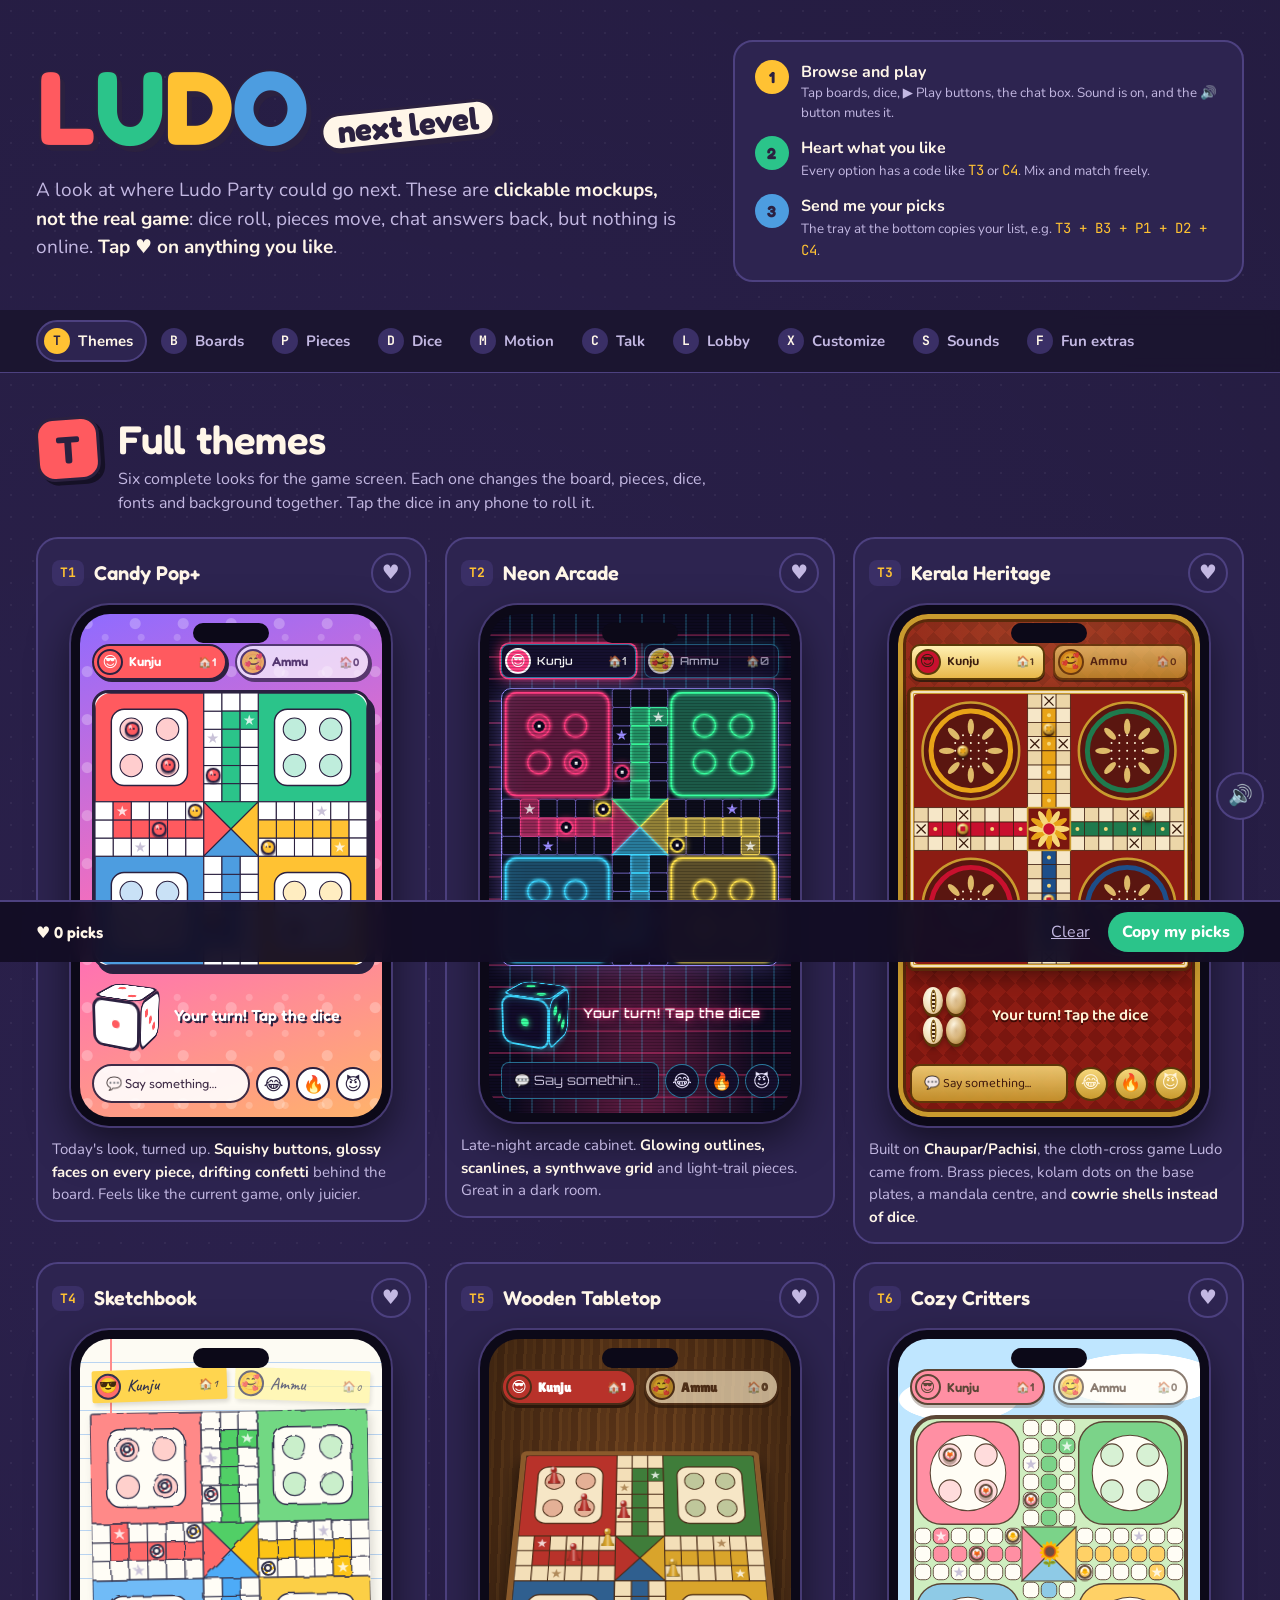
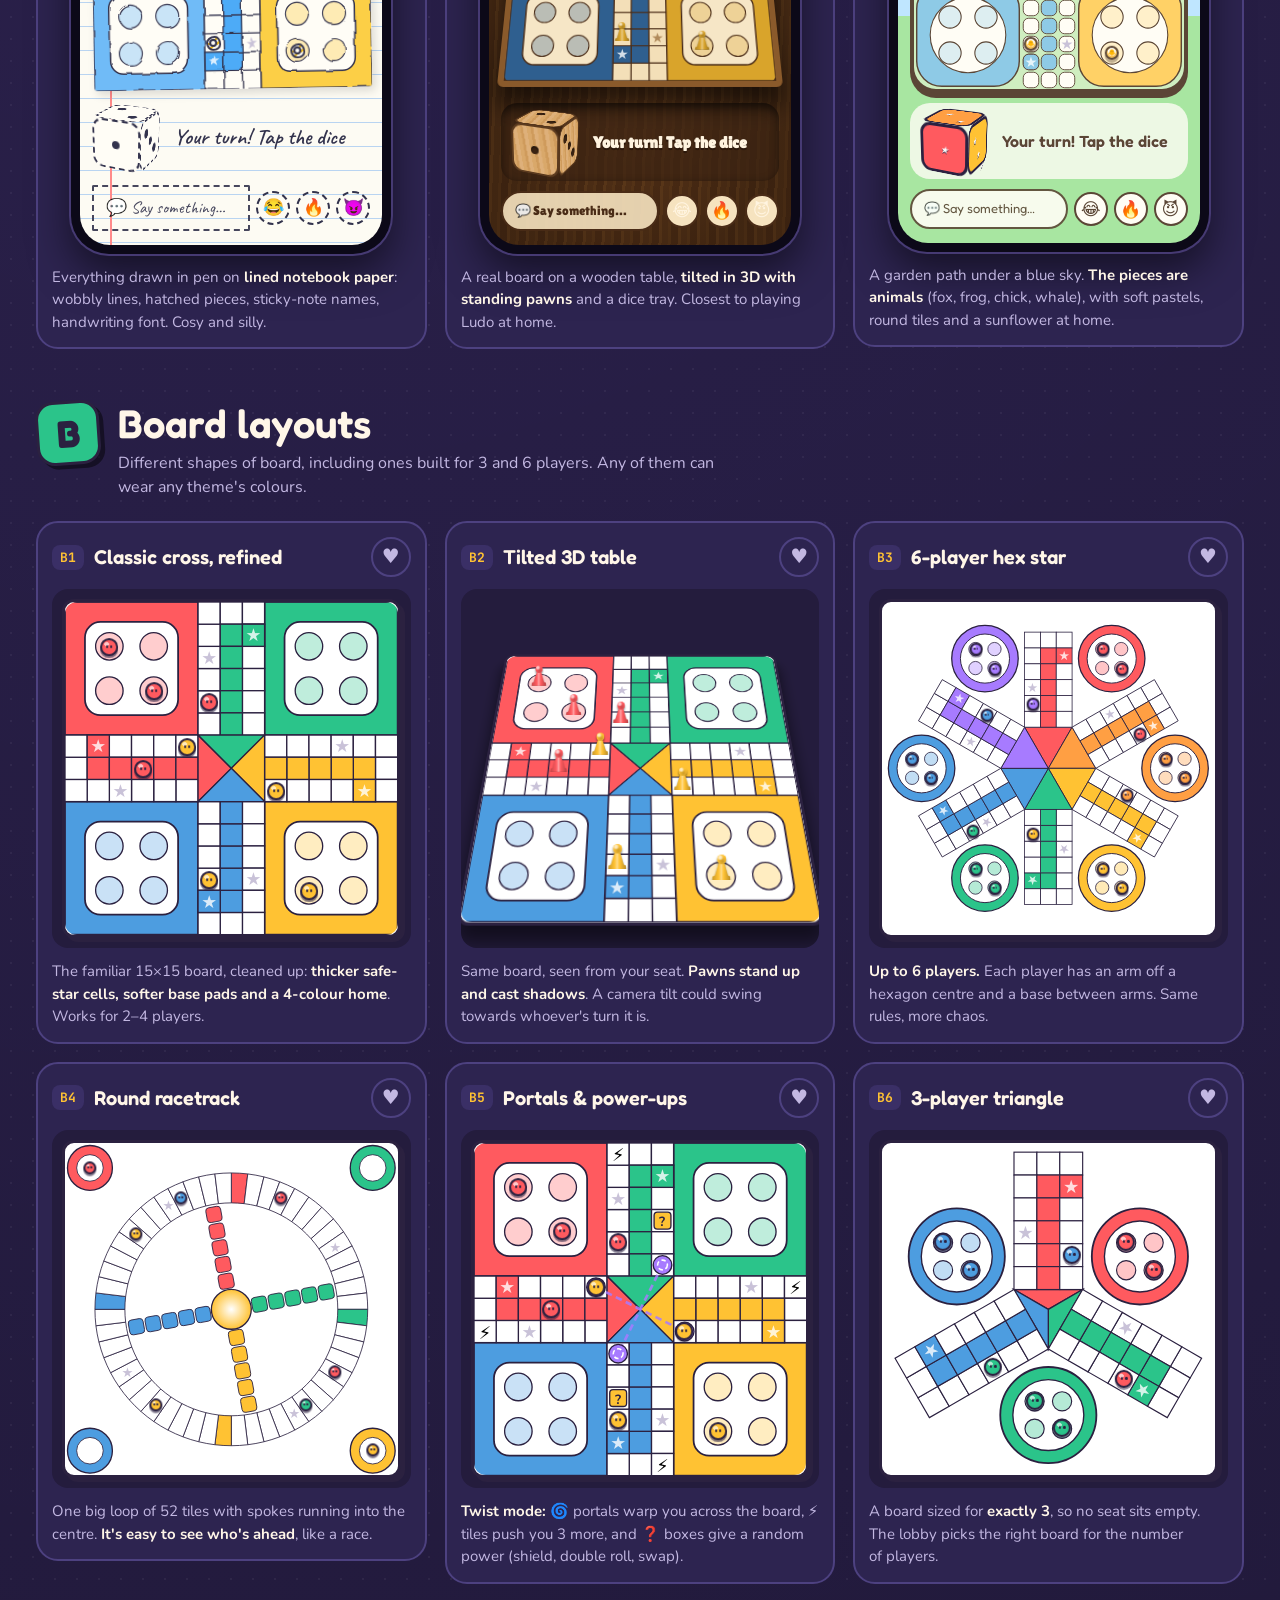
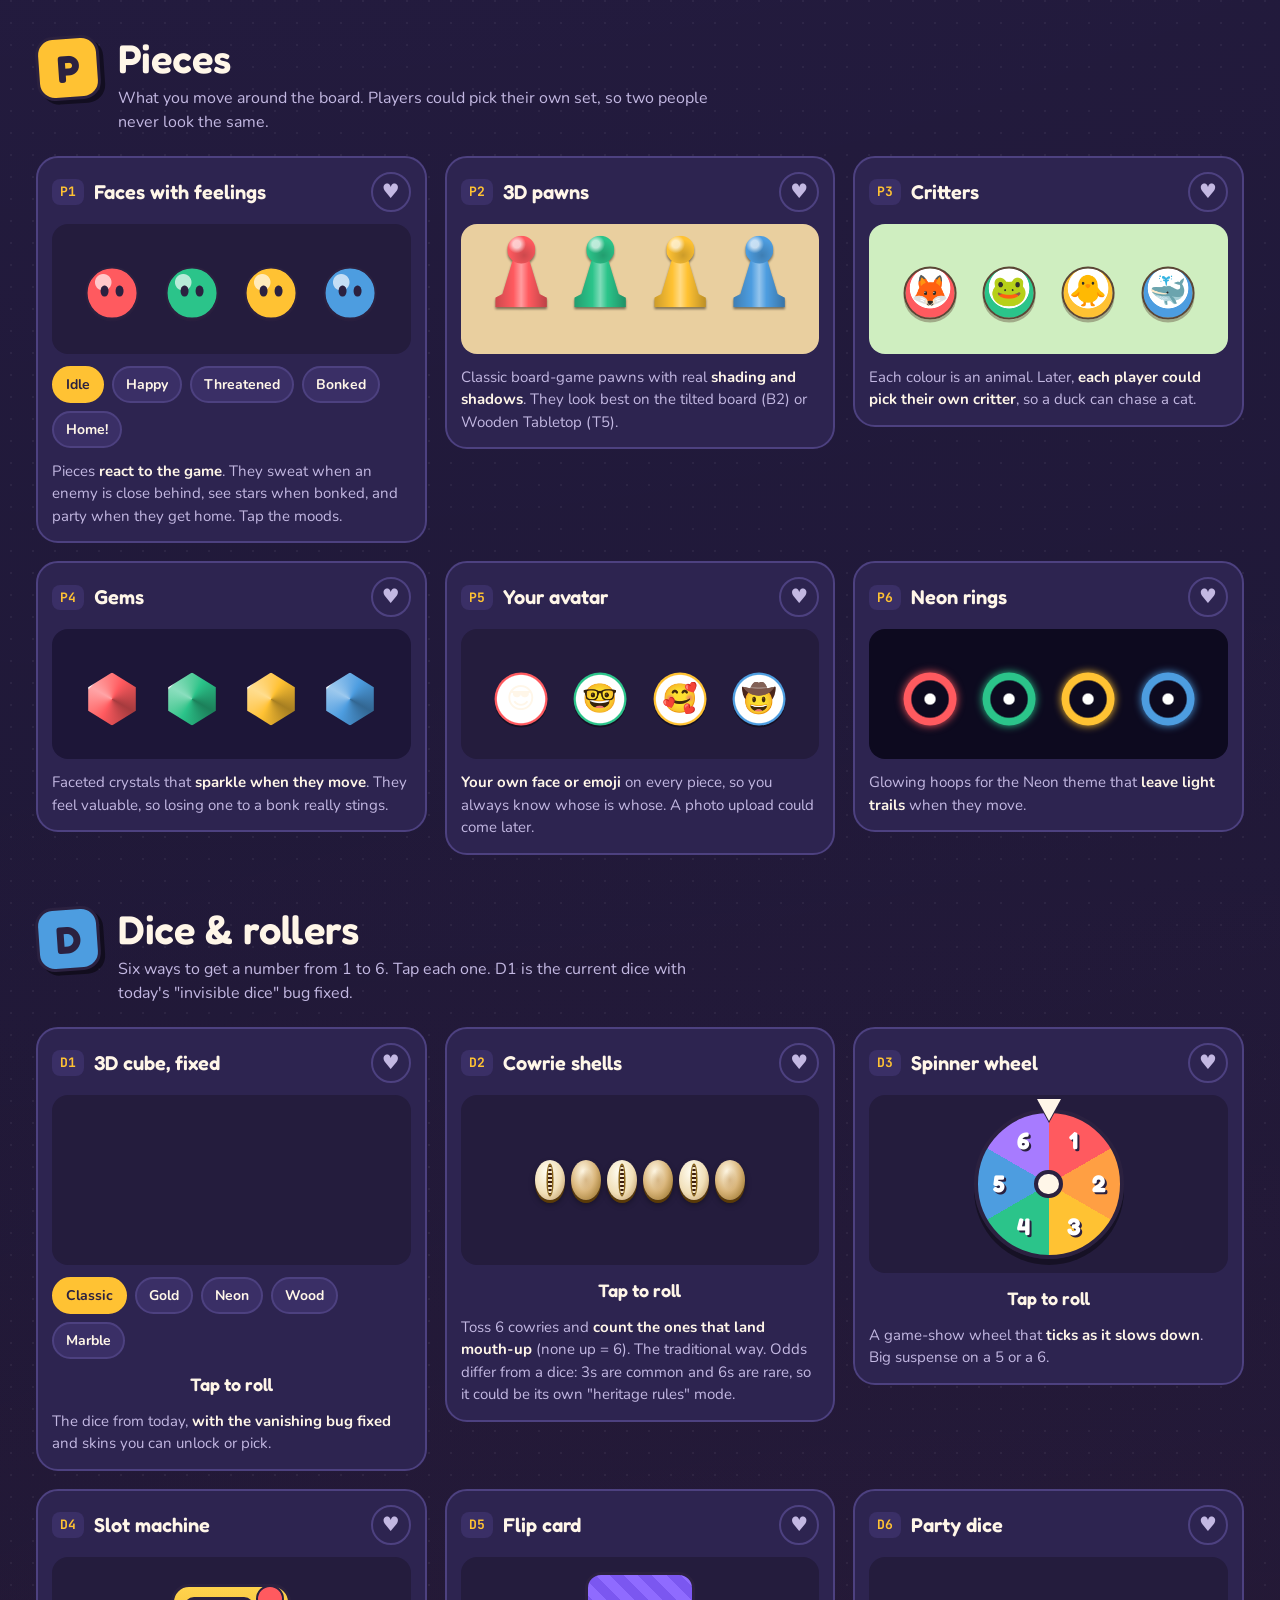
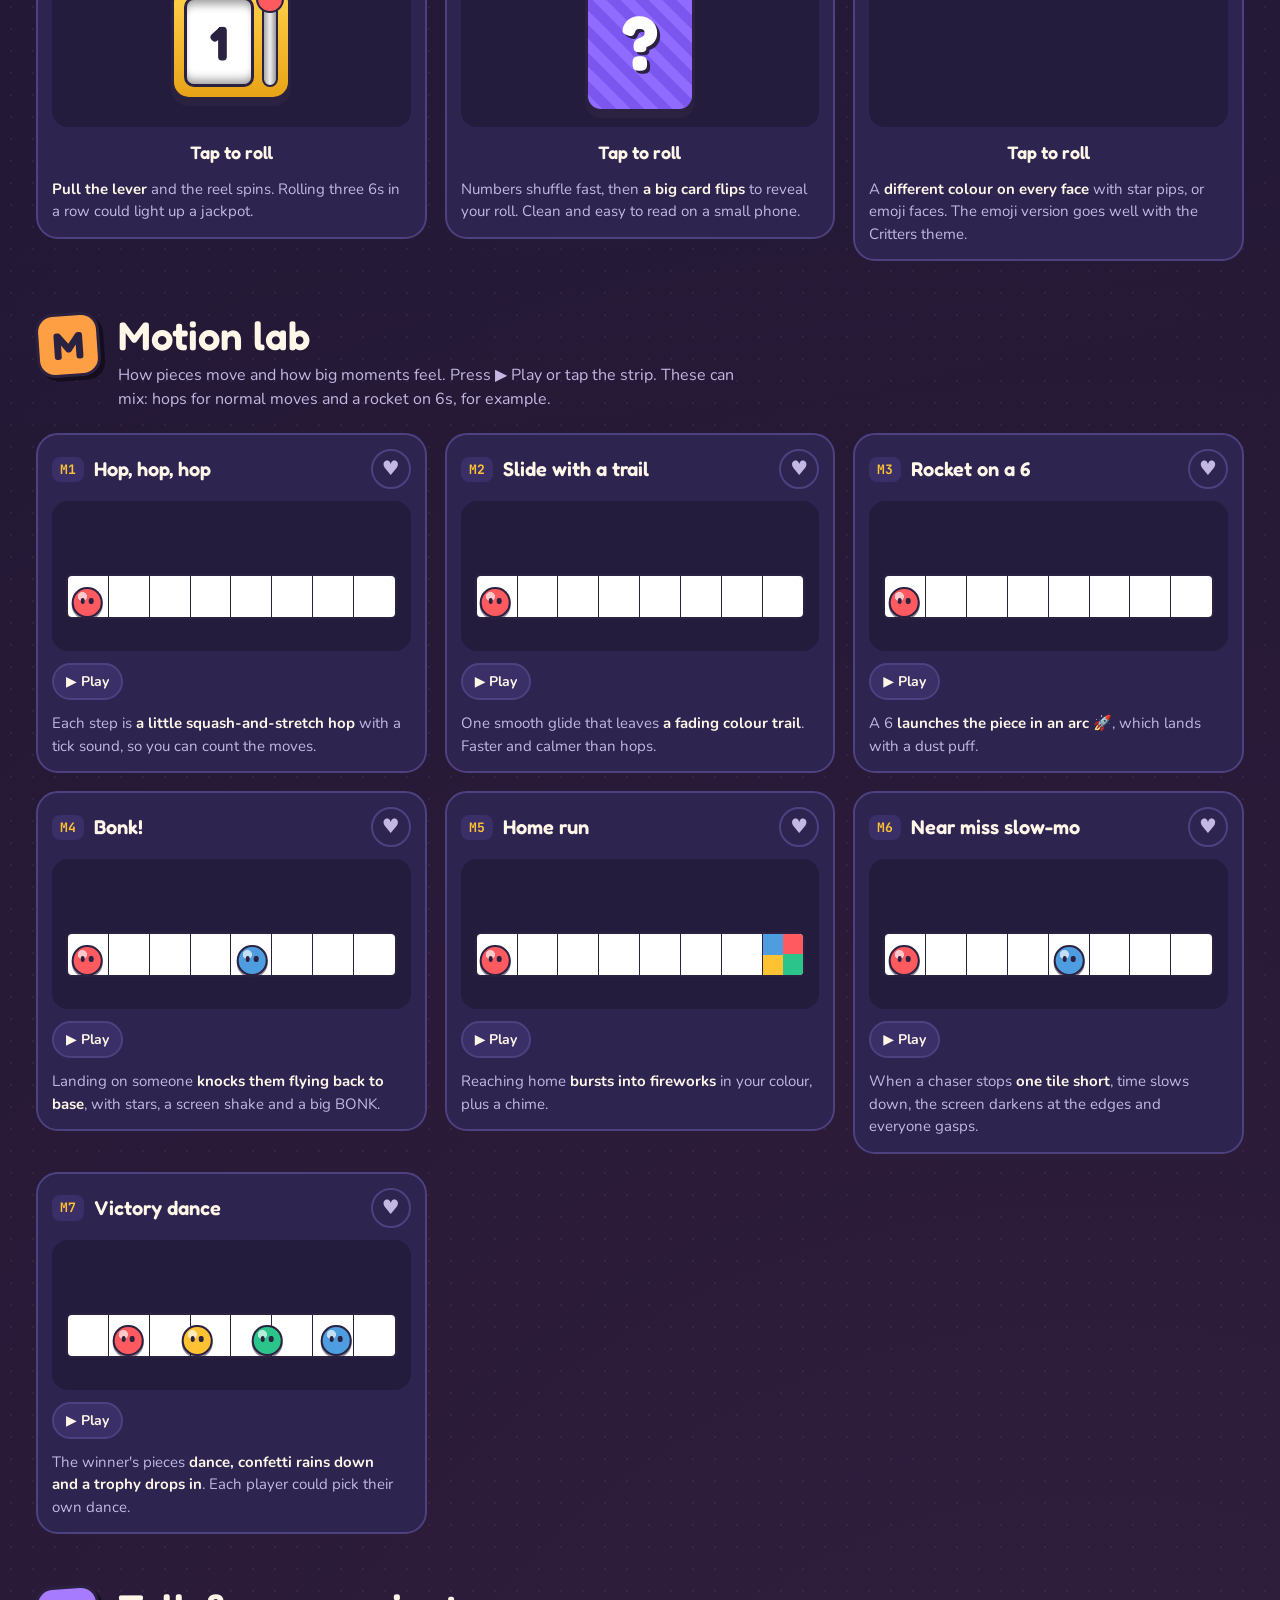
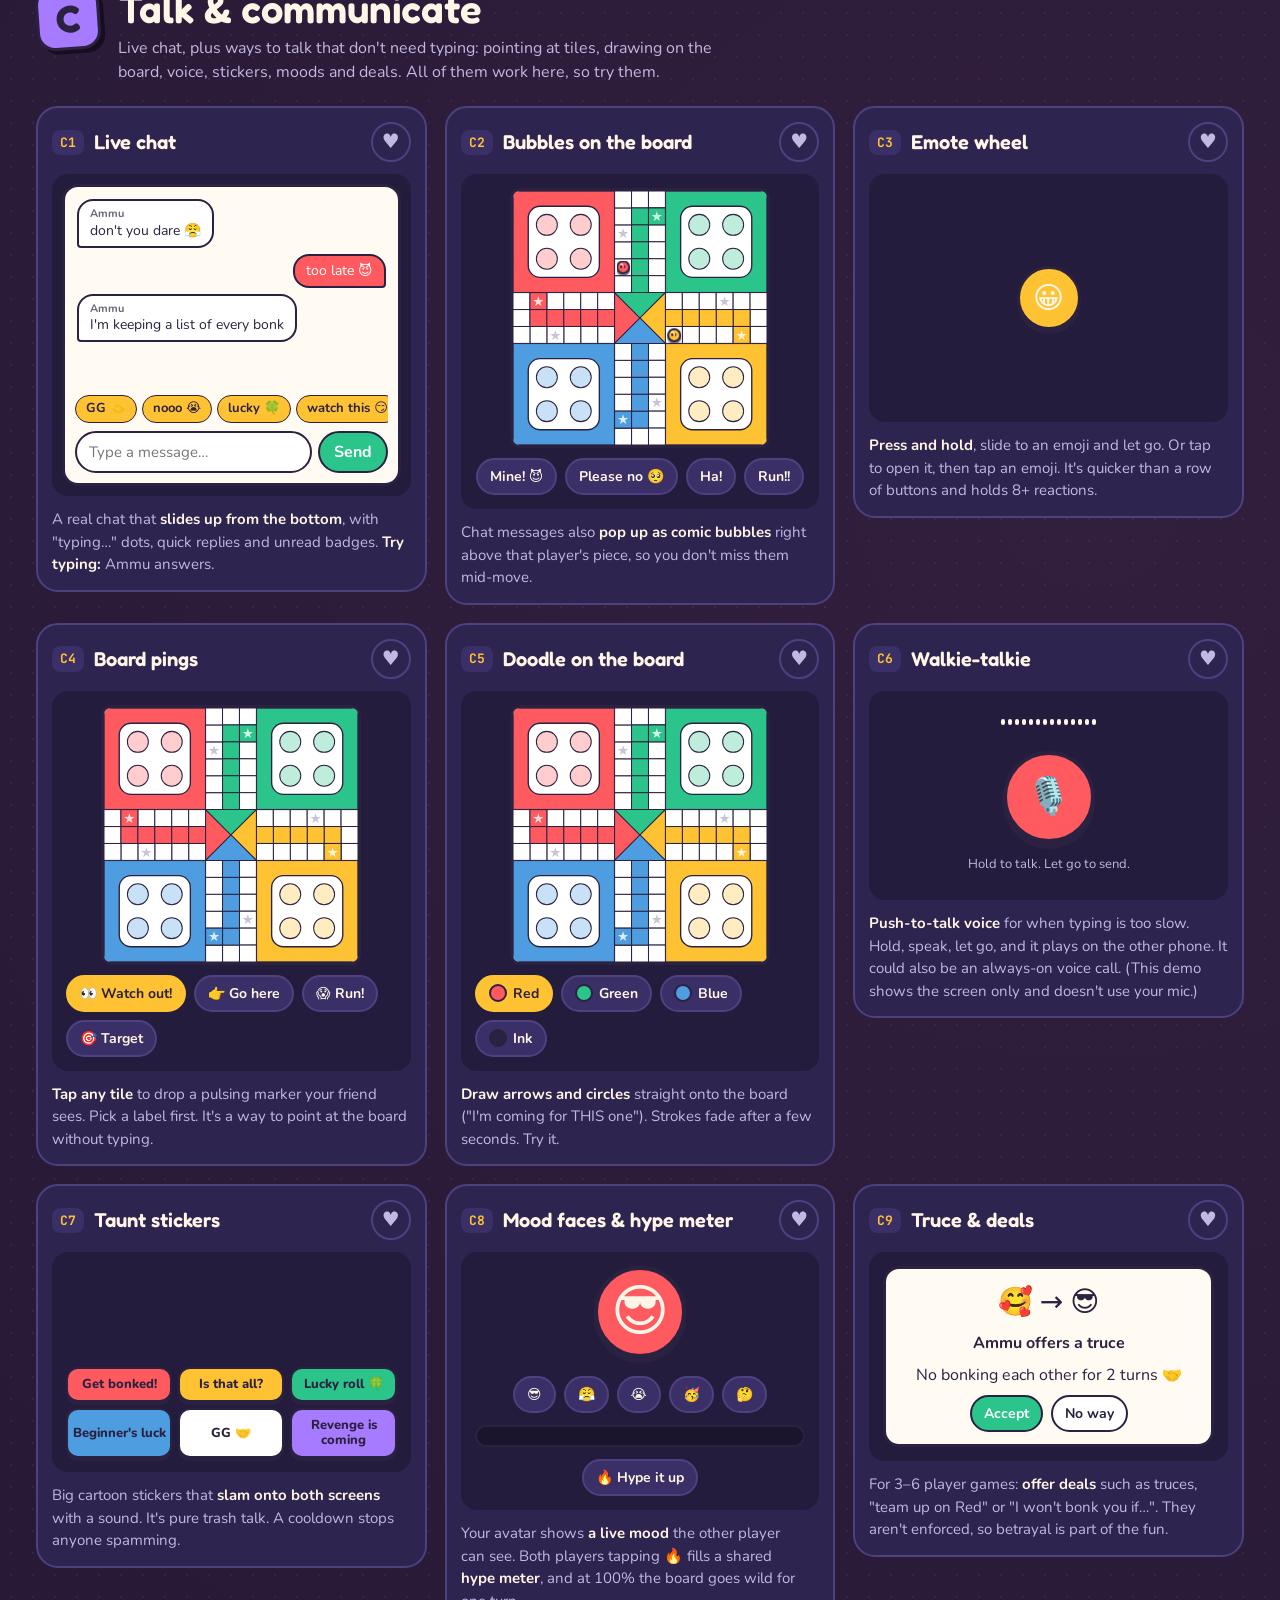
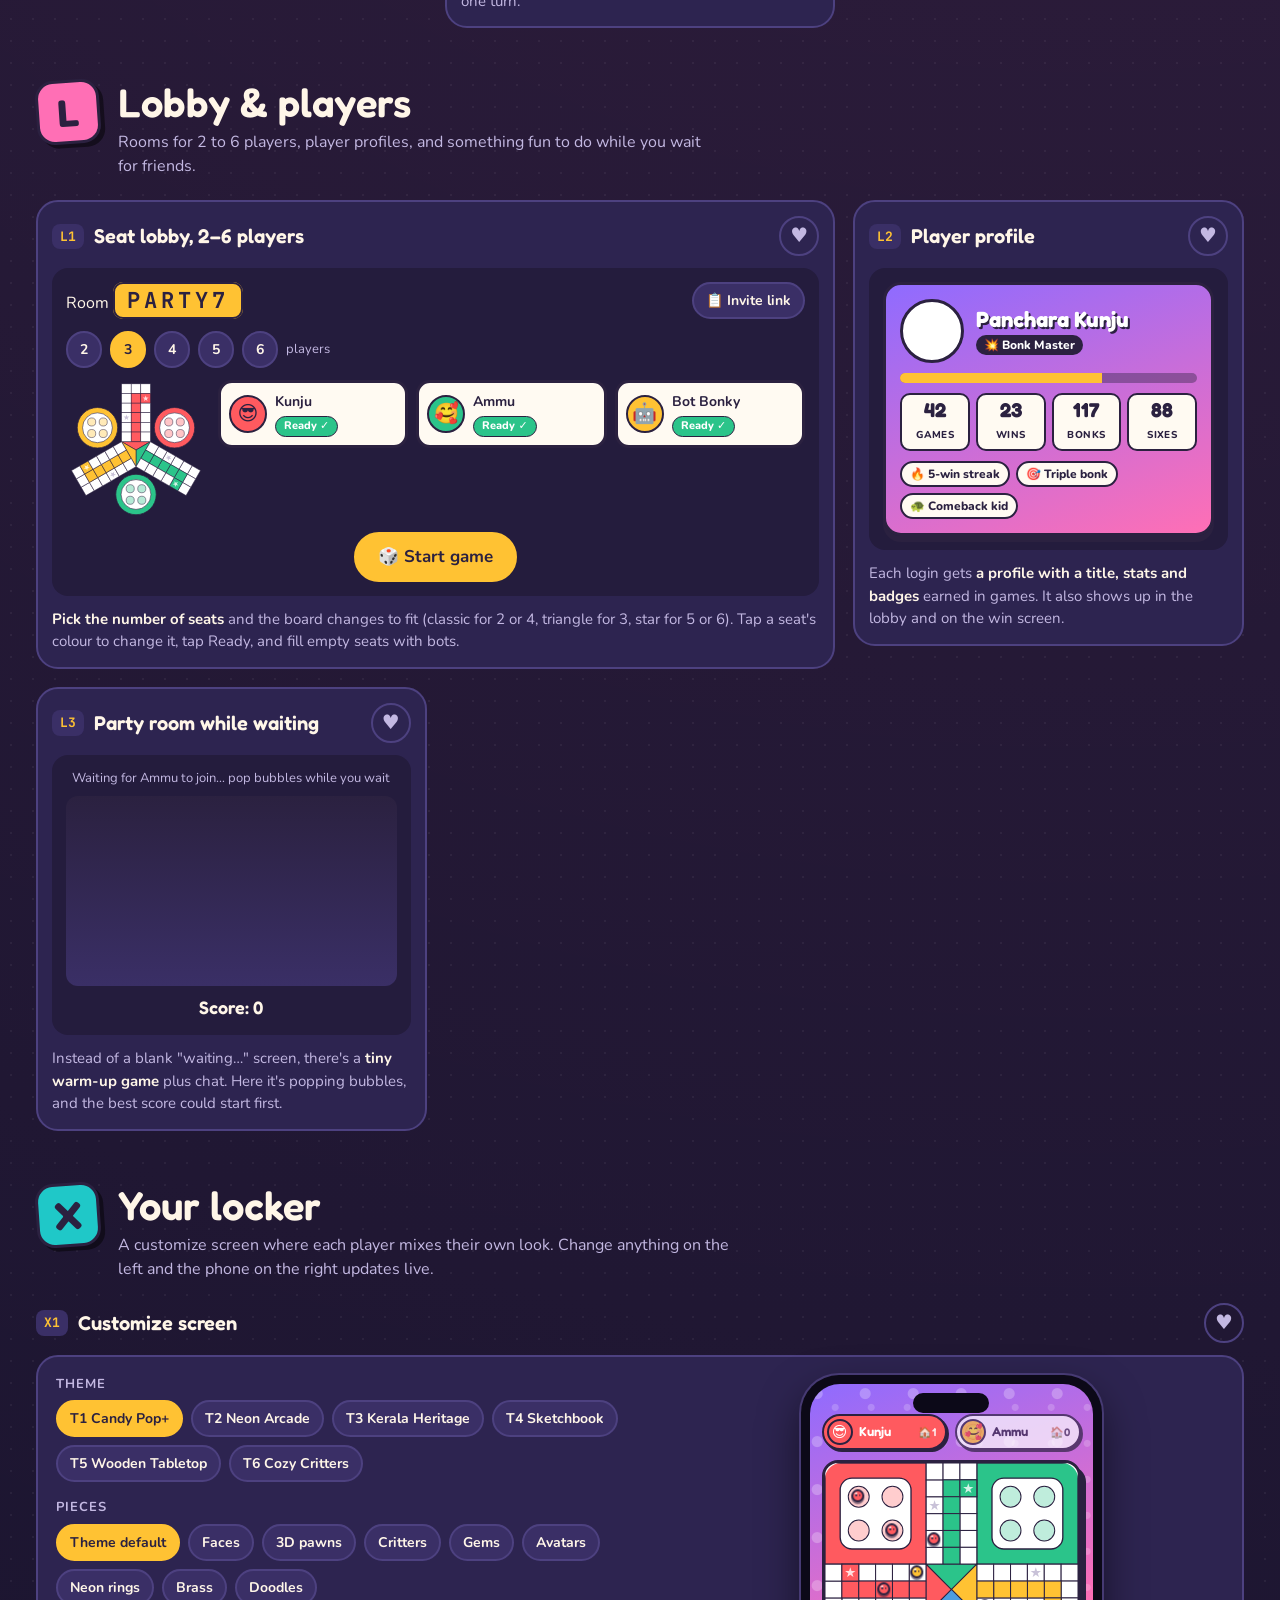
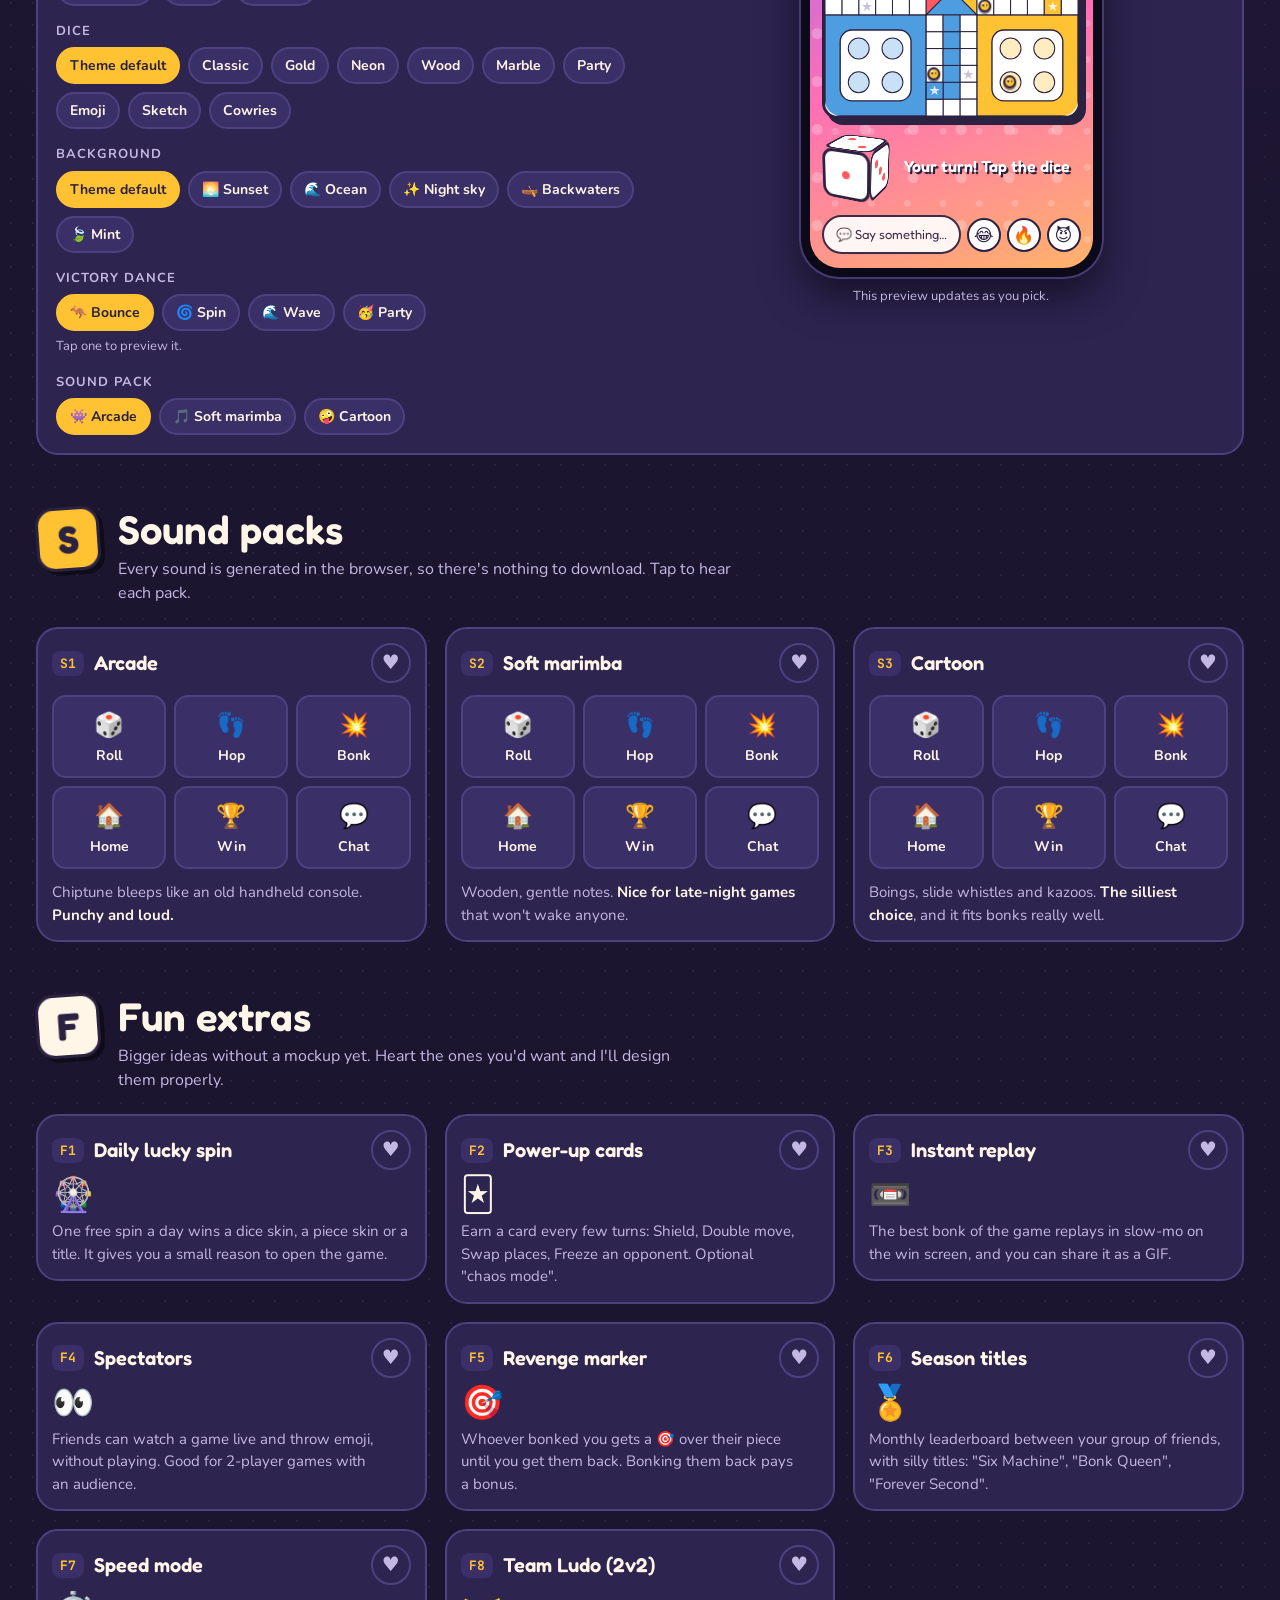
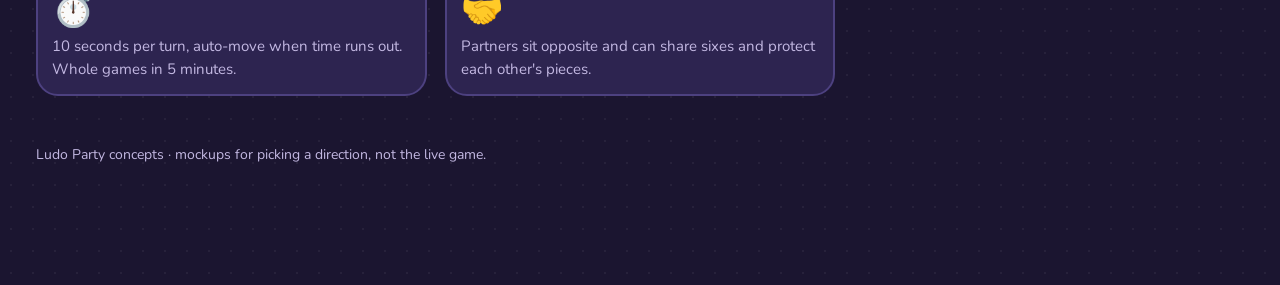
==== concepts/index.html @ 89607f27 "Add concepts gallery of UI options for Ludo v2 Static, clickable mockups (themes, boards, pieces, di" ====
<!doctype html>
<html lang="en">
<head>
  <meta charset="utf-8">
  <meta name="viewport" content="width=device-width, initial-scale=1, viewport-fit=cover">
  <title>Ludo Party Concepts</title>
  <meta name="claude:viewport-fit-sides" content="cover">
  <meta name="robots" content="noindex, nofollow">
  <link rel="icon" href="data:image/svg+xml,<svg xmlns='http://www.w3.org/2000/svg' viewBox='0 0 100 100'><text y='.9em' font-size='90'>🎨</text></svg>">
  <link rel="preconnect" href="https://fonts.googleapis.com">
  <link rel="preconnect" href="https://fonts.gstatic.com" crossorigin>
  <link href="https://fonts.googleapis.com/css2?family=Baloo+2:wght@500;700&family=Caveat:wght@600;700&family=Fredoka:wght@400;500;600;700&family=JetBrains+Mono:wght@500;700&family=Lilita+One&family=Nunito:wght@400;600;700;800&family=Orbitron:wght@600;800&display=swap" rel="stylesheet">
  <link rel="stylesheet" href="concepts.css">
</head>
<body>
  <header class="hero">
    <div class="wrap hero-inner">
      <div>
        <h1 class="logo"><span>L</span><span>U</span><span>D</span><span>O</span><em>next level</em></h1>
        <p>A look at where Ludo Party could go next. These are <b>clickable mockups, not the real game</b>: dice roll, pieces move, chat answers back, but nothing is online. <b>Tap ♥ on anything you like</b>.</p>
      </div>
      <ol class="how">
        <li><span class="n">1</span><div><b>Browse and play</b><small>Tap boards, dice, ▶ Play buttons, the chat box. Sound is on, and the 🔊 button mutes it.</small></div></li>
        <li><span class="n">2</span><div><b>Heart what you like</b><small>Every option has a code like <code>T3</code> or <code>C4</code>. Mix and match freely.</small></div></li>
        <li><span class="n">3</span><div><b>Send me your picks</b><small>The tray at the bottom copies your list, e.g. <code>T3 + B3 + P1 + D2 + C4</code>.</small></div></li>
      </ol>
    </div>
  </header>

  <nav class="tabs" aria-label="Sections">
    <div class="wrap">
      <a href="#themes"><b>T</b>Themes</a>
      <a href="#boards"><b>B</b>Boards</a>
      <a href="#pieces"><b>P</b>Pieces</a>
      <a href="#dice"><b>D</b>Dice</a>
      <a href="#motion"><b>M</b>Motion</a>
      <a href="#talk"><b>C</b>Talk</a>
      <a href="#lobby"><b>L</b>Lobby</a>
      <a href="#customize"><b>X</b>Customize</a>
      <a href="#sounds"><b>S</b>Sounds</a>
      <a href="#ideas"><b>F</b>Fun extras</a>
    </div>
  </nav>

  <main class="wrap">
    <section id="themes" class="sec">
      <div class="sec-head"><span class="sec-letter" style="--c:var(--red)">T</span><div>
        <h2>Full themes</h2>
        <p>Six complete looks for the game screen. Each one changes the board, pieces, dice, fonts and background together. Tap the dice in any phone to roll it.</p>
      </div></div>
      <div class="grid" id="grid-T"></div>
    </section>

    <section id="boards" class="sec">
      <div class="sec-head"><span class="sec-letter" style="--c:var(--green)">B</span><div>
        <h2>Board layouts</h2>
        <p>Different shapes of board, including ones built for 3 and 6 players. Any of them can wear any theme's colours.</p>
      </div></div>
      <div class="grid" id="grid-B"></div>
    </section>

    <section id="pieces" class="sec">
      <div class="sec-head"><span class="sec-letter" style="--c:var(--yellow)">P</span><div>
        <h2>Pieces</h2>
        <p>What you move around the board. Players could pick their own set, so two people never look the same.</p>
      </div></div>
      <div class="grid" id="grid-P"></div>
    </section>

    <section id="dice" class="sec">
      <div class="sec-head"><span class="sec-letter" style="--c:var(--blue)">D</span><div>
        <h2>Dice &amp; rollers</h2>
        <p>Six ways to get a number from 1 to 6. Tap each one. D1 is the current dice with today's "invisible dice" bug fixed.</p>
      </div></div>
      <div class="grid" id="grid-D"></div>
    </section>

    <section id="motion" class="sec">
      <div class="sec-head"><span class="sec-letter" style="--c:#ff9f43">M</span><div>
        <h2>Motion lab</h2>
        <p>How pieces move and how big moments feel. Press ▶ Play or tap the strip. These can mix: hops for normal moves and a rocket on 6s, for example.</p>
      </div></div>
      <div class="grid" id="grid-M"></div>
    </section>

    <section id="talk" class="sec">
      <div class="sec-head"><span class="sec-letter" style="--c:#a77bff">C</span><div>
        <h2>Talk &amp; communicate</h2>
        <p>Live chat, plus ways to talk that don't need typing: pointing at tiles, drawing on the board, voice, stickers, moods and deals. All of them work here, so try them.</p>
      </div></div>
      <div class="grid" id="grid-C"></div>
    </section>

    <section id="lobby" class="sec">
      <div class="sec-head"><span class="sec-letter" style="--c:#ff6fb5">L</span><div>
        <h2>Lobby &amp; players</h2>
        <p>Rooms for 2 to 6 players, player profiles, and something fun to do while you wait for friends.</p>
      </div></div>
      <div class="grid wide" id="grid-L"></div>
    </section>

    <section id="customize" class="sec">
      <div class="sec-head"><span class="sec-letter" style="--c:#1fc8c8">X</span><div>
        <h2>Your locker</h2>
        <p>A customize screen where each player mixes their own look. Change anything on the left and the phone on the right updates live.</p>
      </div></div>
      <article class="opt" data-code="X1" style="padding:0;border:0;background:none">
        <header><span class="code">X1</span><h3>Customize screen</h3><button class="heart" type="button" aria-pressed="false" aria-label="Pick X1">♥</button></header>
        <div class="locker" id="locker"></div>
      </article>
    </section>

    <section id="sounds" class="sec">
      <div class="sec-head"><span class="sec-letter" style="--c:var(--sun)">S</span><div>
        <h2>Sound packs</h2>
        <p>Every sound is generated in the browser, so there's nothing to download. Tap to hear each pack.</p>
      </div></div>
      <div class="grid" id="grid-S"></div>
    </section>

    <section id="ideas" class="sec ideas">
      <div class="sec-head"><span class="sec-letter" style="--c:var(--paper)">F</span><div>
        <h2>Fun extras</h2>
        <p>Bigger ideas without a mockup yet. Heart the ones you'd want and I'll design them properly.</p>
      </div></div>
      <div class="grid" id="grid-F"></div>
    </section>
  </main>

  <footer class="wrap">Ludo Party concepts · mockups for picking a direction, not the live game.</footer>

  <button id="mute" class="mute" type="button" aria-label="Sound on or off">🔊</button>
  <div id="tray" class="tray" aria-live="polite">
    <div class="wrap">
      <span class="lbl">♥ <span id="tray-count">0 picks</span></span>
      <div class="codes" id="tray-codes"></div>
      <button class="clear" id="tray-clear" type="button">Clear</button>
      <button class="copy" id="tray-copy" type="button">Copy my picks</button>
      <textarea id="tray-text" aria-hidden="true" tabindex="-1"></textarea>
    </div>
  </div>
  <div id="fx"></div>
  <script src="concepts.js"></script>
</body>
</html>
---- concepts/concepts.css ----
/* Layout: a game-night catalogue. Sticky section tabs, one section per letter code (T, B, P…),
   option cards in auto-fill grids, and a picks tray docked to the bottom edge. */
:root {
  --night: #1b1530;
  --felt: #241c3d;
  --card: #2d2450;
  --card-2: #3a2f66;
  --line: #4d4180;
  --paper: #fff6e8;
  --muted: #c3b8e2;
  --sun: #ffc233;
  --red: #ff5a5f;
  --green: #2bc48a;
  --yellow: #ffc233;
  --blue: #4d9de0;
  --ink: #2b2140;
  --display: 'Fredoka', 'Trebuchet MS', system-ui, sans-serif;
  --body: 'Nunito', system-ui, sans-serif;
  --mono: 'JetBrains Mono', ui-monospace, Consolas, monospace;
  color-scheme: dark;
}

* { box-sizing: border-box; }
html { scroll-behavior: smooth; scroll-padding-top: 76px; }
body {
  margin: 0; font-family: var(--body); font-size: 16px; line-height: 1.5; color: var(--paper);
  background:
    radial-gradient(circle at 20% 10%, #8f6bff22 0, transparent 40%),
    radial-gradient(circle at 85% 60%, #ff6fb51a 0, transparent 45%),
    radial-gradient(circle, #ffffff0d 1px, transparent 1.5px) 0 0 / 22px 22px,
    var(--night);
  -webkit-tap-highlight-color: transparent;
  overflow-x: hidden;
}
body::before { content: ''; position: fixed; inset: 0 0 auto; height: env(safe-area-inset-top, 0px); z-index: 10; background: var(--night); }
.wrap {
  width: 100%; max-width: 1240px; margin: 0 auto;
  padding-left: max(16px, env(safe-area-inset-left, 0px)); padding-right: max(16px, env(safe-area-inset-right, 0px));
}
button { font: inherit; color: inherit; }
:focus-visible { outline: 3px solid var(--sun); outline-offset: 2px; }

/* ---------- hero ---------- */
.hero { padding-block: 40px 28px; }
.hero-inner { display: grid; grid-template-columns: minmax(0, 1.3fr) minmax(0, 1fr); gap: 32px; align-items: center; }
.logo { margin: 0; font-family: var(--display); font-weight: 700; font-size: clamp(56px, 10vw, 104px); line-height: .9; display: flex; flex-wrap: wrap; align-items: flex-end; }
.logo span { display: inline-block; -webkit-text-stroke: 4px var(--ink); paint-order: stroke fill; text-shadow: 5px 6px 0 var(--ink); animation: wobble 2.4s ease-in-out infinite; }
.logo span:nth-child(1) { color: var(--red); }
.logo span:nth-child(2) { color: var(--green); animation-delay: .15s; }
.logo span:nth-child(3) { color: var(--yellow); animation-delay: .3s; }
.logo span:nth-child(4) { color: var(--blue); animation-delay: .45s; }
.logo em {
  font-style: normal; font-size: .3em; margin-left: 12px; margin-bottom: 10px; padding: 2px 14px; color: var(--ink);
  background: var(--paper); border: 3px solid var(--ink); border-radius: 999px; box-shadow: 3px 3px 0 var(--ink); transform: rotate(-6deg);
}
@keyframes wobble { 0%, 100% { transform: translateY(0) rotate(-3deg); } 50% { transform: translateY(-8px) rotate(3deg); } }
.hero h1 + p { font-size: 19px; max-width: 34em; color: var(--muted); margin: 22px 0 0; text-wrap: pretty; }
.hero p b { color: var(--paper); }
.how { list-style: none; margin: 0; padding: 18px 20px; display: grid; gap: 12px; background: var(--card); border: 2px solid var(--line); border-radius: 20px; }
.how li { display: grid; grid-template-columns: 34px minmax(0, 1fr); gap: 12px; align-items: start; }
.how .n { width: 34px; height: 34px; border-radius: 50%; display: grid; place-items: center; font-family: var(--display); font-weight: 700; color: var(--ink); background: var(--sun); }
.how li:nth-child(2) .n { background: var(--green); }
.how li:nth-child(3) .n { background: var(--blue); }
.how small { display: block; color: var(--muted); }
.how code { font-family: var(--mono); font-size: 14px; color: var(--sun); }

/* ---------- tabs ---------- */
.tabs { position: sticky; top: env(safe-area-inset-top, 0px); z-index: 20; background: #1b1530ee; backdrop-filter: blur(8px); border-bottom: 1px solid var(--line); }
.tabs .wrap { display: flex; gap: 6px; overflow-x: auto; padding-block: 10px; scrollbar-width: none; }
.tabs .wrap::-webkit-scrollbar { display: none; }
.tabs a {
  flex: none; display: flex; align-items: center; gap: 8px; padding: 6px 12px 6px 6px; border-radius: 999px;
  color: var(--muted); text-decoration: none; font-weight: 700; font-size: 15px; border: 2px solid transparent; white-space: nowrap;
}
.tabs a b { width: 26px; height: 26px; display: grid; place-items: center; border-radius: 50%; background: var(--card-2); color: var(--paper); font-family: var(--mono); font-size: 13px; }
.tabs a:hover { color: var(--paper); }
.tabs a.on { color: var(--paper); border-color: var(--line); background: var(--card); }
.tabs a.on b { background: var(--sun); color: var(--ink); }

/* ---------- sections ---------- */
.sec { padding-block: 44px 8px; }
.sec-head { display: grid; grid-template-columns: auto minmax(0, 1fr); gap: 18px; align-items: start; margin-bottom: 22px; }
.sec-letter {
  width: 64px; height: 64px; display: grid; place-items: center; font-family: var(--display); font-weight: 700; font-size: 38px;
  color: var(--ink); background: var(--c, var(--sun)); border: 3px solid var(--ink); border-radius: 18px; box-shadow: 4px 4px 0 #0007; transform: rotate(-4deg);
}
.sec-head h2 { margin: 0; font-family: var(--display); font-weight: 600; font-size: clamp(28px, 4vw, 40px); line-height: 1.1; text-wrap: balance; }
.sec-head p { margin: 6px 0 0; color: var(--muted); max-width: 62ch; text-wrap: pretty; }

.grid { display: grid; gap: 18px; grid-template-columns: repeat(auto-fill, minmax(min(100%, 300px), 1fr)); align-items: start; }
.grid.wide { grid-template-columns: repeat(auto-fill, minmax(min(100%, 380px), 1fr)); }

.opt {
  background: var(--card); border: 2px solid var(--line); border-radius: 22px; padding: 14px; display: flex; flex-direction: column; gap: 12px;
  min-width: 0; transition: border-color .2s, box-shadow .2s;
}
.opt.picked { border-color: var(--sun); box-shadow: 0 0 0 3px #ffc23333; }
.opt header { display: flex; align-items: center; gap: 10px; }
.opt .code { font-family: var(--mono); font-weight: 700; font-size: 13px; padding: 3px 8px; border-radius: 8px; background: var(--card-2); color: var(--sun); flex: none; }
.opt h3 { margin: 0; font-family: var(--display); font-weight: 600; font-size: 20px; line-height: 1.2; flex: 1; min-width: 0; }
.heart {
  flex: none; width: 40px; height: 40px; border-radius: 50%; border: 2px solid var(--line); background: transparent; cursor: pointer;
  font-size: 20px; line-height: 1; color: var(--muted); transition: transform .15s, background .15s, color .15s;
}
.heart:hover { transform: scale(1.1); color: var(--paper); }
.heart[aria-pressed="true"] { background: var(--red); border-color: var(--red); color: #fff; animation: heart-pop .35s; }
@keyframes heart-pop { 50% { transform: scale(1.3) rotate(-10deg); } }
.opt .desc { margin: 0; color: var(--muted); font-size: 15px; text-wrap: pretty; }
.opt .desc b { color: var(--paper); font-weight: 700; }
.opt ul.desc { padding-left: 18px; display: grid; gap: 2px; }
.stage {
  position: relative; border-radius: 16px; background: var(--felt); min-height: 170px; display: grid; place-items: center;
  overflow: hidden; padding: 14px;
}
.stage > * { max-width: 100%; min-width: 0; }
.row { display: flex; flex-wrap: wrap; gap: 8px; align-items: center; }
.chipbtn {
  border: 2px solid var(--line); background: var(--card-2); color: var(--paper); border-radius: 999px; padding: 6px 12px;
  font-weight: 700; font-size: 14px; cursor: pointer; transition: transform .1s, background .15s;
}
.chipbtn:hover { transform: translateY(-1px); }
.chipbtn:active { transform: scale(.95); }
.chipbtn.on { background: var(--sun); color: var(--ink); border-color: var(--sun); }
.hint { font-size: 13px; color: var(--muted); margin: 0; }
.result { font-family: var(--display); font-weight: 600; font-size: 18px; min-height: 1.5em; text-align: center; margin: 0; }

/* ---------- phone mockups ---------- */
.phone {
  width: 100%; max-width: 320px; margin: 0 auto; padding: 9px; border-radius: 38px; background: #0c0918;
  box-shadow: 0 0 0 2px #463a73, 0 18px 40px #0008;
}
.ph-screen {
  position: relative; border-radius: 30px; overflow: hidden; padding: 30px 12px 14px; display: flex; flex-direction: column; gap: 10px;
  font-family: var(--tf, var(--display)); color: var(--tfg, var(--ink)); background: var(--tbg); isolation: isolate;
}
.ph-screen::before { content: ''; position: absolute; top: 9px; left: 50%; width: 76px; height: 20px; translate: -50% 0; border-radius: 999px; background: #0c0918; z-index: 5; }
.ph-top { display: flex; gap: 8px; align-items: center; }
.pchip {
  flex: 1; min-width: 0; display: flex; align-items: center; gap: 6px; padding: 3px 9px 3px 3px; font-size: 13px; font-weight: 600;
  border-radius: var(--chip-r, 999px); background: var(--chip-bg, #fff); border: var(--chip-bd, 2px solid var(--ink)); color: var(--chip-fg, var(--ink));
  box-shadow: var(--chip-sh, 2px 2px 0 var(--ink)); opacity: .7;
}
.pchip.on { opacity: 1; background: var(--chip-on-bg, var(--c)); color: var(--chip-on-fg, #fff); }
.pchip .av { width: 26px; height: 26px; flex: none; border-radius: 50%; display: grid; place-items: center; font-size: 15px; background: var(--c); border: 2px solid var(--chip-av-bd, var(--ink)); }
.pchip .nm { flex: 1; min-width: 0; white-space: nowrap; overflow: hidden; text-overflow: ellipsis; }
.pchip .hm { font-size: 11px; opacity: .85; }
.ph-boardwrap { perspective: var(--persp, none); }
.ph-board { position: relative; width: 100%; aspect-ratio: 1; transform: var(--tilt, none); transform-style: preserve-3d; border-radius: var(--board-r, 12px); box-shadow: var(--board-sh, 4px 4px 0 var(--ink)); background: var(--board-bg, #fff); border: var(--board-bd, 3px solid var(--ink)); }
.ph-board > svg { position: absolute; inset: 0; width: 100%; height: 100%; display: block; border-radius: inherit; }
.ph-tokens { position: absolute; inset: 0; transform-style: preserve-3d; }
.ph-ctrl { display: flex; align-items: center; gap: 12px; min-height: 76px; }
.ph-dice { flex: none; width: 70px; height: 70px; display: grid; place-items: center; cursor: pointer; border: 0; background: none; padding: 0; perspective: 400px; }
.ph-status { flex: 1; font-weight: 600; font-size: 16px; line-height: 1.2; color: var(--status-fg, #fff); text-shadow: var(--status-sh, 2px 2px 0 var(--ink)); }
.ph-bar { display: flex; gap: 6px; align-items: center; }
.ph-chatpill {
  flex: 1; min-width: 0; padding: 8px 12px; border-radius: var(--chip-r, 999px); font-size: 13px; white-space: nowrap; overflow: hidden; text-overflow: ellipsis;
  background: var(--chip-bg, #fff); border: var(--chip-bd, 2px solid var(--ink)); color: var(--chip-fg, var(--ink)); opacity: .9;
}
.ph-emo { width: 34px; height: 34px; flex: none; display: grid; place-items: center; border-radius: 50%; font-size: 17px; background: var(--chip-bg, #fff); border: var(--chip-bd, 2px solid var(--ink)); }

/* T1 Candy Pop+ */
.th-candy {
  --tbg: radial-gradient(circle at 15% 20%, #ffffff40 0 5px, transparent 6px) 0 0 / 48px 48px, radial-gradient(circle at 70% 65%, #ffffff30 0 3px, transparent 4px) 0 0 / 36px 36px, linear-gradient(160deg, #8f6bff 0%, #ff6fb5 55%, #ffb36b 100%);
  --board-r: 16px; --board-sh: 5px 6px 0 var(--ink);
}
.th-candy .ph-screen { animation: drift 14s linear infinite; }
@keyframes drift { to { background-position: 48px 96px, -36px 72px, 0 0; } }
.th-candy .pchip.on { animation: bob 1s ease-in-out infinite; }
@keyframes bob { 50% { transform: translateY(-3px) rotate(-1deg); } }

/* T2 Neon Arcade */
.th-neon {
  --tf: 'Orbitron', var(--display); --tfg: #e9e4ff;
  --tbg: linear-gradient(transparent 92%, #ff3d8155 92%) 0 0 / 100% 22px, linear-gradient(90deg, transparent 92%, #3dd6ff33 92%) 0 0 / 22px 100%, radial-gradient(ellipse at 50% 120%, #ff3d8166, transparent 60%), #0d0a1f;
  --chip-bg: #15102e; --chip-bd: 1.5px solid #3dd6ff88; --chip-fg: #e9e4ff; --chip-sh: 0 0 10px #3dd6ff44; --chip-r: 8px; --chip-av-bd: #fff;
  --chip-on-bg: #15102e; --chip-on-fg: #fff;
  --board-bg: #0d0a1f; --board-bd: 1.5px solid #9b8cff; --board-sh: 0 0 24px #9b8cff66, inset 0 0 30px #3dd6ff22; --board-r: 10px;
  --status-fg: #fff; --status-sh: 0 0 8px #ff3d81, 0 0 2px #ff3d81;
}
.th-neon .ph-status { font-size: 13px; letter-spacing: .04em; }
.th-neon .pchip { font-size: 11px; }
.th-neon .pchip.on { box-shadow: 0 0 0 1.5px var(--c), 0 0 14px var(--c); }
.th-neon .ph-screen::after { content: ''; position: absolute; inset: 0; pointer-events: none; background: repeating-linear-gradient(#0000 0 2px, #0003 2px 3px); z-index: 4; }

/* T3 Kerala Heritage */
.th-heritage {
  --tf: 'Baloo 2', var(--display); --tfg: #fff3d6;
  --tbg: radial-gradient(circle at 50% 0, #ffd36e33, transparent 50%), repeating-conic-gradient(from 45deg at 50% 50%, #7a160f 0 25%, #8c1c13 0 50%) 0 0 / 18px 18px;
  --chip-bg: linear-gradient(#f6d77a, #c99a2e); --chip-bd: 2px solid #5a3a08; --chip-fg: #3b1d0e; --chip-sh: 0 2px 0 #3b1d0e; --chip-r: 10px; --chip-av-bd: #5a3a08;
  --chip-on-bg: linear-gradient(#fff0b3, #e8b84a); --chip-on-fg: #3b1d0e;
  --board-bg: #f3e2bd; --board-bd: 4px double #c99a2e; --board-sh: 0 0 0 3px #5a2a0a, 0 8px 18px #0007; --board-r: 4px;
  --status-fg: #fff3d6; --status-sh: 0 2px 0 #3b0a05;
}
.th-heritage .ph-screen { box-shadow: inset 0 0 0 5px #c99a2e, inset 0 0 0 8px #5a2a0a; }

/* T4 Sketchbook */
.th-sketch {
  --tf: 'Caveat', 'Comic Sans MS', cursive; --tfg: #33334d;
  --tbg: linear-gradient(90deg, transparent 30px, #ff8a8a 30px 32px, transparent 32px), repeating-linear-gradient(#fdfbf3 0 23px, #b9d4f1 23px 24px);
  --chip-bg: #fff59d; --chip-bd: 0; --chip-fg: #33334d; --chip-sh: 2px 3px 4px #0002; --chip-r: 2px; --chip-av-bd: #33334d;
  --chip-on-bg: #ffd54f; --chip-on-fg: #33334d;
  --board-bg: #fffdf6; --board-bd: 0; --board-sh: 3px 4px 10px #0002; --board-r: 4px;
  --status-fg: #33334d; --status-sh: none;
}
.th-sketch .pchip { font-size: 17px; transform: rotate(-2deg); }
.th-sketch .pchip + .pchip { transform: rotate(2deg); }
.th-sketch .ph-status { font-size: 22px; }
.th-sketch .ph-chatpill { font-size: 17px; border: 2px dashed #33334d; background: transparent; }
.th-sketch .ph-emo { border: 2px dashed #33334d; background: transparent; }
.th-sketch .ph-board { transform: rotate(-1deg); }

/* T5 Wooden Tabletop */
.th-wood {
  --tf: 'Lilita One', var(--display); --tfg: #fff4e0;
  --tbg: radial-gradient(ellipse at 50% 40%, #0000, #0006 80%), repeating-linear-gradient(92deg, #6b3f1d 0 6px, #74461f 6px 9px, #63391a 9px 16px, #7b4b22 16px 19px), #6b3f1d;
  --chip-bg: #f6e3bf; --chip-bd: 2px solid #4a2c17; --chip-fg: #4a2c17; --chip-sh: 0 3px 0 #2c180b; --chip-av-bd: #4a2c17;
  --chip-on-fg: #fff;
  --board-bg: #e9cf9f; --board-bd: 6px solid #8a5a2b; --board-sh: 0 18px 22px #0009, inset 0 0 0 2px #4a2c17; --board-r: 6px;
  --persp: 600px; --tilt: rotateX(26deg) scale(.95);
  --status-fg: #fff4e0; --status-sh: 0 2px 0 #2c180b;
}
.th-wood .ph-board { transform-origin: 50% 60%; }
.th-wood .ph-ctrl { background: #3b2312aa; border-radius: 16px; padding: 4px 10px; box-shadow: inset 0 3px 8px #0008; }

/* T6 Cozy Critters */
.th-garden {
  --tbg: radial-gradient(ellipse 60px 22px at 20% 12%, #fff 98%, transparent) , radial-gradient(ellipse 80px 26px at 80% 8%, #fff 98%, transparent), linear-gradient(#bfe6ff 0 55%, #a8e6a1 55%);
  --tfg: #5b4636;
  --chip-bg: #fffdf5; --chip-bd: 2px solid #5b4636; --chip-fg: #5b4636; --chip-sh: 0 3px 0 #5b463655; --chip-av-bd: #5b4636;
  --chip-on-fg: #5b4636;
  --board-bg: #cfeec0; --board-bd: 4px solid #5b4636; --board-sh: 0 5px 0 #5b4636; --board-r: 26px;
  --status-fg: #5b4636; --status-sh: 0 1px 0 #fff;
}
.th-garden .ph-board > svg { border-radius: 22px; }
.th-garden .ph-ctrl { background: #fffdf5cc; border-radius: 20px; padding: 2px 10px; }

/* background overrides from the customize panel */
.bg-sunset { --tbg: linear-gradient(170deg, #ff9a5a, #ff5e7e 50%, #6b3fa0); }
.bg-ocean { --tbg: radial-gradient(circle at 30% 20%, #ffffff30 0 3px, transparent 4px) 0 0 / 30px 30px, linear-gradient(180deg, #3dc9d6, #1f6fb2 70%, #183f7a); }
.bg-stars { --tbg: radial-gradient(circle, #fff 0 1px, transparent 1.5px) 0 0 / 34px 34px, radial-gradient(circle, #fffa 0 1px, transparent 1.5px) 17px 11px / 41px 41px, radial-gradient(ellipse at 50% 100%, #5b3aa8, #120c2a 70%); }
.bg-backwaters { --tbg: linear-gradient(180deg, #ffcf8a 0 18%, #ff9e6b 30%, #2f8f6d 30% 34%, #1d6f5a 34% 60%, #3a9bb8 60%); }
.bg-mint { --tbg: repeating-linear-gradient(45deg, #b8f2d9 0 14px, #a3ebcd 14px 28px); }

/* ---------- tokens ---------- */
.tk {
  --c: #ff5a5f; position: absolute; width: calc(100% / var(--n, 15) * .8); aspect-ratio: 1; transform: translate(-50%, -50%);
  display: grid; place-items: center; container-type: inline-size; transition: left .25s, top .25s;
}
.tk > * { pointer-events: none; }
/* P1 face */
.sk-face { border-radius: 50%; background: radial-gradient(circle at 32% 28%, #ffffffaa 0 16%, transparent 18%), var(--c); border: 2px solid var(--ink); box-shadow: 0 2px 0 #2b214088; }
.sk-face .e { position: absolute; top: 34%; width: 16%; height: 24%; background: var(--ink); border-radius: 50%; transition: all .2s; }
.sk-face .e.l { left: 26%; } .sk-face .e.r { right: 26%; }
.sk-face .m { position: absolute; left: 50%; bottom: 17%; width: 30%; height: 14%; translate: -50% 0; border: 0 solid var(--ink); border-bottom-width: max(1.5px, 6cqw); border-radius: 0 0 50% 50% / 0 0 100% 100%; opacity: 0; transition: all .2s; }
.sk-face .x { position: absolute; font-size: 42cqw; line-height: 1; opacity: 0; transition: opacity .2s, transform .3s; }
.sk-face[data-mood="happy"] .m { opacity: 1; }
.sk-face[data-mood="worried"] .e { height: 20%; top: 40%; }
.sk-face[data-mood="worried"] .e.l { rotate: 20deg; } .sk-face[data-mood="worried"] .e.r { rotate: -20deg; }
.sk-face[data-mood="worried"] .m { opacity: 1; bottom: 12%; border-bottom-width: 0; border-top-width: max(1.5px, 6cqw); border-radius: 50% 50% 0 0 / 100% 100% 0 0; }
.sk-face[data-mood="worried"] .x.sweat { opacity: 1; top: -12%; right: -14%; animation: drip 1s ease-in infinite; }
@keyframes drip { 60% { transform: translateY(20%); opacity: 1; } 100% { transform: translateY(40%); opacity: 0; } }
.sk-face[data-mood="dizzy"] { animation: dizzy 1.4s ease-in-out infinite; }
.sk-face[data-mood="dizzy"] .e { background: none; height: auto; width: auto; top: 22%; font-size: 30cqw; color: var(--ink); font-weight: 900; }
.sk-face[data-mood="dizzy"] .e::before { content: '×'; }
.sk-face[data-mood="dizzy"] .x.stars { opacity: 1; top: -40%; animation: orbit 1.2s linear infinite; }
@keyframes dizzy { 25% { rotate: -14deg; } 75% { rotate: 14deg; } }
@keyframes orbit { to { transform: rotate(360deg); } }
.sk-face[data-mood="party"] { animation: party-bounce .6s ease-in-out infinite; }
.sk-face[data-mood="party"] .e { background: none; height: auto; width: auto; top: 26%; font-size: 30cqw; color: var(--ink); font-weight: 900; }
.sk-face[data-mood="party"] .e::before { content: '^'; }
.sk-face[data-mood="party"] .m { opacity: 1; height: 22%; background: var(--ink); border-radius: 0 0 50% 50%; }
.sk-face[data-mood="party"] .x.hat { opacity: 1; top: -52%; transform: rotate(-12deg); }
@keyframes party-bounce { 50% { translate: 0 -18%; } }
/* P2 pawn */
.tk.sk-pawn { aspect-ratio: .72; width: calc(100% / var(--n, 15) * .78); transform: translate(-50%, -80%) var(--stand, ); transform-origin: 50% 100%; filter: drop-shadow(0 2px 1px #0007); }
.sk-pawn::before {
  content: ''; position: absolute; left: 50%; top: 0; width: 54%; aspect-ratio: 1; translate: -50% 0; border-radius: 50%; z-index: 2;
  background: radial-gradient(circle at 34% 30%, #ffffffb0 0 14%, transparent 34%), radial-gradient(circle at 60% 70%, #0003, transparent 60%), var(--c);
}
.sk-pawn::after {
  content: ''; position: absolute; left: 0; right: 0; bottom: 0; height: 66%;
  background: linear-gradient(90deg, #0003, transparent 35%, #fff6 50%, transparent 64%, #0004), var(--c);
  clip-path: polygon(34% 0, 66% 0, 86% 72%, 100% 80%, 100% 100%, 0 100%, 0 80%, 14% 72%);
}
/* P3 critter */
.sk-critter { border-radius: 50%; background: radial-gradient(circle at 50% 40%, #fff 0 52%, var(--c) 54%); border: 2px solid #5b4636; box-shadow: 0 3px 0 #5b463666; }
.sk-critter span { font-size: 62cqw; line-height: 1; translate: 0 -4%; }
/* P4 gem */
.sk-gem {
  clip-path: polygon(50% 0, 95% 28%, 95% 72%, 50% 100%, 5% 72%, 5% 28%);
  background: linear-gradient(135deg, #ffffffcc 0 18%, transparent 19%), conic-gradient(from 30deg, var(--c), color-mix(in srgb, var(--c), #000 35%), var(--c), color-mix(in srgb, var(--c), #fff 45%), var(--c));
  filter: drop-shadow(0 2px 0 #0006);
}
/* P5 avatar */
/* a token's own cqw units would resolve against the page, so rings are drawn with gradients */
.sk-photo { border-radius: 50%; background: radial-gradient(circle, #fff 0 63%, var(--c) 66%); box-shadow: 0 2px 0 #0006; }
.sk-photo span { font-size: 54cqw; line-height: 1; }
/* P6 neon ring */
.sk-ring { border-radius: 50%; background: radial-gradient(circle, #fff 0 13%, #0d0a1f 17% 48%, var(--c) 52% 96%, transparent 99%); filter: drop-shadow(0 0 4px var(--c)); }
/* heritage brass */
.sk-brass {
  border-radius: 50%; box-shadow: 0 2px 0 #3b1d0e, 0 3px 4px #0006;
  background: radial-gradient(circle, var(--c) 0 30%, #6b4a10 32% 36%, transparent 38%), radial-gradient(circle at 35% 28%, #fff6cf, #e6b850 42%, #8a6418 80%);
}
/* sketch doodle */
.sk-doodle {
  border: 2px solid #33334d; border-radius: 58% 42% 52% 48% / 46% 56% 44% 54%;
  background: repeating-linear-gradient(-35deg, var(--c) 0 2px, transparent 2px 4.5px), #fffdf6;
}
.sk-doodle::after { content: ''; width: 36%; aspect-ratio: 1; border: 2px solid #33334d; border-radius: 50%; background: #fffdf6; }
/* tilted board: pieces stand up */
.th-wood .tk, .tilted .tk { --stand: rotateX(-30deg); }

/* ---------- dice ---------- */
.cube {
  --sz: 56px; width: var(--sz); height: var(--sz); position: relative; transform-style: preserve-3d;
  transition: transform .9s cubic-bezier(.2, .9, .3, 1.05);
}
.cube .face {
  position: absolute; inset: 0; display: grid; grid-template: repeat(3, 1fr) / repeat(3, 1fr); padding: 14%;
  background: var(--fb, #fff); border: var(--fbd, 3px solid #2b2140); border-radius: 22%; backface-visibility: hidden; box-shadow: var(--fsh, none);
}
.cube .face i { border-radius: 50%; margin: 9%; }
.cube .face i.on { background: var(--pip, #2b2140); box-shadow: var(--pipsh, none); }
.cube .face.emo { place-items: center; display: grid; grid-template: 1fr / 1fr; font-size: calc(var(--sz) * .5); }
.cube .f1 { transform: translateZ(calc(var(--sz) / 2)); }
.cube .f6 { transform: rotateY(180deg) translateZ(calc(var(--sz) / 2)); }
.cube .f3 { transform: rotateY(90deg) translateZ(calc(var(--sz) / 2)); }
.cube .f4 { transform: rotateY(-90deg) translateZ(calc(var(--sz) / 2)); }
.cube .f2 { transform: rotateX(90deg) translateZ(calc(var(--sz) / 2)); }
.cube .f5 { transform: rotateX(-90deg) translateZ(calc(var(--sz) / 2)); }
.ds-classic { --fb: #fff; --pip: #ff5a5f; }
.ds-gold { --fb: linear-gradient(135deg, #fff4c2, #f0c75e 45%, #c8932a); --fbd: 2px solid #7a5310; --pip: #5a3d00; --pipsh: inset 0 1px 1px #0008; }
.ds-neon { --fb: #120c2a; --fbd: 2px solid #3dd6ff; --fsh: 0 0 10px #3dd6ff88, inset 0 0 8px #3dd6ff55; --pip: #39ff9f; --pipsh: 0 0 6px #39ff9f; }
.ds-wood { --fb: repeating-linear-gradient(80deg, #d9a86a 0 4px, #cf9b5c 4px 7px, #deb07a 7px 11px); --fbd: 2px solid #5b3a1e; --pip: #3b2312; --pipsh: inset 0 1px 2px #000a; }
.ds-marble { --fb: radial-gradient(circle at 20% 30%, #fff, #eef 30%, transparent 31%), linear-gradient(120deg, #f4f4f8 0 40%, #d9d9e6 41% 42%, #f4f4f8 43% 70%, #c9c9da 71% 72%, #f4f4f8 73%); --fbd: 2px solid #8a8aa3; --pip: #23233a; }
.ds-sketch { --fb: #fffdf6; --fbd: 2px dashed #33334d; --pip: #33334d; }
.ds-party .f1 { --fb: #ff5a5f; } .ds-party .f2 { --fb: #ff9f43; } .ds-party .f3 { --fb: #ffc233; }
.ds-party .f4 { --fb: #2bc48a; } .ds-party .f5 { --fb: #4d9de0; } .ds-party .f6 { --fb: #a77bff; }
.ds-party { --pip: #fff; --pipsh: 0 0 0 1px #2b2140; }
.ds-party .face i.on { background: none; box-shadow: none; display: grid; place-items: center; font-size: calc(var(--sz) * .2); color: #fff; text-shadow: 0 1px 0 #2b2140; }
.ds-party .face i.on::before { content: '★'; }
.ds-emoji { --fb: #fff; }

/* cowrie shells */
.cowries { display: flex; gap: 6px; flex-wrap: wrap; justify-content: center; max-width: 230px; }
.cowrie {
  width: 30px; height: 40px; border-radius: 50%; position: relative; transition: transform .1s;
  background: radial-gradient(ellipse at 40% 30%, #fffdf2, #f1dfb8 55%, #b98f55); box-shadow: 0 3px 0 #5a3a08, 0 4px 6px #0006;
}
.cowrie.up::after {
  content: ''; position: absolute; left: 42%; top: 12%; bottom: 12%; width: 16%; border-radius: 50%;
  background: repeating-linear-gradient(#3b1d0e 0 2px, #f6e7c8 2px 4px); box-shadow: 0 0 0 1.5px #8a6418;
}
.cowrie:not(.up) { background: radial-gradient(ellipse at 40% 30%, #fff8e6, #d9b57a 50%, #8a6418); }
.cowrie:not(.up)::after { content: ''; position: absolute; inset: 22% 26%; border-radius: 50%; background: radial-gradient(#c49a5e88, transparent 70%); }
.cowries.mini { max-width: 50px; gap: 3px; }
.cowries.mini .cowrie { width: 20px; height: 27px; }
.cowries.toss .cowrie { animation: toss .7s cubic-bezier(.3, .6, .4, 1) both; animation-delay: calc(var(--i) * 40ms); }
@keyframes toss { 0% { transform: translateY(0) rotate(0); } 40% { transform: translateY(-46px) rotate(540deg) scale(1.1); } 100% { transform: translateY(0) rotate(var(--r, 1080deg)); } }

/* spinner */
.spinner { position: relative; width: 150px; height: 150px; }
.spinner .wheel {
  width: 100%; height: 100%; border-radius: 50%; border: 4px solid #2b2140; position: relative; transition: transform 2.2s cubic-bezier(.15, .85, .25, 1);
  background: conic-gradient(#ff5a5f 0 60deg, #ff9f43 0 120deg, #ffc233 0 180deg, #2bc48a 0 240deg, #4d9de0 0 300deg, #a77bff 0 360deg);
  box-shadow: 0 6px 0 #0006;
}
.spinner .wheel span { position: absolute; left: 50%; top: 50%; font-family: var(--display); font-weight: 700; font-size: 24px; color: #fff; text-shadow: 2px 2px 0 #2b2140; }
.spinner .pin { position: absolute; left: 50%; top: -10px; translate: -50% 0; width: 0; height: 0; border: 12px solid transparent; border-top: 22px solid var(--paper); filter: drop-shadow(0 2px 0 #2b2140); z-index: 2; }
.spinner .hub { position: absolute; inset: 40%; border-radius: 50%; background: var(--paper); border: 4px solid #2b2140; }

/* slot reel */
.slot { display: flex; gap: 8px; padding: 10px; border-radius: 18px; background: linear-gradient(#ffd34d, #e8a317); border: 3px solid #2b2140; box-shadow: 0 6px 0 #2b2140; }
.reel { width: 70px; height: 90px; overflow: hidden; border-radius: 10px; background: #fff; border: 3px solid #2b2140; box-shadow: inset 0 10px 10px -6px #0006, inset 0 -10px 10px -6px #0006; }
.reel .strip { display: flex; flex-direction: column; }
.reel .strip b { height: 84px; flex: none; display: grid; place-items: center; font-family: var(--display); font-size: 48px; color: #2b2140; }
.slot .lever { width: 14px; align-self: stretch; border-radius: 8px; background: linear-gradient(90deg, #aaa, #eee, #999); border: 2px solid #2b2140; position: relative; cursor: pointer; }
.slot .lever::before { content: ''; position: absolute; top: -14px; left: 50%; translate: -50% 0; width: 24px; height: 24px; border-radius: 50%; background: #ff5a5f; border: 2px solid #2b2140; }

/* flip card */
.flip { width: 110px; height: 140px; perspective: 600px; }
.flip .inner { width: 100%; height: 100%; position: relative; transform-style: preserve-3d; transition: transform .6s cubic-bezier(.3, 1.4, .5, 1); }
.flip .side {
  position: absolute; inset: 0; border-radius: 16px; display: grid; place-items: center; backface-visibility: hidden;
  font-family: var(--display); font-weight: 700; font-size: 76px; border: 3px solid #2b2140; box-shadow: 0 6px 0 #2b2140;
}
.flip .front { background: repeating-linear-gradient(45deg, #8f6bff 0 10px, #7b57f0 10px 20px); color: #fff; text-shadow: 3px 3px 0 #2b2140; }
.flip .back { background: var(--paper); color: #2b2140; transform: rotateY(180deg); }

/* ---------- motion lab ---------- */
.mstrip { position: relative; width: 100%; height: 120px; display: flex; align-items: flex-end; padding-bottom: 18px; }
.mstrip .cells { display: grid; grid-template-columns: repeat(8, 1fr); width: 100%; border: 2px solid #2b2140; border-radius: 6px; overflow: hidden; background: #fff; }
.mstrip .cells i { aspect-ratio: 1; border-right: 1.5px solid #2b2140; }
.mstrip .cells i:last-child { border-right: 0; }
.mstrip .cells i.home { background: conic-gradient(#ff5a5f 0 25%, #2bc48a 0 50%, #ffc233 0 75%, #4d9de0 0); }
.mstrip .cells i.safe { background: #ffc23355; }
.mstrip .mt { position: absolute; width: calc(100% / 8 * .74); aspect-ratio: 1; bottom: calc(18px + (100% / 8 - 100% / 8 * .74) / 2); translate: -50% 0; z-index: 3; container-type: inline-size; display: grid; place-items: center; }
.mstrip .mt.p2 { --c: #4d9de0; }
.mlabel { position: absolute; left: 50%; top: 10px; translate: -50% 0; font-family: var(--display); font-weight: 700; font-size: 28px; color: var(--paper); text-shadow: 3px 3px 0 #2b2140; opacity: 0; pointer-events: none; white-space: nowrap; z-index: 6; }
.ghost { position: absolute; width: calc(100% / 8 * .74); aspect-ratio: 1; border-radius: 50%; background: var(--c); translate: -50% 0; z-index: 2; pointer-events: none; }
.particle { position: absolute; width: 8px; height: 8px; border-radius: 50%; pointer-events: none; z-index: 5; }
.stage.vignette::after { content: ''; position: absolute; inset: 0; background: radial-gradient(circle, transparent 35%, #000c 100%); pointer-events: none; z-index: 4; animation: fade-in .3s; }
@keyframes fade-in { from { opacity: 0; } }
.play { align-self: flex-start; }
.shake { animation: shake .45s; }
@keyframes shake { 20% { transform: translate(-8px, 3px) rotate(-1deg); } 40% { transform: translate(7px, -4px) rotate(1deg); } 60% { transform: translate(-5px, 2px); } 80% { transform: translate(4px, -1px); } }

/* ---------- talk ---------- */
.chat { width: 100%; display: flex; flex-direction: column; gap: 8px; background: #fffaf2; color: #2b2140; border-radius: 16px; padding: 10px; border: 3px solid #2b2140; }
.chat .msgs { height: 190px; overflow-y: auto; display: flex; flex-direction: column; gap: 6px; padding: 2px; }
.msg { max-width: 80%; padding: 6px 11px; border-radius: 16px; font-size: 14px; line-height: 1.3; animation: msg-in .25s cubic-bezier(.3, 1.6, .5, 1); border: 2px solid #2b2140; }
.msg.them { align-self: flex-start; background: #fff; border-bottom-left-radius: 4px; }
.msg.me { align-self: flex-end; background: #ff5a5f; color: #fff; border-bottom-right-radius: 4px; }
.msg small { display: block; font-size: 11px; opacity: .7; font-weight: 700; }
@keyframes msg-in { from { transform: scale(.6) translateY(10px); opacity: 0; } }
.typing { align-self: flex-start; display: flex; gap: 4px; padding: 10px 12px; background: #fff; border-radius: 16px; border: 2px solid #2b2140; }
.typing i { width: 7px; height: 7px; border-radius: 50%; background: #2b2140; animation: blink 1s infinite; }
.typing i:nth-child(2) { animation-delay: .15s; } .typing i:nth-child(3) { animation-delay: .3s; }
@keyframes blink { 50% { opacity: .2; transform: translateY(-3px); } }
.chat form { display: flex; gap: 6px; }
.chat input { flex: 1; min-width: 0; font: inherit; font-size: 15px; padding: 8px 12px; border-radius: 999px; border: 2px solid #2b2140; background: #fff; color: #2b2140; }
.chat button[type="submit"] { border: 2px solid #2b2140; background: #2bc48a; color: #fff; border-radius: 999px; padding: 0 14px; font-weight: 700; cursor: pointer; }
.chat .quick { display: flex; gap: 5px; overflow-x: auto; scrollbar-width: none; }
.chat .quick button { flex: none; border: 1.5px solid #2b2140; background: #ffc233; color: #2b2140; border-radius: 999px; padding: 3px 10px; font-size: 13px; font-weight: 700; cursor: pointer; }

.miniboard { position: relative; width: min(100%, 260px); aspect-ratio: 1; border-radius: 10px; overflow: hidden; border: 3px solid #2b2140; background: #fff; touch-action: none; }
.miniboard > svg { position: absolute; inset: 0; width: 100%; height: 100%; }
.miniboard canvas { position: absolute; inset: 0; width: 100%; height: 100%; cursor: crosshair; touch-action: none; }
.bubble {
  position: absolute; translate: -50% -100%; background: #fff; color: #2b2140; border: 2px solid #2b2140; border-radius: 14px; padding: 4px 10px;
  font-weight: 700; font-size: 13px; white-space: nowrap; z-index: 6; animation: bubble 2.6s forwards; pointer-events: none;
}
.bubble::after { content: ''; position: absolute; left: 50%; bottom: -8px; translate: -50% 0; border: 6px solid transparent; border-top-color: #2b2140; }
@keyframes bubble { 0% { transform: scale(.3); opacity: 0; } 10% { transform: scale(1.1); opacity: 1; } 18%, 85% { transform: scale(1); opacity: 1; } 100% { transform: translateY(-10px); opacity: 0; } }
.ping { position: absolute; width: 0; height: 0; z-index: 5; pointer-events: none; }
.ping::before, .ping::after { content: ''; position: absolute; left: -16px; top: -16px; width: 32px; height: 32px; border-radius: 50%; border: 3px solid var(--c); animation: ripple 1.2s ease-out 3; }
.ping::after { animation-delay: .4s; }
.ping b { position: absolute; left: 0; top: -36px; translate: -50% 0; white-space: nowrap; font-size: 12px; background: var(--c); color: #fff; padding: 2px 8px; border-radius: 999px; border: 2px solid #2b2140; animation: bubble 3.4s forwards; }
.ping i { position: absolute; left: -6px; top: -6px; width: 12px; height: 12px; border-radius: 50%; background: var(--c); border: 2px solid #2b2140; animation: fade-out 3.4s forwards; }
@keyframes ripple { from { transform: scale(.3); opacity: 1; } to { transform: scale(2.2); opacity: 0; } }
@keyframes fade-out { 85% { opacity: 1; } to { opacity: 0; } }

.wheelwrap { position: relative; width: 220px; height: 220px; display: grid; place-items: center; touch-action: none; user-select: none; }
.emote-btn { width: 64px; height: 64px; border-radius: 50%; border: 3px solid #2b2140; background: #ffc233; font-size: 30px; cursor: pointer; box-shadow: 0 4px 0 #2b2140; z-index: 2; touch-action: none; }
.emote-wheel { position: absolute; inset: 0; border-radius: 50%; background: #fffaf2ee; border: 3px solid #2b2140; transform: scale(0); transition: transform .2s cubic-bezier(.3, 1.6, .5, 1); }
.emote-wheel.open { transform: scale(1); }
.emote-wheel span { position: absolute; left: 50%; top: 50%; width: 46px; height: 46px; margin: -23px; display: grid; place-items: center; font-size: 26px; border-radius: 50%; transition: transform .1s, background .1s; cursor: pointer; }
.emote-wheel span.hot { background: #ffc233; transform: scale(1.25); }
.float-emoji { position: absolute; font-size: 48px; pointer-events: none; animation: float-up 1.6s ease-out forwards; z-index: 8; }
@keyframes float-up { 0% { transform: translate(-50%, 0) scale(.4); opacity: 0; } 15% { transform: translate(-50%, -20px) scale(1.4); opacity: 1; } 100% { transform: translate(-50%, -150px) scale(1); opacity: 0; } }

.walkie { display: flex; flex-direction: column; align-items: center; gap: 12px; width: 100%; }
.ptt {
  width: 92px; height: 92px; border-radius: 50%; border: 4px solid #2b2140; background: #ff5a5f; color: #fff; font-size: 36px; cursor: pointer;
  box-shadow: 0 6px 0 #2b2140; touch-action: none; user-select: none; -webkit-user-select: none; transition: transform .1s, box-shadow .1s;
}
.ptt.live { transform: translateY(4px) scale(.96); box-shadow: 0 2px 0 #2b2140, 0 0 0 10px #ff5a5f44, 0 0 0 20px #ff5a5f22; }
.wave { display: flex; gap: 3px; align-items: center; height: 34px; }
.wave i { width: 4px; height: 6px; border-radius: 2px; background: var(--paper); }
.wave.live i { animation: wave .5s ease-in-out infinite alternate; animation-delay: calc(var(--i) * -70ms); }
@keyframes wave { to { height: var(--h, 30px); } }
.vnotes { width: 100%; display: flex; flex-direction: column; gap: 6px; }
.vnote { display: flex; align-items: center; gap: 8px; background: #fffaf2; color: #2b2140; border: 2px solid #2b2140; border-radius: 999px; padding: 4px 12px 4px 4px; animation: msg-in .25s; }
.vnote button { width: 30px; height: 30px; border-radius: 50%; border: 0; background: #2bc48a; color: #fff; cursor: pointer; flex: none; }
.vnote .bars { flex: 1; display: flex; gap: 2px; align-items: center; height: 22px; }
.vnote .bars i { flex: 1; border-radius: 2px; background: #c9c2d8; }
.vnote .bars i.lit { background: #2b2140; }
.vnote small { font-size: 12px; font-weight: 700; font-family: var(--mono); }

.taunts { display: grid; grid-template-columns: repeat(3, minmax(0, 1fr)); gap: 6px; width: 100%; }
.taunt { border: 2px solid #2b2140; border-radius: 12px; padding: 8px 4px; font-weight: 800; font-size: 13px; cursor: pointer; color: #2b2140; background: var(--bgc, #fff); box-shadow: 0 3px 0 #2b2140; line-height: 1.15; }
.taunt:active { transform: translateY(2px); box-shadow: 0 1px 0 #2b2140; }
.sticker {
  position: absolute; left: 50%; top: 50%; z-index: 9; pointer-events: none; padding: 10px 18px; border-radius: 16px; font-family: var(--display); font-weight: 700;
  font-size: 26px; color: #2b2140; background: var(--bgc, #fff); border: 4px solid #2b2140; box-shadow: 0 0 0 5px #fff, 0 8px 0 5px #2b2140; white-space: nowrap;
  animation: slam 1.8s cubic-bezier(.3, 1.6, .5, 1) forwards;
}
@keyframes slam { 0% { transform: translate(-50%, -50%) scale(3) rotate(var(--r)); opacity: 0; } 14% { transform: translate(-50%, -50%) scale(1) rotate(var(--r)); opacity: 1; } 80% { transform: translate(-50%, -50%) scale(1) rotate(var(--r)); opacity: 1; } 100% { transform: translate(-50%, -50%) scale(.8) rotate(var(--r)); opacity: 0; } }

.mood { display: flex; gap: 18px; align-items: center; justify-content: center; flex-wrap: wrap; }
.bigface { width: 92px; height: 92px; border-radius: 50%; display: grid; place-items: center; font-size: 56px; background: var(--c); border: 4px solid #2b2140; box-shadow: 0 5px 0 #2b2140; transition: transform .2s; }
.bigface.pop { animation: heart-pop .35s; }
.hype { width: 100%; height: 22px; border-radius: 999px; background: #0004; border: 2px solid #2b2140; overflow: hidden; }
.hype i { display: block; height: 100%; width: 0; background: linear-gradient(90deg, #ffc233, #ff5a5f, #a77bff); transition: width .2s; }
.stage.hyped { animation: hype-bg .5s steps(2) 6; }
@keyframes hype-bg { 50% { background: #ff5a5f55; } }

.truce { width: 100%; background: #fffaf2; color: #2b2140; border: 3px solid #2b2140; border-radius: 16px; padding: 12px; display: grid; gap: 8px; text-align: center; }
.truce .who { font-size: 28px; }
.truce .row { justify-content: center; }
.truce .yes { background: #2bc48a; color: #fff; border-color: #2b2140; }
.truce .no { background: #fff; color: #2b2140; border-color: #2b2140; }
.truce.sealed { animation: heart-pop .4s; background: #d4f7e7; }

/* ---------- lobby / profile / customize ---------- */
.seats { flex: 1 1 220px; min-width: 0; display: grid; grid-template-columns: repeat(auto-fill, minmax(min(100%, 150px), 1fr)); gap: 8px; width: 100%; }
.seat { background: #fffaf2; color: #2b2140; border: 3px solid #2b2140; border-radius: 14px; padding: 8px; display: grid; grid-template-columns: auto minmax(0, 1fr); gap: 4px 8px; align-items: center; animation: msg-in .25s; }
.seat.empty { background: transparent; color: var(--muted); border-style: dashed; border-color: var(--line); }
.seat .sw { grid-row: span 2; width: 38px; height: 38px; border-radius: 50%; background: var(--c); border: 2px solid #2b2140; display: grid; place-items: center; font-size: 20px; cursor: pointer; }
.seat.empty .sw { background: var(--card-2); border-color: var(--line); cursor: default; }
.seat b { font-size: 14px; white-space: nowrap; overflow: hidden; text-overflow: ellipsis; }
.seat .rd { justify-self: start; font-size: 11px; font-weight: 800; padding: 1px 8px; border-radius: 999px; border: 1.5px solid #2b2140; background: #eee; cursor: pointer; color: #2b2140; }
.seat .rd.ok { background: #2bc48a; color: #fff; }
.seat.empty .rd { border-color: var(--line); background: var(--card-2); color: var(--paper); }
.lobby-board { width: 140px; flex: none; aspect-ratio: 1; }
.lobby-board svg { width: 100%; height: 100%; display: block; }
.roomcode { font-family: var(--mono); font-weight: 700; font-size: 22px; letter-spacing: 4px; color: #2b2140; background: #ffc233; padding: 2px 12px; border-radius: 10px; border: 2px solid #2b2140; transform: rotate(-2deg); }

.profile { width: 100%; background: linear-gradient(160deg, #8f6bff, #ff6fb5); border: 3px solid #2b2140; border-radius: 18px; padding: 14px; color: #fff; display: grid; gap: 10px; box-shadow: 0 6px 0 #2b2140; }
.profile .top { display: flex; gap: 12px; align-items: center; }
.profile .ava { width: 64px; height: 64px; border-radius: 50%; background: #fff; border: 3px solid #2b2140; display: grid; place-items: center; font-size: 36px; flex: none; }
.profile h4 { margin: 0; font-family: var(--display); font-size: 22px; line-height: 1.1; text-shadow: 2px 2px 0 #2b2140; }
.profile .title { display: inline-block; font-size: 12px; font-weight: 800; background: #2b2140; padding: 1px 8px; border-radius: 999px; margin-top: 4px; }
.profile .xp { height: 10px; border-radius: 999px; background: #2b214066; overflow: hidden; }
.profile .xp i { display: block; height: 100%; width: 68%; background: #ffc233; }
.stats { display: grid; grid-template-columns: repeat(4, minmax(0, 1fr)); gap: 6px; }
.stats div { background: #fffaf2; color: #2b2140; border: 2px solid #2b2140; border-radius: 10px; text-align: center; padding: 4px 2px; }
.stats b { display: block; font-family: var(--display); font-size: 20px; line-height: 1.1; font-variant-numeric: tabular-nums; }
.stats small { font-size: 10px; font-weight: 800; text-transform: uppercase; letter-spacing: .04em; }
.badges { display: flex; gap: 6px; flex-wrap: wrap; }
.badges span { font-size: 12px; font-weight: 800; background: #fffaf2; color: #2b2140; border-radius: 999px; padding: 2px 8px; border: 2px solid #2b2140; }

.bubbles { position: relative; width: 100%; height: 190px; overflow: hidden; border-radius: 12px; background: linear-gradient(#2b2140, #3a2f66); }
.bub { position: absolute; bottom: -50px; width: 42px; height: 42px; border-radius: 50%; display: grid; place-items: center; font-size: 22px; cursor: pointer; border: 2px solid #fff8; background: #ffffff22; animation: rise linear forwards; }
@keyframes rise { to { transform: translateY(-260px); } }
.bub.popped { animation: popb .25s forwards; }
@keyframes popb { to { transform: scale(1.8); opacity: 0; } }

.locker { display: grid; grid-template-columns: minmax(0, 1.1fr) minmax(0, 1fr); gap: 22px; align-items: start; background: var(--card); border: 2px solid var(--line); border-radius: 22px; padding: 18px; }
.locker .ctl { display: grid; gap: 16px; min-width: 0; }
.locker h4 { margin: 0 0 6px; font-size: 13px; text-transform: uppercase; letter-spacing: .08em; color: var(--muted); }
.locker .preview { position: sticky; top: 90px; display: grid; gap: 10px; justify-items: center; }
.swatch { width: 18px; height: 18px; border-radius: 50%; display: inline-block; vertical-align: -4px; margin-right: 6px; border: 2px solid #2b2140; }
.dance-spin .tk { animation: d-spin .8s ease-in-out 3; }
.dance-bounce .tk { animation: d-bounce .4s ease-in-out 6; }
.dance-wave .tk { animation: d-bounce .5s ease-in-out 4; animation-delay: calc(var(--k) * 80ms); }
.dance-party .tk { animation: d-party .6s ease-in-out 4; }
@keyframes d-spin { to { rotate: 360deg; } }
@keyframes d-bounce { 50% { translate: 0 -40%; } }
@keyframes d-party { 25% { rotate: -20deg; scale: 1.3; } 75% { rotate: 20deg; scale: 1.3; } }

/* sound board */
.sb { display: grid; grid-template-columns: repeat(3, minmax(0, 1fr)); gap: 8px; width: 100%; }
.sb button { border: 2px solid var(--line); background: var(--card-2); border-radius: 14px; padding: 10px 4px; cursor: pointer; font-weight: 700; font-size: 14px; display: grid; gap: 2px; justify-items: center; transition: transform .1s; }
.sb button span { font-size: 24px; }
.sb button:active, .sb button.hit { transform: scale(.92); background: var(--sun); color: var(--ink); }

.ideas .opt { gap: 8px; }
.ideas .big { font-size: 34px; line-height: 1; }

/* ---------- picks tray & fx ---------- */
.tray {
  position: fixed; left: 0; right: 0; bottom: 0; z-index: 30; background: #120d24f2; backdrop-filter: blur(8px); border-top: 2px solid var(--line);
  padding-bottom: env(safe-area-inset-bottom, 0px); transform: translateY(100%); transition: transform .3s cubic-bezier(.3, 1.4, .5, 1);
}
.tray.show { transform: none; }
.tray .wrap { display: flex; align-items: center; gap: 12px; padding-block: 10px; }
.tray .lbl { font-family: var(--display); font-weight: 600; flex: none; }
.tray .codes { flex: 1; min-width: 0; display: flex; gap: 6px; overflow-x: auto; scrollbar-width: none; }
.tray .codes span { flex: none; font-family: var(--mono); font-weight: 700; font-size: 13px; padding: 3px 8px; border-radius: 8px; background: var(--sun); color: var(--ink); }
.tray .copy { flex: none; border: 0; background: var(--green); color: #fff; font-weight: 800; padding: 8px 14px; border-radius: 999px; cursor: pointer; }
.tray .clear { flex: none; border: 0; background: none; color: var(--muted); text-decoration: underline; cursor: pointer; }
.tray textarea { position: absolute; opacity: 0; pointer-events: none; }
footer { padding-block: 40px 120px; color: var(--muted); font-size: 14px; }
.mute { position: fixed; right: max(16px, env(safe-area-inset-right, 0px)); bottom: calc(80px + env(safe-area-inset-bottom, 0px)); z-index: 31; width: 48px; height: 48px; border-radius: 50%; border: 2px solid var(--line); background: var(--card); font-size: 20px; cursor: pointer; }

#fx { position: fixed; inset: 0; pointer-events: none; z-index: 40; overflow: hidden; }
.confetti { position: absolute; width: 9px; height: 13px; border-radius: 3px; animation: confetti 1.4s cubic-bezier(.2, .7, .4, 1) forwards; }
@keyframes confetti { to { transform: translate(var(--dx), var(--dy)) rotate(var(--rot)); opacity: 0; } }

@media (max-width: 760px) {
  .hero-inner, .locker { grid-template-columns: minmax(0, 1fr); }
  .locker .preview { position: static; }
  .sec-letter { width: 50px; height: 50px; font-size: 30px; }
}
@media (prefers-reduced-motion: reduce) {
  html { scroll-behavior: auto; }
  .logo span, .th-candy .ph-screen, .th-candy .pchip.on { animation: none; }
}
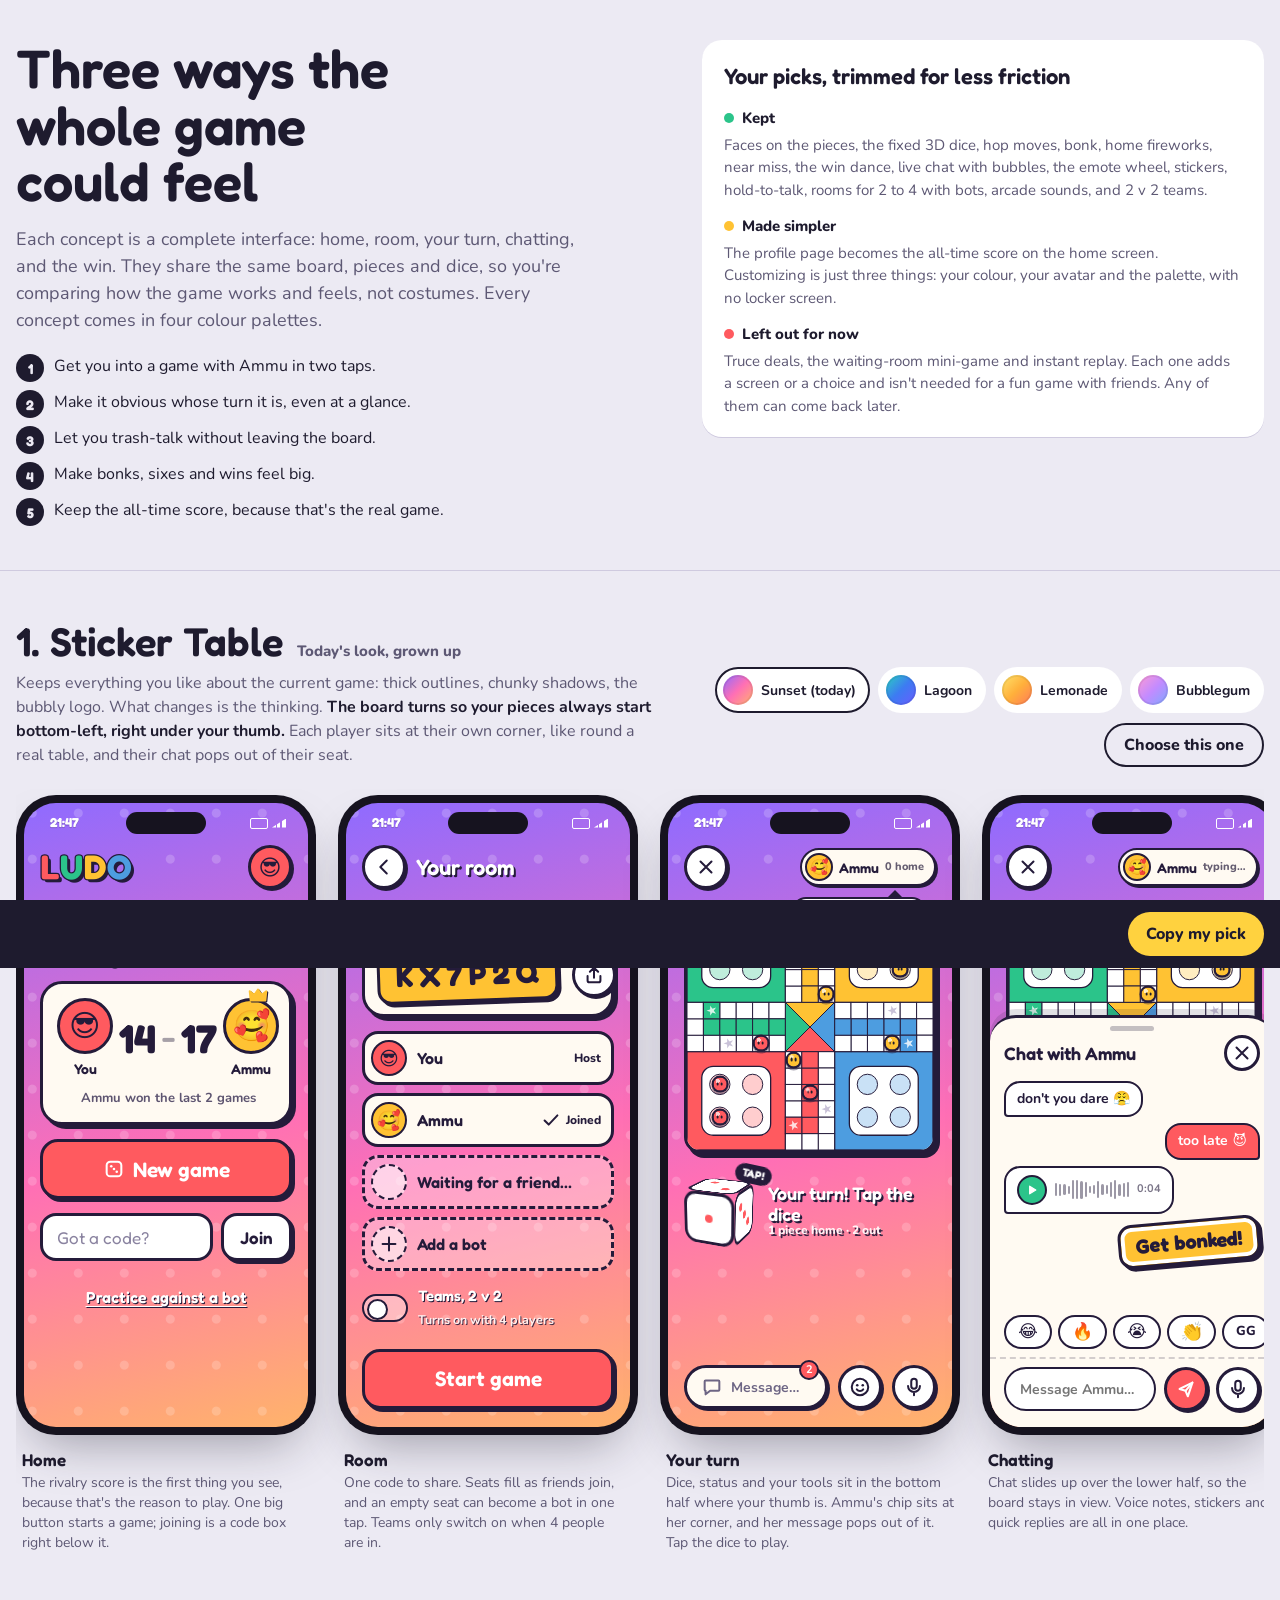
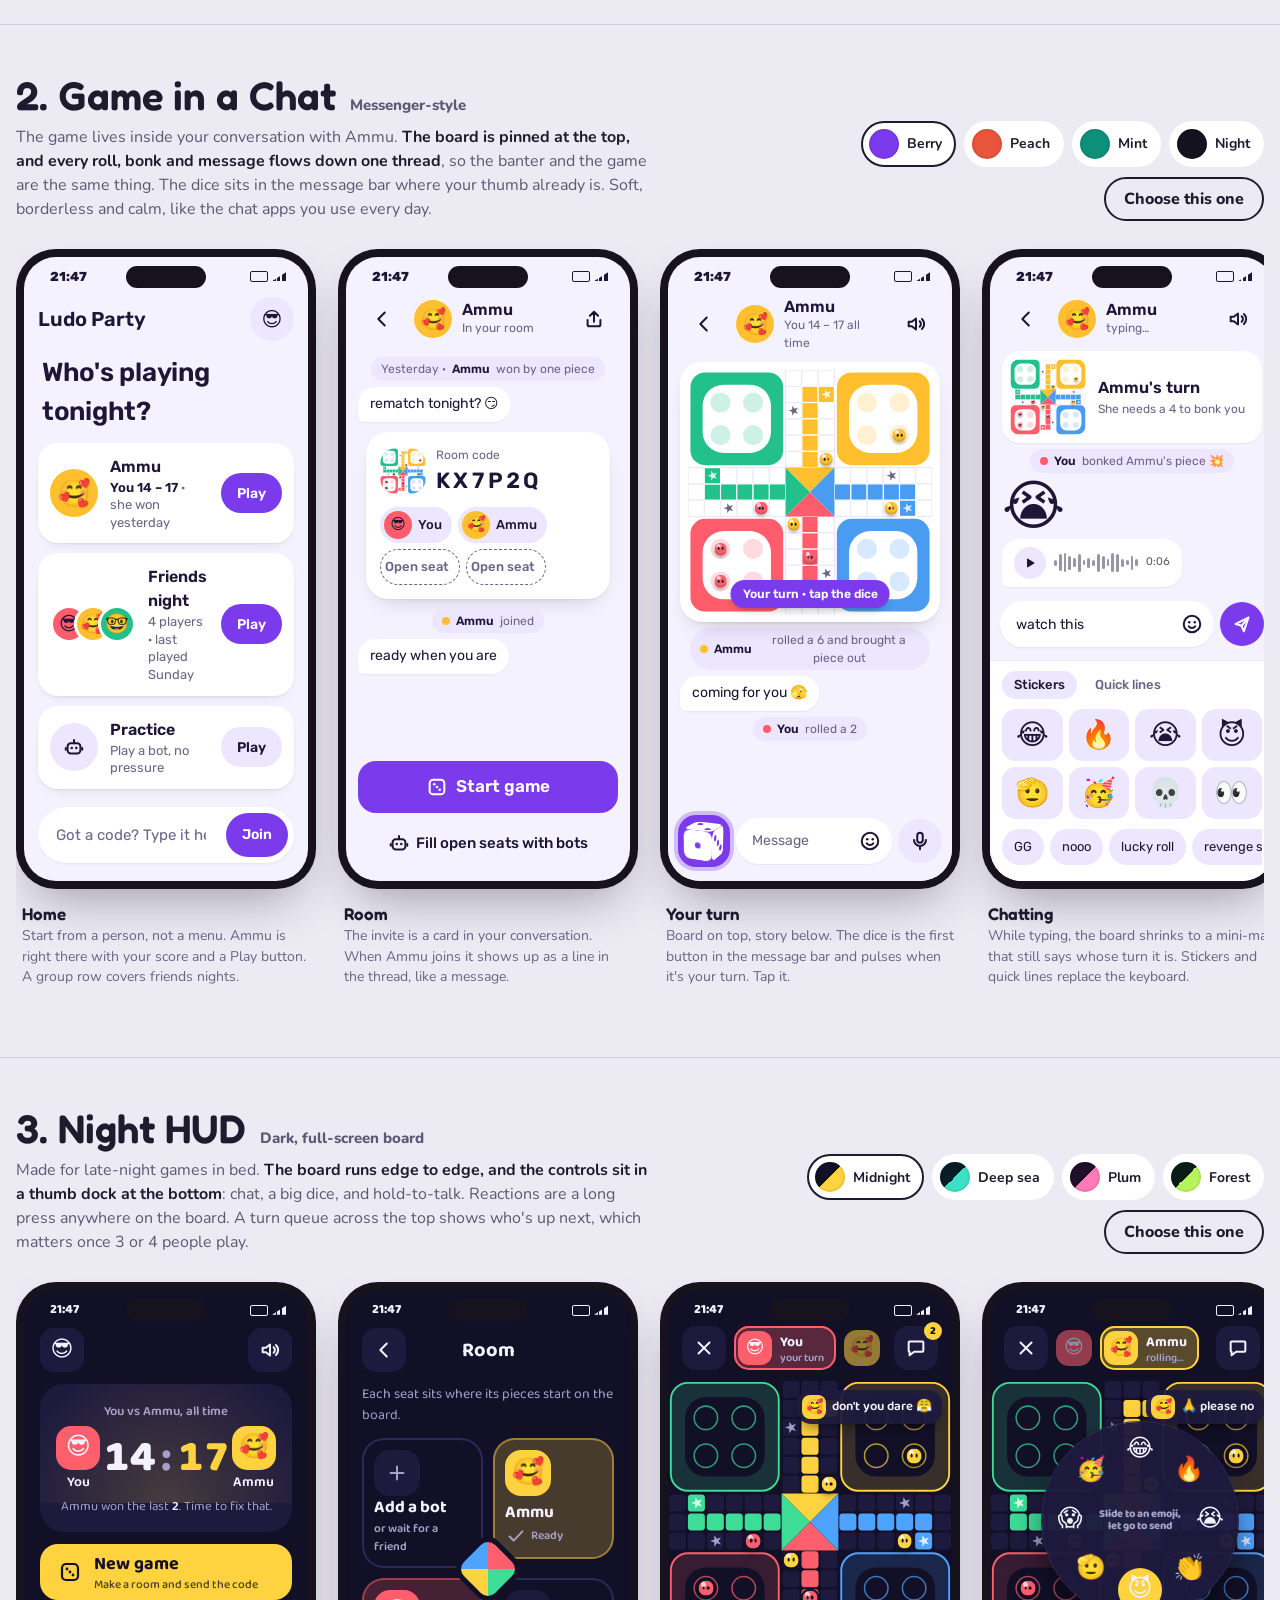
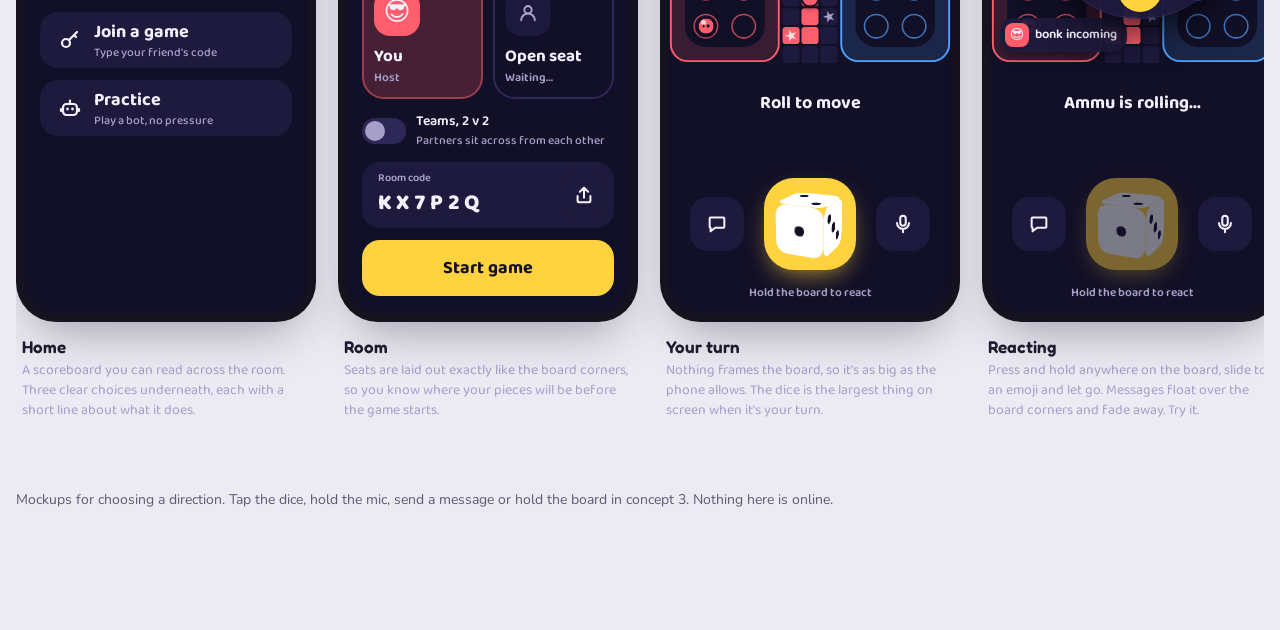
==== commit bfe22c39: "Replace concepts gallery with three whole-interface UX directions Sticker Table, Game in a Chat and " ====
--- a/concepts/index.html
+++ b/concepts/index.html
@@ -6,140 +6,40 @@
   <title>Ludo Party Concepts</title>
   <meta name="claude:viewport-fit-sides" content="cover">
   <meta name="robots" content="noindex, nofollow">
-  <link rel="icon" href="data:image/svg+xml,<svg xmlns='http://www.w3.org/2000/svg' viewBox='0 0 100 100'><text y='.9em' font-size='90'>🎨</text></svg>">
+  <link rel="icon" href="data:image/svg+xml,<svg xmlns='http://www.w3.org/2000/svg' viewBox='0 0 100 100'><text y='.9em' font-size='90'>🎲</text></svg>">
   <link rel="preconnect" href="https://fonts.googleapis.com">
   <link rel="preconnect" href="https://fonts.gstatic.com" crossorigin>
-  <link href="https://fonts.googleapis.com/css2?family=Baloo+2:wght@500;700&family=Caveat:wght@600;700&family=Fredoka:wght@400;500;600;700&family=JetBrains+Mono:wght@500;700&family=Lilita+One&family=Nunito:wght@400;600;700;800&family=Orbitron:wght@600;800&display=swap" rel="stylesheet">
+  <link href="https://fonts.googleapis.com/css2?family=Baloo+2:wght@500;600;700;800&family=Fredoka:wght@400;500;600;700&family=Nunito:wght@400;600;700;800&family=Rubik:wght@400;500;600&display=swap" rel="stylesheet">
   <link rel="stylesheet" href="concepts.css">
 </head>
 <body>
-  <header class="hero">
-    <div class="wrap hero-inner">
-      <div>
-        <h1 class="logo"><span>L</span><span>U</span><span>D</span><span>O</span><em>next level</em></h1>
-        <p>A look at where Ludo Party could go next. These are <b>clickable mockups, not the real game</b>: dice roll, pieces move, chat answers back, but nothing is online. <b>Tap ♥ on anything you like</b>.</p>
-      </div>
-      <ol class="how">
-        <li><span class="n">1</span><div><b>Browse and play</b><small>Tap boards, dice, ▶ Play buttons, the chat box. Sound is on, and the 🔊 button mutes it.</small></div></li>
-        <li><span class="n">2</span><div><b>Heart what you like</b><small>Every option has a code like <code>T3</code> or <code>C4</code>. Mix and match freely.</small></div></li>
-        <li><span class="n">3</span><div><b>Send me your picks</b><small>The tray at the bottom copies your list, e.g. <code>T3 + B3 + P1 + D2 + C4</code>.</small></div></li>
-      </ol>
+  <header class="wrap brief">
+    <div>
+      <h1>Three ways the whole game could feel</h1>
+      <p class="lede">Each concept is a complete interface: home, room, your turn, chatting, and the win. They share the same board, pieces and dice, so you're comparing how the game works and feels, not costumes. Every concept comes in four colour palettes.</p>
+      <ul class="jobs" aria-label="What the design has to do">
+        <li><b>1</b><span>Get you into a game with Ammu in two taps.</span></li>
+        <li><b>2</b><span>Make it obvious whose turn it is, even at a glance.</span></li>
+        <li><b>3</b><span>Let you trash-talk without leaving the board.</span></li>
+        <li><b>4</b><span>Make bonks, sixes and wins feel big.</span></li>
+        <li><b>5</b><span>Keep the all-time score, because that's the real game.</span></li>
+      </ul>
     </div>
+    <aside class="scope" aria-label="What changed in your picks">
+      <h2>Your picks, trimmed for less friction</h2>
+      <div><h3><i style="--dot:#2bc48a"></i>Kept</h3><p>Faces on the pieces, the fixed 3D dice, hop moves, bonk, home fireworks, near miss, the win dance, live chat with bubbles, the emote wheel, stickers, hold-to-talk, rooms for 2 to 4 with bots, arcade sounds, and 2 v 2 teams.</p></div>
+      <div><h3><i style="--dot:#ffc233"></i>Made simpler</h3><p>The profile page becomes the all-time score on the home screen. Customizing is just three things: your colour, your avatar and the palette, with no locker screen.</p></div>
+      <div><h3><i style="--dot:#ff5a5f"></i>Left out for now</h3><p>Truce deals, the waiting-room mini-game and instant replay. Each one adds a screen or a choice and isn't needed for a fun game with friends. Any of them can come back later.</p></div>
+    </aside>
   </header>
 
-  <nav class="tabs" aria-label="Sections">
-    <div class="wrap">
-      <a href="#themes"><b>T</b>Themes</a>
-      <a href="#boards"><b>B</b>Boards</a>
-      <a href="#pieces"><b>P</b>Pieces</a>
-      <a href="#dice"><b>D</b>Dice</a>
-      <a href="#motion"><b>M</b>Motion</a>
-      <a href="#talk"><b>C</b>Talk</a>
-      <a href="#lobby"><b>L</b>Lobby</a>
-      <a href="#customize"><b>X</b>Customize</a>
-      <a href="#sounds"><b>S</b>Sounds</a>
-      <a href="#ideas"><b>F</b>Fun extras</a>
-    </div>
-  </nav>
+  <main id="concepts"></main>
 
-  <main class="wrap">
-    <section id="themes" class="sec">
-      <div class="sec-head"><span class="sec-letter" style="--c:var(--red)">T</span><div>
-        <h2>Full themes</h2>
-        <p>Six complete looks for the game screen. Each one changes the board, pieces, dice, fonts and background together. Tap the dice in any phone to roll it.</p>
-      </div></div>
-      <div class="grid" id="grid-T"></div>
-    </section>
+  <footer class="wrap">Mockups for choosing a direction. Tap the dice, hold the mic, send a message or hold the board in concept 3. Nothing here is online.</footer>
 
-    <section id="boards" class="sec">
-      <div class="sec-head"><span class="sec-letter" style="--c:var(--green)">B</span><div>
-        <h2>Board layouts</h2>
-        <p>Different shapes of board, including ones built for 3 and 6 players. Any of them can wear any theme's colours.</p>
-      </div></div>
-      <div class="grid" id="grid-B"></div>
-    </section>
-
-    <section id="pieces" class="sec">
-      <div class="sec-head"><span class="sec-letter" style="--c:var(--yellow)">P</span><div>
-        <h2>Pieces</h2>
-        <p>What you move around the board. Players could pick their own set, so two people never look the same.</p>
-      </div></div>
-      <div class="grid" id="grid-P"></div>
-    </section>
-
-    <section id="dice" class="sec">
-      <div class="sec-head"><span class="sec-letter" style="--c:var(--blue)">D</span><div>
-        <h2>Dice &amp; rollers</h2>
-        <p>Six ways to get a number from 1 to 6. Tap each one. D1 is the current dice with today's "invisible dice" bug fixed.</p>
-      </div></div>
-      <div class="grid" id="grid-D"></div>
-    </section>
-
-    <section id="motion" class="sec">
-      <div class="sec-head"><span class="sec-letter" style="--c:#ff9f43">M</span><div>
-        <h2>Motion lab</h2>
-        <p>How pieces move and how big moments feel. Press ▶ Play or tap the strip. These can mix: hops for normal moves and a rocket on 6s, for example.</p>
-      </div></div>
-      <div class="grid" id="grid-M"></div>
-    </section>
-
-    <section id="talk" class="sec">
-      <div class="sec-head"><span class="sec-letter" style="--c:#a77bff">C</span><div>
-        <h2>Talk &amp; communicate</h2>
-        <p>Live chat, plus ways to talk that don't need typing: pointing at tiles, drawing on the board, voice, stickers, moods and deals. All of them work here, so try them.</p>
-      </div></div>
-      <div class="grid" id="grid-C"></div>
-    </section>
-
-    <section id="lobby" class="sec">
-      <div class="sec-head"><span class="sec-letter" style="--c:#ff6fb5">L</span><div>
-        <h2>Lobby &amp; players</h2>
-        <p>Rooms for 2 to 6 players, player profiles, and something fun to do while you wait for friends.</p>
-      </div></div>
-      <div class="grid wide" id="grid-L"></div>
-    </section>
-
-    <section id="customize" class="sec">
-      <div class="sec-head"><span class="sec-letter" style="--c:#1fc8c8">X</span><div>
-        <h2>Your locker</h2>
-        <p>A customize screen where each player mixes their own look. Change anything on the left and the phone on the right updates live.</p>
-      </div></div>
-      <article class="opt" data-code="X1" style="padding:0;border:0;background:none">
-        <header><span class="code">X1</span><h3>Customize screen</h3><button class="heart" type="button" aria-pressed="false" aria-label="Pick X1">♥</button></header>
-        <div class="locker" id="locker"></div>
-      </article>
-    </section>
-
-    <section id="sounds" class="sec">
-      <div class="sec-head"><span class="sec-letter" style="--c:var(--sun)">S</span><div>
-        <h2>Sound packs</h2>
-        <p>Every sound is generated in the browser, so there's nothing to download. Tap to hear each pack.</p>
-      </div></div>
-      <div class="grid" id="grid-S"></div>
-    </section>
-
-    <section id="ideas" class="sec ideas">
-      <div class="sec-head"><span class="sec-letter" style="--c:var(--paper)">F</span><div>
-        <h2>Fun extras</h2>
-        <p>Bigger ideas without a mockup yet. Heart the ones you'd want and I'll design them properly.</p>
-      </div></div>
-      <div class="grid" id="grid-F"></div>
-    </section>
-  </main>
-
-  <footer class="wrap">Ludo Party concepts · mockups for picking a direction, not the live game.</footer>
-
-  <button id="mute" class="mute" type="button" aria-label="Sound on or off">🔊</button>
   <div id="tray" class="tray" aria-live="polite">
-    <div class="wrap">
-      <span class="lbl">♥ <span id="tray-count">0 picks</span></span>
-      <div class="codes" id="tray-codes"></div>
-      <button class="clear" id="tray-clear" type="button">Clear</button>
-      <button class="copy" id="tray-copy" type="button">Copy my picks</button>
-      <textarea id="tray-text" aria-hidden="true" tabindex="-1"></textarea>
-    </div>
+    <div class="wrap"><p id="tray-text"></p><button id="tray-copy" type="button">Copy my pick</button><textarea id="tray-fallback" aria-hidden="true" tabindex="-1"></textarea></div>
   </div>
-  <div id="fx"></div>
   <script src="concepts.js"></script>
 </body>
 </html>
--- a/concepts/concepts.css
+++ b/concepts/concepts.css
@@ -1,580 +1,442 @@
-/* Layout: a game-night catalogue. Sticky section tabs, one section per letter code (T, B, P…),
-   option cards in auto-fill grids, and a picks tray docked to the bottom edge. */
+/* Layout: a design review board. Short brief at the top, then one band per concept:
+   intro + palette chips on the left/top, a row of five phone screens that tell one flow. */
 :root {
-  --night: #1b1530;
-  --felt: #241c3d;
-  --card: #2d2450;
-  --card-2: #3a2f66;
-  --line: #4d4180;
-  --paper: #fff6e8;
-  --muted: #c3b8e2;
-  --sun: #ffc233;
-  --red: #ff5a5f;
-  --green: #2bc48a;
-  --yellow: #ffc233;
-  --blue: #4d9de0;
-  --ink: #2b2140;
+  --page: #eceaf3;
+  --page-2: #e2dfec;
+  --text: #1e1b2e;
+  --muted: #5d5874;
+  --line: #cfcadf;
+  --pick: #1e1b2e;
   --display: 'Fredoka', 'Trebuchet MS', system-ui, sans-serif;
   --body: 'Nunito', system-ui, sans-serif;
-  --mono: 'JetBrains Mono', ui-monospace, Consolas, monospace;
-  color-scheme: dark;
-}
-
+  color-scheme: light;
+}
 * { box-sizing: border-box; }
-html { scroll-behavior: smooth; scroll-padding-top: 76px; }
-body {
-  margin: 0; font-family: var(--body); font-size: 16px; line-height: 1.5; color: var(--paper);
-  background:
-    radial-gradient(circle at 20% 10%, #8f6bff22 0, transparent 40%),
-    radial-gradient(circle at 85% 60%, #ff6fb51a 0, transparent 45%),
-    radial-gradient(circle, #ffffff0d 1px, transparent 1.5px) 0 0 / 22px 22px,
-    var(--night);
-  -webkit-tap-highlight-color: transparent;
-  overflow-x: hidden;
-}
-body::before { content: ''; position: fixed; inset: 0 0 auto; height: env(safe-area-inset-top, 0px); z-index: 10; background: var(--night); }
-.wrap {
-  width: 100%; max-width: 1240px; margin: 0 auto;
-  padding-left: max(16px, env(safe-area-inset-left, 0px)); padding-right: max(16px, env(safe-area-inset-right, 0px));
-}
-button { font: inherit; color: inherit; }
-:focus-visible { outline: 3px solid var(--sun); outline-offset: 2px; }
-
-/* ---------- hero ---------- */
-.hero { padding-block: 40px 28px; }
-.hero-inner { display: grid; grid-template-columns: minmax(0, 1.3fr) minmax(0, 1fr); gap: 32px; align-items: center; }
-.logo { margin: 0; font-family: var(--display); font-weight: 700; font-size: clamp(56px, 10vw, 104px); line-height: .9; display: flex; flex-wrap: wrap; align-items: flex-end; }
-.logo span { display: inline-block; -webkit-text-stroke: 4px var(--ink); paint-order: stroke fill; text-shadow: 5px 6px 0 var(--ink); animation: wobble 2.4s ease-in-out infinite; }
-.logo span:nth-child(1) { color: var(--red); }
-.logo span:nth-child(2) { color: var(--green); animation-delay: .15s; }
-.logo span:nth-child(3) { color: var(--yellow); animation-delay: .3s; }
-.logo span:nth-child(4) { color: var(--blue); animation-delay: .45s; }
-.logo em {
-  font-style: normal; font-size: .3em; margin-left: 12px; margin-bottom: 10px; padding: 2px 14px; color: var(--ink);
-  background: var(--paper); border: 3px solid var(--ink); border-radius: 999px; box-shadow: 3px 3px 0 var(--ink); transform: rotate(-6deg);
-}
-@keyframes wobble { 0%, 100% { transform: translateY(0) rotate(-3deg); } 50% { transform: translateY(-8px) rotate(3deg); } }
-.hero h1 + p { font-size: 19px; max-width: 34em; color: var(--muted); margin: 22px 0 0; text-wrap: pretty; }
-.hero p b { color: var(--paper); }
-.how { list-style: none; margin: 0; padding: 18px 20px; display: grid; gap: 12px; background: var(--card); border: 2px solid var(--line); border-radius: 20px; }
-.how li { display: grid; grid-template-columns: 34px minmax(0, 1fr); gap: 12px; align-items: start; }
-.how .n { width: 34px; height: 34px; border-radius: 50%; display: grid; place-items: center; font-family: var(--display); font-weight: 700; color: var(--ink); background: var(--sun); }
-.how li:nth-child(2) .n { background: var(--green); }
-.how li:nth-child(3) .n { background: var(--blue); }
-.how small { display: block; color: var(--muted); }
-.how code { font-family: var(--mono); font-size: 14px; color: var(--sun); }
-
-/* ---------- tabs ---------- */
-.tabs { position: sticky; top: env(safe-area-inset-top, 0px); z-index: 20; background: #1b1530ee; backdrop-filter: blur(8px); border-bottom: 1px solid var(--line); }
-.tabs .wrap { display: flex; gap: 6px; overflow-x: auto; padding-block: 10px; scrollbar-width: none; }
-.tabs .wrap::-webkit-scrollbar { display: none; }
-.tabs a {
-  flex: none; display: flex; align-items: center; gap: 8px; padding: 6px 12px 6px 6px; border-radius: 999px;
-  color: var(--muted); text-decoration: none; font-weight: 700; font-size: 15px; border: 2px solid transparent; white-space: nowrap;
-}
-.tabs a b { width: 26px; height: 26px; display: grid; place-items: center; border-radius: 50%; background: var(--card-2); color: var(--paper); font-family: var(--mono); font-size: 13px; }
-.tabs a:hover { color: var(--paper); }
-.tabs a.on { color: var(--paper); border-color: var(--line); background: var(--card); }
-.tabs a.on b { background: var(--sun); color: var(--ink); }
-
-/* ---------- sections ---------- */
-.sec { padding-block: 44px 8px; }
-.sec-head { display: grid; grid-template-columns: auto minmax(0, 1fr); gap: 18px; align-items: start; margin-bottom: 22px; }
-.sec-letter {
-  width: 64px; height: 64px; display: grid; place-items: center; font-family: var(--display); font-weight: 700; font-size: 38px;
-  color: var(--ink); background: var(--c, var(--sun)); border: 3px solid var(--ink); border-radius: 18px; box-shadow: 4px 4px 0 #0007; transform: rotate(-4deg);
-}
-.sec-head h2 { margin: 0; font-family: var(--display); font-weight: 600; font-size: clamp(28px, 4vw, 40px); line-height: 1.1; text-wrap: balance; }
-.sec-head p { margin: 6px 0 0; color: var(--muted); max-width: 62ch; text-wrap: pretty; }
-
-.grid { display: grid; gap: 18px; grid-template-columns: repeat(auto-fill, minmax(min(100%, 300px), 1fr)); align-items: start; }
-.grid.wide { grid-template-columns: repeat(auto-fill, minmax(min(100%, 380px), 1fr)); }
-
-.opt {
-  background: var(--card); border: 2px solid var(--line); border-radius: 22px; padding: 14px; display: flex; flex-direction: column; gap: 12px;
-  min-width: 0; transition: border-color .2s, box-shadow .2s;
-}
-.opt.picked { border-color: var(--sun); box-shadow: 0 0 0 3px #ffc23333; }
-.opt header { display: flex; align-items: center; gap: 10px; }
-.opt .code { font-family: var(--mono); font-weight: 700; font-size: 13px; padding: 3px 8px; border-radius: 8px; background: var(--card-2); color: var(--sun); flex: none; }
-.opt h3 { margin: 0; font-family: var(--display); font-weight: 600; font-size: 20px; line-height: 1.2; flex: 1; min-width: 0; }
-.heart {
-  flex: none; width: 40px; height: 40px; border-radius: 50%; border: 2px solid var(--line); background: transparent; cursor: pointer;
-  font-size: 20px; line-height: 1; color: var(--muted); transition: transform .15s, background .15s, color .15s;
-}
-.heart:hover { transform: scale(1.1); color: var(--paper); }
-.heart[aria-pressed="true"] { background: var(--red); border-color: var(--red); color: #fff; animation: heart-pop .35s; }
-@keyframes heart-pop { 50% { transform: scale(1.3) rotate(-10deg); } }
-.opt .desc { margin: 0; color: var(--muted); font-size: 15px; text-wrap: pretty; }
-.opt .desc b { color: var(--paper); font-weight: 700; }
-.opt ul.desc { padding-left: 18px; display: grid; gap: 2px; }
-.stage {
-  position: relative; border-radius: 16px; background: var(--felt); min-height: 170px; display: grid; place-items: center;
-  overflow: hidden; padding: 14px;
-}
-.stage > * { max-width: 100%; min-width: 0; }
-.row { display: flex; flex-wrap: wrap; gap: 8px; align-items: center; }
-.chipbtn {
-  border: 2px solid var(--line); background: var(--card-2); color: var(--paper); border-radius: 999px; padding: 6px 12px;
-  font-weight: 700; font-size: 14px; cursor: pointer; transition: transform .1s, background .15s;
-}
-.chipbtn:hover { transform: translateY(-1px); }
-.chipbtn:active { transform: scale(.95); }
-.chipbtn.on { background: var(--sun); color: var(--ink); border-color: var(--sun); }
-.hint { font-size: 13px; color: var(--muted); margin: 0; }
-.result { font-family: var(--display); font-weight: 600; font-size: 18px; min-height: 1.5em; text-align: center; margin: 0; }
-
-/* ---------- phone mockups ---------- */
-.phone {
-  width: 100%; max-width: 320px; margin: 0 auto; padding: 9px; border-radius: 38px; background: #0c0918;
-  box-shadow: 0 0 0 2px #463a73, 0 18px 40px #0008;
-}
-.ph-screen {
-  position: relative; border-radius: 30px; overflow: hidden; padding: 30px 12px 14px; display: flex; flex-direction: column; gap: 10px;
-  font-family: var(--tf, var(--display)); color: var(--tfg, var(--ink)); background: var(--tbg); isolation: isolate;
-}
-.ph-screen::before { content: ''; position: absolute; top: 9px; left: 50%; width: 76px; height: 20px; translate: -50% 0; border-radius: 999px; background: #0c0918; z-index: 5; }
-.ph-top { display: flex; gap: 8px; align-items: center; }
-.pchip {
-  flex: 1; min-width: 0; display: flex; align-items: center; gap: 6px; padding: 3px 9px 3px 3px; font-size: 13px; font-weight: 600;
-  border-radius: var(--chip-r, 999px); background: var(--chip-bg, #fff); border: var(--chip-bd, 2px solid var(--ink)); color: var(--chip-fg, var(--ink));
-  box-shadow: var(--chip-sh, 2px 2px 0 var(--ink)); opacity: .7;
-}
-.pchip.on { opacity: 1; background: var(--chip-on-bg, var(--c)); color: var(--chip-on-fg, #fff); }
-.pchip .av { width: 26px; height: 26px; flex: none; border-radius: 50%; display: grid; place-items: center; font-size: 15px; background: var(--c); border: 2px solid var(--chip-av-bd, var(--ink)); }
-.pchip .nm { flex: 1; min-width: 0; white-space: nowrap; overflow: hidden; text-overflow: ellipsis; }
-.pchip .hm { font-size: 11px; opacity: .85; }
-.ph-boardwrap { perspective: var(--persp, none); }
-.ph-board { position: relative; width: 100%; aspect-ratio: 1; transform: var(--tilt, none); transform-style: preserve-3d; border-radius: var(--board-r, 12px); box-shadow: var(--board-sh, 4px 4px 0 var(--ink)); background: var(--board-bg, #fff); border: var(--board-bd, 3px solid var(--ink)); }
-.ph-board > svg { position: absolute; inset: 0; width: 100%; height: 100%; display: block; border-radius: inherit; }
-.ph-tokens { position: absolute; inset: 0; transform-style: preserve-3d; }
-.ph-ctrl { display: flex; align-items: center; gap: 12px; min-height: 76px; }
-.ph-dice { flex: none; width: 70px; height: 70px; display: grid; place-items: center; cursor: pointer; border: 0; background: none; padding: 0; perspective: 400px; }
-.ph-status { flex: 1; font-weight: 600; font-size: 16px; line-height: 1.2; color: var(--status-fg, #fff); text-shadow: var(--status-sh, 2px 2px 0 var(--ink)); }
-.ph-bar { display: flex; gap: 6px; align-items: center; }
-.ph-chatpill {
-  flex: 1; min-width: 0; padding: 8px 12px; border-radius: var(--chip-r, 999px); font-size: 13px; white-space: nowrap; overflow: hidden; text-overflow: ellipsis;
-  background: var(--chip-bg, #fff); border: var(--chip-bd, 2px solid var(--ink)); color: var(--chip-fg, var(--ink)); opacity: .9;
-}
-.ph-emo { width: 34px; height: 34px; flex: none; display: grid; place-items: center; border-radius: 50%; font-size: 17px; background: var(--chip-bg, #fff); border: var(--chip-bd, 2px solid var(--ink)); }
-
-/* T1 Candy Pop+ */
-.th-candy {
-  --tbg: radial-gradient(circle at 15% 20%, #ffffff40 0 5px, transparent 6px) 0 0 / 48px 48px, radial-gradient(circle at 70% 65%, #ffffff30 0 3px, transparent 4px) 0 0 / 36px 36px, linear-gradient(160deg, #8f6bff 0%, #ff6fb5 55%, #ffb36b 100%);
-  --board-r: 16px; --board-sh: 5px 6px 0 var(--ink);
-}
-.th-candy .ph-screen { animation: drift 14s linear infinite; }
-@keyframes drift { to { background-position: 48px 96px, -36px 72px, 0 0; } }
-.th-candy .pchip.on { animation: bob 1s ease-in-out infinite; }
-@keyframes bob { 50% { transform: translateY(-3px) rotate(-1deg); } }
-
-/* T2 Neon Arcade */
-.th-neon {
-  --tf: 'Orbitron', var(--display); --tfg: #e9e4ff;
-  --tbg: linear-gradient(transparent 92%, #ff3d8155 92%) 0 0 / 100% 22px, linear-gradient(90deg, transparent 92%, #3dd6ff33 92%) 0 0 / 22px 100%, radial-gradient(ellipse at 50% 120%, #ff3d8166, transparent 60%), #0d0a1f;
-  --chip-bg: #15102e; --chip-bd: 1.5px solid #3dd6ff88; --chip-fg: #e9e4ff; --chip-sh: 0 0 10px #3dd6ff44; --chip-r: 8px; --chip-av-bd: #fff;
-  --chip-on-bg: #15102e; --chip-on-fg: #fff;
-  --board-bg: #0d0a1f; --board-bd: 1.5px solid #9b8cff; --board-sh: 0 0 24px #9b8cff66, inset 0 0 30px #3dd6ff22; --board-r: 10px;
-  --status-fg: #fff; --status-sh: 0 0 8px #ff3d81, 0 0 2px #ff3d81;
-}
-.th-neon .ph-status { font-size: 13px; letter-spacing: .04em; }
-.th-neon .pchip { font-size: 11px; }
-.th-neon .pchip.on { box-shadow: 0 0 0 1.5px var(--c), 0 0 14px var(--c); }
-.th-neon .ph-screen::after { content: ''; position: absolute; inset: 0; pointer-events: none; background: repeating-linear-gradient(#0000 0 2px, #0003 2px 3px); z-index: 4; }
-
-/* T3 Kerala Heritage */
-.th-heritage {
-  --tf: 'Baloo 2', var(--display); --tfg: #fff3d6;
-  --tbg: radial-gradient(circle at 50% 0, #ffd36e33, transparent 50%), repeating-conic-gradient(from 45deg at 50% 50%, #7a160f 0 25%, #8c1c13 0 50%) 0 0 / 18px 18px;
-  --chip-bg: linear-gradient(#f6d77a, #c99a2e); --chip-bd: 2px solid #5a3a08; --chip-fg: #3b1d0e; --chip-sh: 0 2px 0 #3b1d0e; --chip-r: 10px; --chip-av-bd: #5a3a08;
-  --chip-on-bg: linear-gradient(#fff0b3, #e8b84a); --chip-on-fg: #3b1d0e;
-  --board-bg: #f3e2bd; --board-bd: 4px double #c99a2e; --board-sh: 0 0 0 3px #5a2a0a, 0 8px 18px #0007; --board-r: 4px;
-  --status-fg: #fff3d6; --status-sh: 0 2px 0 #3b0a05;
-}
-.th-heritage .ph-screen { box-shadow: inset 0 0 0 5px #c99a2e, inset 0 0 0 8px #5a2a0a; }
-
-/* T4 Sketchbook */
-.th-sketch {
-  --tf: 'Caveat', 'Comic Sans MS', cursive; --tfg: #33334d;
-  --tbg: linear-gradient(90deg, transparent 30px, #ff8a8a 30px 32px, transparent 32px), repeating-linear-gradient(#fdfbf3 0 23px, #b9d4f1 23px 24px);
-  --chip-bg: #fff59d; --chip-bd: 0; --chip-fg: #33334d; --chip-sh: 2px 3px 4px #0002; --chip-r: 2px; --chip-av-bd: #33334d;
-  --chip-on-bg: #ffd54f; --chip-on-fg: #33334d;
-  --board-bg: #fffdf6; --board-bd: 0; --board-sh: 3px 4px 10px #0002; --board-r: 4px;
-  --status-fg: #33334d; --status-sh: none;
-}
-.th-sketch .pchip { font-size: 17px; transform: rotate(-2deg); }
-.th-sketch .pchip + .pchip { transform: rotate(2deg); }
-.th-sketch .ph-status { font-size: 22px; }
-.th-sketch .ph-chatpill { font-size: 17px; border: 2px dashed #33334d; background: transparent; }
-.th-sketch .ph-emo { border: 2px dashed #33334d; background: transparent; }
-.th-sketch .ph-board { transform: rotate(-1deg); }
-
-/* T5 Wooden Tabletop */
-.th-wood {
-  --tf: 'Lilita One', var(--display); --tfg: #fff4e0;
-  --tbg: radial-gradient(ellipse at 50% 40%, #0000, #0006 80%), repeating-linear-gradient(92deg, #6b3f1d 0 6px, #74461f 6px 9px, #63391a 9px 16px, #7b4b22 16px 19px), #6b3f1d;
-  --chip-bg: #f6e3bf; --chip-bd: 2px solid #4a2c17; --chip-fg: #4a2c17; --chip-sh: 0 3px 0 #2c180b; --chip-av-bd: #4a2c17;
-  --chip-on-fg: #fff;
-  --board-bg: #e9cf9f; --board-bd: 6px solid #8a5a2b; --board-sh: 0 18px 22px #0009, inset 0 0 0 2px #4a2c17; --board-r: 6px;
-  --persp: 600px; --tilt: rotateX(26deg) scale(.95);
-  --status-fg: #fff4e0; --status-sh: 0 2px 0 #2c180b;
-}
-.th-wood .ph-board { transform-origin: 50% 60%; }
-.th-wood .ph-ctrl { background: #3b2312aa; border-radius: 16px; padding: 4px 10px; box-shadow: inset 0 3px 8px #0008; }
-
-/* T6 Cozy Critters */
-.th-garden {
-  --tbg: radial-gradient(ellipse 60px 22px at 20% 12%, #fff 98%, transparent) , radial-gradient(ellipse 80px 26px at 80% 8%, #fff 98%, transparent), linear-gradient(#bfe6ff 0 55%, #a8e6a1 55%);
-  --tfg: #5b4636;
-  --chip-bg: #fffdf5; --chip-bd: 2px solid #5b4636; --chip-fg: #5b4636; --chip-sh: 0 3px 0 #5b463655; --chip-av-bd: #5b4636;
-  --chip-on-fg: #5b4636;
-  --board-bg: #cfeec0; --board-bd: 4px solid #5b4636; --board-sh: 0 5px 0 #5b4636; --board-r: 26px;
-  --status-fg: #5b4636; --status-sh: 0 1px 0 #fff;
-}
-.th-garden .ph-board > svg { border-radius: 22px; }
-.th-garden .ph-ctrl { background: #fffdf5cc; border-radius: 20px; padding: 2px 10px; }
-
-/* background overrides from the customize panel */
-.bg-sunset { --tbg: linear-gradient(170deg, #ff9a5a, #ff5e7e 50%, #6b3fa0); }
-.bg-ocean { --tbg: radial-gradient(circle at 30% 20%, #ffffff30 0 3px, transparent 4px) 0 0 / 30px 30px, linear-gradient(180deg, #3dc9d6, #1f6fb2 70%, #183f7a); }
-.bg-stars { --tbg: radial-gradient(circle, #fff 0 1px, transparent 1.5px) 0 0 / 34px 34px, radial-gradient(circle, #fffa 0 1px, transparent 1.5px) 17px 11px / 41px 41px, radial-gradient(ellipse at 50% 100%, #5b3aa8, #120c2a 70%); }
-.bg-backwaters { --tbg: linear-gradient(180deg, #ffcf8a 0 18%, #ff9e6b 30%, #2f8f6d 30% 34%, #1d6f5a 34% 60%, #3a9bb8 60%); }
-.bg-mint { --tbg: repeating-linear-gradient(45deg, #b8f2d9 0 14px, #a3ebcd 14px 28px); }
-
-/* ---------- tokens ---------- */
+html { scroll-behavior: smooth; }
+body { margin: 0; background: var(--page); color: var(--text); font-family: var(--body); font-size: 16px; line-height: 1.5; -webkit-tap-highlight-color: transparent; }
+body::before { content: ''; position: fixed; inset: 0 0 auto; height: env(safe-area-inset-top, 0px); z-index: 10; background: var(--page); }
+button, input { font: inherit; color: inherit; }
+button { cursor: pointer; }
+:focus-visible { outline: 3px solid #6a5cff; outline-offset: 2px; }
+.wrap { width: 100%; max-width: 1640px; margin: 0 auto; padding-left: max(16px, env(safe-area-inset-left, 0px)); padding-right: max(16px, env(safe-area-inset-right, 0px)); }
+.ic { width: var(--is, 22px); height: var(--is, 22px); flex: none; fill: none; stroke: currentColor; stroke-width: 2.2; stroke-linecap: round; stroke-linejoin: round; }
+.ic.fill { fill: currentColor; stroke: none; }
+
+/* ---------- brief ---------- */
+.brief { padding-block: 40px 12px; display: grid; grid-template-columns: minmax(0, 1.15fr) minmax(0, 1fr); gap: 40px; align-items: start; }
+.brief h1 { margin: 0; font-family: var(--display); font-weight: 600; font-size: clamp(34px, 4.6vw, 54px); line-height: 1.05; text-wrap: balance; max-width: 16ch; }
+.brief .lede { margin: 16px 0 0; font-size: 18px; color: var(--muted); max-width: 52ch; text-wrap: pretty; }
+.jobs { margin: 20px 0 0; padding: 0; list-style: none; display: grid; gap: 8px; max-width: 52ch; }
+.jobs li { display: grid; grid-template-columns: 28px minmax(0, 1fr); gap: 10px; }
+.jobs li b { width: 28px; height: 28px; border-radius: 50%; display: grid; place-items: center; background: var(--text); color: var(--page); font-family: var(--display); font-size: 14px; }
+.scope { background: #fff; border-radius: 20px; padding: 20px 22px; display: grid; gap: 14px; box-shadow: 0 1px 0 var(--line); }
+.scope h2 { margin: 0; font-family: var(--display); font-weight: 600; font-size: 22px; }
+.scope h3 { margin: 0 0 4px; font-size: 15px; font-weight: 800; display: flex; gap: 8px; align-items: center; }
+.scope h3 i { width: 10px; height: 10px; border-radius: 50%; background: var(--dot); }
+.scope p { margin: 0; color: var(--muted); font-size: 15px; }
+
+/* ---------- concept bands ---------- */
+.concept { padding-block: 48px 20px; border-top: 1px solid var(--line); margin-top: 32px; }
+.c-head { display: grid; grid-template-columns: minmax(0, 1fr) auto; gap: 16px 28px; align-items: end; margin-bottom: 22px; }
+.c-head h2 { margin: 0; font-family: var(--display); font-weight: 600; font-size: clamp(28px, 3.4vw, 40px); line-height: 1.1; display: flex; align-items: baseline; gap: 14px; flex-wrap: wrap; }
+.c-head h2 small { font-family: var(--body); font-size: 15px; font-weight: 800; color: var(--muted); }
+.c-head p { margin: 8px 0 0; color: var(--muted); max-width: 64ch; text-wrap: pretty; }
+.c-head p b { color: var(--text); }
+.c-ctl { display: grid; gap: 10px; justify-items: end; }
+.pals { display: flex; gap: 8px; flex-wrap: wrap; justify-content: flex-end; }
+.pal { display: flex; align-items: center; gap: 8px; padding: 6px 12px 6px 6px; border-radius: 999px; border: 2px solid transparent; background: #fff; font-weight: 700; font-size: 14px; min-height: 44px; }
+.pal .sw { width: 30px; height: 30px; border-radius: 50%; background: var(--sw); box-shadow: inset 0 0 0 2px #0001; }
+.pal[aria-pressed="true"] { border-color: var(--text); }
+.choose { min-height: 44px; padding: 8px 18px; border-radius: 999px; border: 2px solid var(--text); background: transparent; font-weight: 800; }
+.choose[aria-pressed="true"] { background: var(--text); color: var(--page); }
+
+.screens { display: flex; gap: 22px; overflow-x: auto; padding: 6px 4px 18px; scroll-snap-type: x mandatory; scrollbar-width: thin; }
+.shot { flex: none; width: 300px; scroll-snap-align: start; display: grid; gap: 12px; align-content: start; }
+.shot figcaption { padding: 0 6px; }
+.shot figcaption b { display: block; font-family: var(--display); font-weight: 600; font-size: 17px; }
+.shot figcaption span { display: block; color: var(--muted); font-size: 14px; line-height: 1.45; text-wrap: pretty; }
+figure { margin: 0; }
+.phone { width: 300px; height: 640px; border-radius: 40px; padding: 8px; background: #16131f; box-shadow: 0 24px 50px -18px #1e1b2e66; position: relative; }
+.scr { position: relative; width: 100%; height: 100%; border-radius: 32px; overflow: hidden; display: flex; flex-direction: column; isolation: isolate; }
+.sbar { height: 34px; flex: none; display: flex; align-items: center; justify-content: space-between; padding: 6px 22px 0 26px; font-size: 13px; font-weight: 800; position: relative; z-index: 5; }
+.sbar::after { content: ''; position: absolute; left: 50%; top: 9px; width: 80px; height: 22px; translate: -50% 0; border-radius: 999px; background: #16131f; }
+.sbar i { display: flex; gap: 4px; align-items: center; }
+.sbar i::before { content: ''; width: 16px; height: 9px; border-radius: 2px; border: 1.5px solid currentColor; }
+.sbar i::after { content: ''; width: 14px; height: 9px; background: linear-gradient(90deg, currentColor 0 25%, transparent 25% 35%, currentColor 35% 60%, transparent 60% 70%, currentColor 70%); clip-path: polygon(0 100%, 100% 0, 100% 100%); }
+
+/* ---------- shared game bits ---------- */
+.board { position: relative; aspect-ratio: 1; width: 100%; }
+.board svg { position: absolute; inset: 0; width: 100%; height: 100%; display: block; }
+.toks { position: absolute; inset: 0; }
 .tk {
-  --c: #ff5a5f; position: absolute; width: calc(100% / var(--n, 15) * .8); aspect-ratio: 1; transform: translate(-50%, -50%);
-  display: grid; place-items: center; container-type: inline-size; transition: left .25s, top .25s;
-}
-.tk > * { pointer-events: none; }
-/* P1 face */
-.sk-face { border-radius: 50%; background: radial-gradient(circle at 32% 28%, #ffffffaa 0 16%, transparent 18%), var(--c); border: 2px solid var(--ink); box-shadow: 0 2px 0 #2b214088; }
-.sk-face .e { position: absolute; top: 34%; width: 16%; height: 24%; background: var(--ink); border-radius: 50%; transition: all .2s; }
-.sk-face .e.l { left: 26%; } .sk-face .e.r { right: 26%; }
-.sk-face .m { position: absolute; left: 50%; bottom: 17%; width: 30%; height: 14%; translate: -50% 0; border: 0 solid var(--ink); border-bottom-width: max(1.5px, 6cqw); border-radius: 0 0 50% 50% / 0 0 100% 100%; opacity: 0; transition: all .2s; }
-.sk-face .x { position: absolute; font-size: 42cqw; line-height: 1; opacity: 0; transition: opacity .2s, transform .3s; }
-.sk-face[data-mood="happy"] .m { opacity: 1; }
-.sk-face[data-mood="worried"] .e { height: 20%; top: 40%; }
-.sk-face[data-mood="worried"] .e.l { rotate: 20deg; } .sk-face[data-mood="worried"] .e.r { rotate: -20deg; }
-.sk-face[data-mood="worried"] .m { opacity: 1; bottom: 12%; border-bottom-width: 0; border-top-width: max(1.5px, 6cqw); border-radius: 50% 50% 0 0 / 100% 100% 0 0; }
-.sk-face[data-mood="worried"] .x.sweat { opacity: 1; top: -12%; right: -14%; animation: drip 1s ease-in infinite; }
-@keyframes drip { 60% { transform: translateY(20%); opacity: 1; } 100% { transform: translateY(40%); opacity: 0; } }
-.sk-face[data-mood="dizzy"] { animation: dizzy 1.4s ease-in-out infinite; }
-.sk-face[data-mood="dizzy"] .e { background: none; height: auto; width: auto; top: 22%; font-size: 30cqw; color: var(--ink); font-weight: 900; }
-.sk-face[data-mood="dizzy"] .e::before { content: '×'; }
-.sk-face[data-mood="dizzy"] .x.stars { opacity: 1; top: -40%; animation: orbit 1.2s linear infinite; }
-@keyframes dizzy { 25% { rotate: -14deg; } 75% { rotate: 14deg; } }
-@keyframes orbit { to { transform: rotate(360deg); } }
-.sk-face[data-mood="party"] { animation: party-bounce .6s ease-in-out infinite; }
-.sk-face[data-mood="party"] .e { background: none; height: auto; width: auto; top: 26%; font-size: 30cqw; color: var(--ink); font-weight: 900; }
-.sk-face[data-mood="party"] .e::before { content: '^'; }
-.sk-face[data-mood="party"] .m { opacity: 1; height: 22%; background: var(--ink); border-radius: 0 0 50% 50%; }
-.sk-face[data-mood="party"] .x.hat { opacity: 1; top: -52%; transform: rotate(-12deg); }
-@keyframes party-bounce { 50% { translate: 0 -18%; } }
-/* P2 pawn */
-.tk.sk-pawn { aspect-ratio: .72; width: calc(100% / var(--n, 15) * .78); transform: translate(-50%, -80%) var(--stand, ); transform-origin: 50% 100%; filter: drop-shadow(0 2px 1px #0007); }
-.sk-pawn::before {
-  content: ''; position: absolute; left: 50%; top: 0; width: 54%; aspect-ratio: 1; translate: -50% 0; border-radius: 50%; z-index: 2;
-  background: radial-gradient(circle at 34% 30%, #ffffffb0 0 14%, transparent 34%), radial-gradient(circle at 60% 70%, #0003, transparent 60%), var(--c);
-}
-.sk-pawn::after {
-  content: ''; position: absolute; left: 0; right: 0; bottom: 0; height: 66%;
-  background: linear-gradient(90deg, #0003, transparent 35%, #fff6 50%, transparent 64%, #0004), var(--c);
-  clip-path: polygon(34% 0, 66% 0, 86% 72%, 100% 80%, 100% 100%, 0 100%, 0 80%, 14% 72%);
-}
-/* P3 critter */
-.sk-critter { border-radius: 50%; background: radial-gradient(circle at 50% 40%, #fff 0 52%, var(--c) 54%); border: 2px solid #5b4636; box-shadow: 0 3px 0 #5b463666; }
-.sk-critter span { font-size: 62cqw; line-height: 1; translate: 0 -4%; }
-/* P4 gem */
-.sk-gem {
-  clip-path: polygon(50% 0, 95% 28%, 95% 72%, 50% 100%, 5% 72%, 5% 28%);
-  background: linear-gradient(135deg, #ffffffcc 0 18%, transparent 19%), conic-gradient(from 30deg, var(--c), color-mix(in srgb, var(--c), #000 35%), var(--c), color-mix(in srgb, var(--c), #fff 45%), var(--c));
-  filter: drop-shadow(0 2px 0 #0006);
-}
-/* P5 avatar */
-/* a token's own cqw units would resolve against the page, so rings are drawn with gradients */
-.sk-photo { border-radius: 50%; background: radial-gradient(circle, #fff 0 63%, var(--c) 66%); box-shadow: 0 2px 0 #0006; }
-.sk-photo span { font-size: 54cqw; line-height: 1; }
-/* P6 neon ring */
-.sk-ring { border-radius: 50%; background: radial-gradient(circle, #fff 0 13%, #0d0a1f 17% 48%, var(--c) 52% 96%, transparent 99%); filter: drop-shadow(0 0 4px var(--c)); }
-/* heritage brass */
-.sk-brass {
-  border-radius: 50%; box-shadow: 0 2px 0 #3b1d0e, 0 3px 4px #0006;
-  background: radial-gradient(circle, var(--c) 0 30%, #6b4a10 32% 36%, transparent 38%), radial-gradient(circle at 35% 28%, #fff6cf, #e6b850 42%, #8a6418 80%);
-}
-/* sketch doodle */
-.sk-doodle {
-  border: 2px solid #33334d; border-radius: 58% 42% 52% 48% / 46% 56% 44% 54%;
-  background: repeating-linear-gradient(-35deg, var(--c) 0 2px, transparent 2px 4.5px), #fffdf6;
-}
-.sk-doodle::after { content: ''; width: 36%; aspect-ratio: 1; border: 2px solid #33334d; border-radius: 50%; background: #fffdf6; }
-/* tilted board: pieces stand up */
-.th-wood .tk, .tilted .tk { --stand: rotateX(-30deg); }
-
-/* ---------- dice ---------- */
-.cube {
-  --sz: 56px; width: var(--sz); height: var(--sz); position: relative; transform-style: preserve-3d;
-  transition: transform .9s cubic-bezier(.2, .9, .3, 1.05);
-}
-.cube .face {
-  position: absolute; inset: 0; display: grid; grid-template: repeat(3, 1fr) / repeat(3, 1fr); padding: 14%;
-  background: var(--fb, #fff); border: var(--fbd, 3px solid #2b2140); border-radius: 22%; backface-visibility: hidden; box-shadow: var(--fsh, none);
-}
-.cube .face i { border-radius: 50%; margin: 9%; }
-.cube .face i.on { background: var(--pip, #2b2140); box-shadow: var(--pipsh, none); }
-.cube .face.emo { place-items: center; display: grid; grid-template: 1fr / 1fr; font-size: calc(var(--sz) * .5); }
+  position: absolute; width: calc(100% / 15 * .78); aspect-ratio: 1; translate: -50% -50%; border-radius: 50%;
+  background: radial-gradient(circle at 32% 26%, #ffffffb0 0 15%, transparent 17%), var(--c);
+  transition: left .16s ease-out, top .16s ease-out; z-index: 2;
+}
+.tk::before, .tk::after { content: ''; position: absolute; top: 36%; width: 15%; height: 24%; border-radius: 50%; background: var(--tk-eye, #1e1b2e); }
+.tk::before { left: 28%; } .tk::after { right: 28%; }
+.tk.hop { animation: hop .16s ease-out; }
+@keyframes hop { 50% { transform: translateY(-55%) scale(1.15, .9); } }
+.tk.can { animation: can .8s ease-in-out infinite; z-index: 3; }
+@keyframes can { 50% { transform: translateY(-18%); } }
+.cube { --sz: 52px; width: var(--sz); height: var(--sz); position: relative; transform-style: preserve-3d; transition: transform .9s cubic-bezier(.2, .9, .3, 1.05); transform: rotateX(-18deg) rotateY(-24deg); }
+.cube .f {
+  position: absolute; inset: 0; display: grid; grid-template: repeat(3, 1fr) / repeat(3, 1fr); padding: 15%;
+  background: var(--die-bg, #fff); border: var(--die-bd, 0); border-radius: 24%; backface-visibility: hidden; box-shadow: var(--die-sh, none);
+}
+.cube .f i { border-radius: 50%; margin: 10%; }
+.cube .f i.on { background: var(--pip, #1e1b2e); }
 .cube .f1 { transform: translateZ(calc(var(--sz) / 2)); }
 .cube .f6 { transform: rotateY(180deg) translateZ(calc(var(--sz) / 2)); }
 .cube .f3 { transform: rotateY(90deg) translateZ(calc(var(--sz) / 2)); }
 .cube .f4 { transform: rotateY(-90deg) translateZ(calc(var(--sz) / 2)); }
 .cube .f2 { transform: rotateX(90deg) translateZ(calc(var(--sz) / 2)); }
 .cube .f5 { transform: rotateX(-90deg) translateZ(calc(var(--sz) / 2)); }
-.ds-classic { --fb: #fff; --pip: #ff5a5f; }
-.ds-gold { --fb: linear-gradient(135deg, #fff4c2, #f0c75e 45%, #c8932a); --fbd: 2px solid #7a5310; --pip: #5a3d00; --pipsh: inset 0 1px 1px #0008; }
-.ds-neon { --fb: #120c2a; --fbd: 2px solid #3dd6ff; --fsh: 0 0 10px #3dd6ff88, inset 0 0 8px #3dd6ff55; --pip: #39ff9f; --pipsh: 0 0 6px #39ff9f; }
-.ds-wood { --fb: repeating-linear-gradient(80deg, #d9a86a 0 4px, #cf9b5c 4px 7px, #deb07a 7px 11px); --fbd: 2px solid #5b3a1e; --pip: #3b2312; --pipsh: inset 0 1px 2px #000a; }
-.ds-marble { --fb: radial-gradient(circle at 20% 30%, #fff, #eef 30%, transparent 31%), linear-gradient(120deg, #f4f4f8 0 40%, #d9d9e6 41% 42%, #f4f4f8 43% 70%, #c9c9da 71% 72%, #f4f4f8 73%); --fbd: 2px solid #8a8aa3; --pip: #23233a; }
-.ds-sketch { --fb: #fffdf6; --fbd: 2px dashed #33334d; --pip: #33334d; }
-.ds-party .f1 { --fb: #ff5a5f; } .ds-party .f2 { --fb: #ff9f43; } .ds-party .f3 { --fb: #ffc233; }
-.ds-party .f4 { --fb: #2bc48a; } .ds-party .f5 { --fb: #4d9de0; } .ds-party .f6 { --fb: #a77bff; }
-.ds-party { --pip: #fff; --pipsh: 0 0 0 1px #2b2140; }
-.ds-party .face i.on { background: none; box-shadow: none; display: grid; place-items: center; font-size: calc(var(--sz) * .2); color: #fff; text-shadow: 0 1px 0 #2b2140; }
-.ds-party .face i.on::before { content: '★'; }
-.ds-emoji { --fb: #fff; }
-
-/* cowrie shells */
-.cowries { display: flex; gap: 6px; flex-wrap: wrap; justify-content: center; max-width: 230px; }
-.cowrie {
-  width: 30px; height: 40px; border-radius: 50%; position: relative; transition: transform .1s;
-  background: radial-gradient(ellipse at 40% 30%, #fffdf2, #f1dfb8 55%, #b98f55); box-shadow: 0 3px 0 #5a3a08, 0 4px 6px #0006;
-}
-.cowrie.up::after {
-  content: ''; position: absolute; left: 42%; top: 12%; bottom: 12%; width: 16%; border-radius: 50%;
-  background: repeating-linear-gradient(#3b1d0e 0 2px, #f6e7c8 2px 4px); box-shadow: 0 0 0 1.5px #8a6418;
-}
-.cowrie:not(.up) { background: radial-gradient(ellipse at 40% 30%, #fff8e6, #d9b57a 50%, #8a6418); }
-.cowrie:not(.up)::after { content: ''; position: absolute; inset: 22% 26%; border-radius: 50%; background: radial-gradient(#c49a5e88, transparent 70%); }
-.cowries.mini { max-width: 50px; gap: 3px; }
-.cowries.mini .cowrie { width: 20px; height: 27px; }
-.cowries.toss .cowrie { animation: toss .7s cubic-bezier(.3, .6, .4, 1) both; animation-delay: calc(var(--i) * 40ms); }
-@keyframes toss { 0% { transform: translateY(0) rotate(0); } 40% { transform: translateY(-46px) rotate(540deg) scale(1.1); } 100% { transform: translateY(0) rotate(var(--r, 1080deg)); } }
-
-/* spinner */
-.spinner { position: relative; width: 150px; height: 150px; }
-.spinner .wheel {
-  width: 100%; height: 100%; border-radius: 50%; border: 4px solid #2b2140; position: relative; transition: transform 2.2s cubic-bezier(.15, .85, .25, 1);
-  background: conic-gradient(#ff5a5f 0 60deg, #ff9f43 0 120deg, #ffc233 0 180deg, #2bc48a 0 240deg, #4d9de0 0 300deg, #a77bff 0 360deg);
-  box-shadow: 0 6px 0 #0006;
-}
-.spinner .wheel span { position: absolute; left: 50%; top: 50%; font-family: var(--display); font-weight: 700; font-size: 24px; color: #fff; text-shadow: 2px 2px 0 #2b2140; }
-.spinner .pin { position: absolute; left: 50%; top: -10px; translate: -50% 0; width: 0; height: 0; border: 12px solid transparent; border-top: 22px solid var(--paper); filter: drop-shadow(0 2px 0 #2b2140); z-index: 2; }
-.spinner .hub { position: absolute; inset: 40%; border-radius: 50%; background: var(--paper); border: 4px solid #2b2140; }
-
-/* slot reel */
-.slot { display: flex; gap: 8px; padding: 10px; border-radius: 18px; background: linear-gradient(#ffd34d, #e8a317); border: 3px solid #2b2140; box-shadow: 0 6px 0 #2b2140; }
-.reel { width: 70px; height: 90px; overflow: hidden; border-radius: 10px; background: #fff; border: 3px solid #2b2140; box-shadow: inset 0 10px 10px -6px #0006, inset 0 -10px 10px -6px #0006; }
-.reel .strip { display: flex; flex-direction: column; }
-.reel .strip b { height: 84px; flex: none; display: grid; place-items: center; font-family: var(--display); font-size: 48px; color: #2b2140; }
-.slot .lever { width: 14px; align-self: stretch; border-radius: 8px; background: linear-gradient(90deg, #aaa, #eee, #999); border: 2px solid #2b2140; position: relative; cursor: pointer; }
-.slot .lever::before { content: ''; position: absolute; top: -14px; left: 50%; translate: -50% 0; width: 24px; height: 24px; border-radius: 50%; background: #ff5a5f; border: 2px solid #2b2140; }
-
-/* flip card */
-.flip { width: 110px; height: 140px; perspective: 600px; }
-.flip .inner { width: 100%; height: 100%; position: relative; transform-style: preserve-3d; transition: transform .6s cubic-bezier(.3, 1.4, .5, 1); }
-.flip .side {
-  position: absolute; inset: 0; border-radius: 16px; display: grid; place-items: center; backface-visibility: hidden;
-  font-family: var(--display); font-weight: 700; font-size: 76px; border: 3px solid #2b2140; box-shadow: 0 6px 0 #2b2140;
-}
-.flip .front { background: repeating-linear-gradient(45deg, #8f6bff 0 10px, #7b57f0 10px 20px); color: #fff; text-shadow: 3px 3px 0 #2b2140; }
-.flip .back { background: var(--paper); color: #2b2140; transform: rotateY(180deg); }
-
-/* ---------- motion lab ---------- */
-.mstrip { position: relative; width: 100%; height: 120px; display: flex; align-items: flex-end; padding-bottom: 18px; }
-.mstrip .cells { display: grid; grid-template-columns: repeat(8, 1fr); width: 100%; border: 2px solid #2b2140; border-radius: 6px; overflow: hidden; background: #fff; }
-.mstrip .cells i { aspect-ratio: 1; border-right: 1.5px solid #2b2140; }
-.mstrip .cells i:last-child { border-right: 0; }
-.mstrip .cells i.home { background: conic-gradient(#ff5a5f 0 25%, #2bc48a 0 50%, #ffc233 0 75%, #4d9de0 0); }
-.mstrip .cells i.safe { background: #ffc23355; }
-.mstrip .mt { position: absolute; width: calc(100% / 8 * .74); aspect-ratio: 1; bottom: calc(18px + (100% / 8 - 100% / 8 * .74) / 2); translate: -50% 0; z-index: 3; container-type: inline-size; display: grid; place-items: center; }
-.mstrip .mt.p2 { --c: #4d9de0; }
-.mlabel { position: absolute; left: 50%; top: 10px; translate: -50% 0; font-family: var(--display); font-weight: 700; font-size: 28px; color: var(--paper); text-shadow: 3px 3px 0 #2b2140; opacity: 0; pointer-events: none; white-space: nowrap; z-index: 6; }
-.ghost { position: absolute; width: calc(100% / 8 * .74); aspect-ratio: 1; border-radius: 50%; background: var(--c); translate: -50% 0; z-index: 2; pointer-events: none; }
-.particle { position: absolute; width: 8px; height: 8px; border-radius: 50%; pointer-events: none; z-index: 5; }
-.stage.vignette::after { content: ''; position: absolute; inset: 0; background: radial-gradient(circle, transparent 35%, #000c 100%); pointer-events: none; z-index: 4; animation: fade-in .3s; }
-@keyframes fade-in { from { opacity: 0; } }
-.play { align-self: flex-start; }
-.shake { animation: shake .45s; }
-@keyframes shake { 20% { transform: translate(-8px, 3px) rotate(-1deg); } 40% { transform: translate(7px, -4px) rotate(1deg); } 60% { transform: translate(-5px, 2px); } 80% { transform: translate(4px, -1px); } }
-
-/* ---------- talk ---------- */
-.chat { width: 100%; display: flex; flex-direction: column; gap: 8px; background: #fffaf2; color: #2b2140; border-radius: 16px; padding: 10px; border: 3px solid #2b2140; }
-.chat .msgs { height: 190px; overflow-y: auto; display: flex; flex-direction: column; gap: 6px; padding: 2px; }
-.msg { max-width: 80%; padding: 6px 11px; border-radius: 16px; font-size: 14px; line-height: 1.3; animation: msg-in .25s cubic-bezier(.3, 1.6, .5, 1); border: 2px solid #2b2140; }
-.msg.them { align-self: flex-start; background: #fff; border-bottom-left-radius: 4px; }
-.msg.me { align-self: flex-end; background: #ff5a5f; color: #fff; border-bottom-right-radius: 4px; }
-.msg small { display: block; font-size: 11px; opacity: .7; font-weight: 700; }
-@keyframes msg-in { from { transform: scale(.6) translateY(10px); opacity: 0; } }
-.typing { align-self: flex-start; display: flex; gap: 4px; padding: 10px 12px; background: #fff; border-radius: 16px; border: 2px solid #2b2140; }
-.typing i { width: 7px; height: 7px; border-radius: 50%; background: #2b2140; animation: blink 1s infinite; }
+.diebtn { border: 0; background: none; padding: 0; display: grid; place-items: center; perspective: 400px; }
+.wheel { position: absolute; width: 196px; height: 196px; margin: -98px 0 0 -98px; border-radius: 50%; z-index: 20; transform: scale(0); transition: transform .18s cubic-bezier(.3, 1.5, .5, 1); pointer-events: none; }
+.wheel.open { transform: scale(1); pointer-events: auto; }
+.wheel span { position: absolute; left: 50%; top: 50%; width: 44px; height: 44px; margin: -22px; border-radius: 50%; display: grid; place-items: center; font-size: 24px; transition: transform .1s, background .1s; }
+.wheel span.hot { transform: scale(1.25); }
+.wheel em { position: absolute; inset: 0; display: grid; place-items: center; font-style: normal; font-size: 11px; font-weight: 800; text-align: center; line-height: 1.15; pointer-events: none; }
+.floaty { position: absolute; font-size: 40px; pointer-events: none; z-index: 30; animation: floaty 1.6s ease-out forwards; }
+@keyframes floaty { 0% { transform: translate(-50%, 0) scale(.4); opacity: 0; } 15% { transform: translate(-50%, -16px) scale(1.3); opacity: 1; } 100% { transform: translate(-50%, -150px) scale(1); opacity: 0; } }
+.rec { position: absolute; left: 50%; bottom: 90px; translate: -50% 0; z-index: 25; display: flex; gap: 8px; align-items: center; padding: 8px 14px; border-radius: 999px; background: #e5484d; color: #fff; font-weight: 800; font-size: 13px; opacity: 0; transform: translateY(8px); transition: opacity .15s, transform .15s; pointer-events: none; white-space: nowrap; }
+.rec.on { opacity: 1; transform: none; }
+.rec i { width: 8px; height: 8px; border-radius: 50%; background: #fff; animation: blink 1s infinite; }
+@keyframes blink { 50% { opacity: .2; } }
+.vbars { display: flex; gap: 2px; align-items: center; height: 20px; flex: 1; min-width: 60px; }
+.vbars i { flex: 1; border-radius: 2px; background: currentColor; opacity: .45; }
+.typing { display: inline-flex; gap: 4px; padding: 10px 12px; }
+.typing i { width: 6px; height: 6px; border-radius: 50%; background: currentColor; opacity: .5; animation: bounce 1s infinite; }
 .typing i:nth-child(2) { animation-delay: .15s; } .typing i:nth-child(3) { animation-delay: .3s; }
-@keyframes blink { 50% { opacity: .2; transform: translateY(-3px); } }
-.chat form { display: flex; gap: 6px; }
-.chat input { flex: 1; min-width: 0; font: inherit; font-size: 15px; padding: 8px 12px; border-radius: 999px; border: 2px solid #2b2140; background: #fff; color: #2b2140; }
-.chat button[type="submit"] { border: 2px solid #2b2140; background: #2bc48a; color: #fff; border-radius: 999px; padding: 0 14px; font-weight: 700; cursor: pointer; }
-.chat .quick { display: flex; gap: 5px; overflow-x: auto; scrollbar-width: none; }
-.chat .quick button { flex: none; border: 1.5px solid #2b2140; background: #ffc233; color: #2b2140; border-radius: 999px; padding: 3px 10px; font-size: 13px; font-weight: 700; cursor: pointer; }
-
-.miniboard { position: relative; width: min(100%, 260px); aspect-ratio: 1; border-radius: 10px; overflow: hidden; border: 3px solid #2b2140; background: #fff; touch-action: none; }
-.miniboard > svg { position: absolute; inset: 0; width: 100%; height: 100%; }
-.miniboard canvas { position: absolute; inset: 0; width: 100%; height: 100%; cursor: crosshair; touch-action: none; }
-.bubble {
-  position: absolute; translate: -50% -100%; background: #fff; color: #2b2140; border: 2px solid #2b2140; border-radius: 14px; padding: 4px 10px;
-  font-weight: 700; font-size: 13px; white-space: nowrap; z-index: 6; animation: bubble 2.6s forwards; pointer-events: none;
-}
-.bubble::after { content: ''; position: absolute; left: 50%; bottom: -8px; translate: -50% 0; border: 6px solid transparent; border-top-color: #2b2140; }
-@keyframes bubble { 0% { transform: scale(.3); opacity: 0; } 10% { transform: scale(1.1); opacity: 1; } 18%, 85% { transform: scale(1); opacity: 1; } 100% { transform: translateY(-10px); opacity: 0; } }
-.ping { position: absolute; width: 0; height: 0; z-index: 5; pointer-events: none; }
-.ping::before, .ping::after { content: ''; position: absolute; left: -16px; top: -16px; width: 32px; height: 32px; border-radius: 50%; border: 3px solid var(--c); animation: ripple 1.2s ease-out 3; }
-.ping::after { animation-delay: .4s; }
-.ping b { position: absolute; left: 0; top: -36px; translate: -50% 0; white-space: nowrap; font-size: 12px; background: var(--c); color: #fff; padding: 2px 8px; border-radius: 999px; border: 2px solid #2b2140; animation: bubble 3.4s forwards; }
-.ping i { position: absolute; left: -6px; top: -6px; width: 12px; height: 12px; border-radius: 50%; background: var(--c); border: 2px solid #2b2140; animation: fade-out 3.4s forwards; }
-@keyframes ripple { from { transform: scale(.3); opacity: 1; } to { transform: scale(2.2); opacity: 0; } }
-@keyframes fade-out { 85% { opacity: 1; } to { opacity: 0; } }
-
-.wheelwrap { position: relative; width: 220px; height: 220px; display: grid; place-items: center; touch-action: none; user-select: none; }
-.emote-btn { width: 64px; height: 64px; border-radius: 50%; border: 3px solid #2b2140; background: #ffc233; font-size: 30px; cursor: pointer; box-shadow: 0 4px 0 #2b2140; z-index: 2; touch-action: none; }
-.emote-wheel { position: absolute; inset: 0; border-radius: 50%; background: #fffaf2ee; border: 3px solid #2b2140; transform: scale(0); transition: transform .2s cubic-bezier(.3, 1.6, .5, 1); }
-.emote-wheel.open { transform: scale(1); }
-.emote-wheel span { position: absolute; left: 50%; top: 50%; width: 46px; height: 46px; margin: -23px; display: grid; place-items: center; font-size: 26px; border-radius: 50%; transition: transform .1s, background .1s; cursor: pointer; }
-.emote-wheel span.hot { background: #ffc233; transform: scale(1.25); }
-.float-emoji { position: absolute; font-size: 48px; pointer-events: none; animation: float-up 1.6s ease-out forwards; z-index: 8; }
-@keyframes float-up { 0% { transform: translate(-50%, 0) scale(.4); opacity: 0; } 15% { transform: translate(-50%, -20px) scale(1.4); opacity: 1; } 100% { transform: translate(-50%, -150px) scale(1); opacity: 0; } }
-
-.walkie { display: flex; flex-direction: column; align-items: center; gap: 12px; width: 100%; }
-.ptt {
-  width: 92px; height: 92px; border-radius: 50%; border: 4px solid #2b2140; background: #ff5a5f; color: #fff; font-size: 36px; cursor: pointer;
-  box-shadow: 0 6px 0 #2b2140; touch-action: none; user-select: none; -webkit-user-select: none; transition: transform .1s, box-shadow .1s;
-}
-.ptt.live { transform: translateY(4px) scale(.96); box-shadow: 0 2px 0 #2b2140, 0 0 0 10px #ff5a5f44, 0 0 0 20px #ff5a5f22; }
-.wave { display: flex; gap: 3px; align-items: center; height: 34px; }
-.wave i { width: 4px; height: 6px; border-radius: 2px; background: var(--paper); }
-.wave.live i { animation: wave .5s ease-in-out infinite alternate; animation-delay: calc(var(--i) * -70ms); }
-@keyframes wave { to { height: var(--h, 30px); } }
-.vnotes { width: 100%; display: flex; flex-direction: column; gap: 6px; }
-.vnote { display: flex; align-items: center; gap: 8px; background: #fffaf2; color: #2b2140; border: 2px solid #2b2140; border-radius: 999px; padding: 4px 12px 4px 4px; animation: msg-in .25s; }
-.vnote button { width: 30px; height: 30px; border-radius: 50%; border: 0; background: #2bc48a; color: #fff; cursor: pointer; flex: none; }
-.vnote .bars { flex: 1; display: flex; gap: 2px; align-items: center; height: 22px; }
-.vnote .bars i { flex: 1; border-radius: 2px; background: #c9c2d8; }
-.vnote .bars i.lit { background: #2b2140; }
-.vnote small { font-size: 12px; font-weight: 700; font-family: var(--mono); }
-
-.taunts { display: grid; grid-template-columns: repeat(3, minmax(0, 1fr)); gap: 6px; width: 100%; }
-.taunt { border: 2px solid #2b2140; border-radius: 12px; padding: 8px 4px; font-weight: 800; font-size: 13px; cursor: pointer; color: #2b2140; background: var(--bgc, #fff); box-shadow: 0 3px 0 #2b2140; line-height: 1.15; }
-.taunt:active { transform: translateY(2px); box-shadow: 0 1px 0 #2b2140; }
-.sticker {
-  position: absolute; left: 50%; top: 50%; z-index: 9; pointer-events: none; padding: 10px 18px; border-radius: 16px; font-family: var(--display); font-weight: 700;
-  font-size: 26px; color: #2b2140; background: var(--bgc, #fff); border: 4px solid #2b2140; box-shadow: 0 0 0 5px #fff, 0 8px 0 5px #2b2140; white-space: nowrap;
-  animation: slam 1.8s cubic-bezier(.3, 1.6, .5, 1) forwards;
-}
-@keyframes slam { 0% { transform: translate(-50%, -50%) scale(3) rotate(var(--r)); opacity: 0; } 14% { transform: translate(-50%, -50%) scale(1) rotate(var(--r)); opacity: 1; } 80% { transform: translate(-50%, -50%) scale(1) rotate(var(--r)); opacity: 1; } 100% { transform: translate(-50%, -50%) scale(.8) rotate(var(--r)); opacity: 0; } }
-
-.mood { display: flex; gap: 18px; align-items: center; justify-content: center; flex-wrap: wrap; }
-.bigface { width: 92px; height: 92px; border-radius: 50%; display: grid; place-items: center; font-size: 56px; background: var(--c); border: 4px solid #2b2140; box-shadow: 0 5px 0 #2b2140; transition: transform .2s; }
-.bigface.pop { animation: heart-pop .35s; }
-.hype { width: 100%; height: 22px; border-radius: 999px; background: #0004; border: 2px solid #2b2140; overflow: hidden; }
-.hype i { display: block; height: 100%; width: 0; background: linear-gradient(90deg, #ffc233, #ff5a5f, #a77bff); transition: width .2s; }
-.stage.hyped { animation: hype-bg .5s steps(2) 6; }
-@keyframes hype-bg { 50% { background: #ff5a5f55; } }
-
-.truce { width: 100%; background: #fffaf2; color: #2b2140; border: 3px solid #2b2140; border-radius: 16px; padding: 12px; display: grid; gap: 8px; text-align: center; }
-.truce .who { font-size: 28px; }
-.truce .row { justify-content: center; }
-.truce .yes { background: #2bc48a; color: #fff; border-color: #2b2140; }
-.truce .no { background: #fff; color: #2b2140; border-color: #2b2140; }
-.truce.sealed { animation: heart-pop .4s; background: #d4f7e7; }
-
-/* ---------- lobby / profile / customize ---------- */
-.seats { flex: 1 1 220px; min-width: 0; display: grid; grid-template-columns: repeat(auto-fill, minmax(min(100%, 150px), 1fr)); gap: 8px; width: 100%; }
-.seat { background: #fffaf2; color: #2b2140; border: 3px solid #2b2140; border-radius: 14px; padding: 8px; display: grid; grid-template-columns: auto minmax(0, 1fr); gap: 4px 8px; align-items: center; animation: msg-in .25s; }
-.seat.empty { background: transparent; color: var(--muted); border-style: dashed; border-color: var(--line); }
-.seat .sw { grid-row: span 2; width: 38px; height: 38px; border-radius: 50%; background: var(--c); border: 2px solid #2b2140; display: grid; place-items: center; font-size: 20px; cursor: pointer; }
-.seat.empty .sw { background: var(--card-2); border-color: var(--line); cursor: default; }
-.seat b { font-size: 14px; white-space: nowrap; overflow: hidden; text-overflow: ellipsis; }
-.seat .rd { justify-self: start; font-size: 11px; font-weight: 800; padding: 1px 8px; border-radius: 999px; border: 1.5px solid #2b2140; background: #eee; cursor: pointer; color: #2b2140; }
-.seat .rd.ok { background: #2bc48a; color: #fff; }
-.seat.empty .rd { border-color: var(--line); background: var(--card-2); color: var(--paper); }
-.lobby-board { width: 140px; flex: none; aspect-ratio: 1; }
-.lobby-board svg { width: 100%; height: 100%; display: block; }
-.roomcode { font-family: var(--mono); font-weight: 700; font-size: 22px; letter-spacing: 4px; color: #2b2140; background: #ffc233; padding: 2px 12px; border-radius: 10px; border: 2px solid #2b2140; transform: rotate(-2deg); }
-
-.profile { width: 100%; background: linear-gradient(160deg, #8f6bff, #ff6fb5); border: 3px solid #2b2140; border-radius: 18px; padding: 14px; color: #fff; display: grid; gap: 10px; box-shadow: 0 6px 0 #2b2140; }
-.profile .top { display: flex; gap: 12px; align-items: center; }
-.profile .ava { width: 64px; height: 64px; border-radius: 50%; background: #fff; border: 3px solid #2b2140; display: grid; place-items: center; font-size: 36px; flex: none; }
-.profile h4 { margin: 0; font-family: var(--display); font-size: 22px; line-height: 1.1; text-shadow: 2px 2px 0 #2b2140; }
-.profile .title { display: inline-block; font-size: 12px; font-weight: 800; background: #2b2140; padding: 1px 8px; border-radius: 999px; margin-top: 4px; }
-.profile .xp { height: 10px; border-radius: 999px; background: #2b214066; overflow: hidden; }
-.profile .xp i { display: block; height: 100%; width: 68%; background: #ffc233; }
-.stats { display: grid; grid-template-columns: repeat(4, minmax(0, 1fr)); gap: 6px; }
-.stats div { background: #fffaf2; color: #2b2140; border: 2px solid #2b2140; border-radius: 10px; text-align: center; padding: 4px 2px; }
-.stats b { display: block; font-family: var(--display); font-size: 20px; line-height: 1.1; font-variant-numeric: tabular-nums; }
-.stats small { font-size: 10px; font-weight: 800; text-transform: uppercase; letter-spacing: .04em; }
-.badges { display: flex; gap: 6px; flex-wrap: wrap; }
-.badges span { font-size: 12px; font-weight: 800; background: #fffaf2; color: #2b2140; border-radius: 999px; padding: 2px 8px; border: 2px solid #2b2140; }
-
-.bubbles { position: relative; width: 100%; height: 190px; overflow: hidden; border-radius: 12px; background: linear-gradient(#2b2140, #3a2f66); }
-.bub { position: absolute; bottom: -50px; width: 42px; height: 42px; border-radius: 50%; display: grid; place-items: center; font-size: 22px; cursor: pointer; border: 2px solid #fff8; background: #ffffff22; animation: rise linear forwards; }
-@keyframes rise { to { transform: translateY(-260px); } }
-.bub.popped { animation: popb .25s forwards; }
-@keyframes popb { to { transform: scale(1.8); opacity: 0; } }
-
-.locker { display: grid; grid-template-columns: minmax(0, 1.1fr) minmax(0, 1fr); gap: 22px; align-items: start; background: var(--card); border: 2px solid var(--line); border-radius: 22px; padding: 18px; }
-.locker .ctl { display: grid; gap: 16px; min-width: 0; }
-.locker h4 { margin: 0 0 6px; font-size: 13px; text-transform: uppercase; letter-spacing: .08em; color: var(--muted); }
-.locker .preview { position: sticky; top: 90px; display: grid; gap: 10px; justify-items: center; }
-.swatch { width: 18px; height: 18px; border-radius: 50%; display: inline-block; vertical-align: -4px; margin-right: 6px; border: 2px solid #2b2140; }
-.dance-spin .tk { animation: d-spin .8s ease-in-out 3; }
-.dance-bounce .tk { animation: d-bounce .4s ease-in-out 6; }
-.dance-wave .tk { animation: d-bounce .5s ease-in-out 4; animation-delay: calc(var(--k) * 80ms); }
-.dance-party .tk { animation: d-party .6s ease-in-out 4; }
-@keyframes d-spin { to { rotate: 360deg; } }
-@keyframes d-bounce { 50% { translate: 0 -40%; } }
-@keyframes d-party { 25% { rotate: -20deg; scale: 1.3; } 75% { rotate: 20deg; scale: 1.3; } }
-
-/* sound board */
-.sb { display: grid; grid-template-columns: repeat(3, minmax(0, 1fr)); gap: 8px; width: 100%; }
-.sb button { border: 2px solid var(--line); background: var(--card-2); border-radius: 14px; padding: 10px 4px; cursor: pointer; font-weight: 700; font-size: 14px; display: grid; gap: 2px; justify-items: center; transition: transform .1s; }
-.sb button span { font-size: 24px; }
-.sb button:active, .sb button.hit { transform: scale(.92); background: var(--sun); color: var(--ink); }
-
-.ideas .opt { gap: 8px; }
-.ideas .big { font-size: 34px; line-height: 1; }
-
-/* ---------- picks tray & fx ---------- */
-.tray {
-  position: fixed; left: 0; right: 0; bottom: 0; z-index: 30; background: #120d24f2; backdrop-filter: blur(8px); border-top: 2px solid var(--line);
-  padding-bottom: env(safe-area-inset-bottom, 0px); transform: translateY(100%); transition: transform .3s cubic-bezier(.3, 1.4, .5, 1);
-}
+@keyframes bounce { 50% { transform: translateY(-3px); opacity: 1; } }
+.confetti { position: absolute; width: 8px; height: 12px; border-radius: 2px; z-index: 40; pointer-events: none; animation: conf 1.4s cubic-bezier(.2, .7, .4, 1) forwards; }
+@keyframes conf { to { transform: translate(var(--dx), var(--dy)) rotate(var(--rot)); opacity: 0; } }
+.dance .tk { animation: dance .6s ease-in-out infinite; animation-delay: calc(var(--k) * -.15s); }
+@keyframes dance { 25% { transform: translateY(-30%) rotate(-12deg); } 75% { transform: translateY(-30%) rotate(12deg); } }
+.msg-in { animation: msg-in .22s cubic-bezier(.3, 1.4, .5, 1); }
+@keyframes msg-in { from { transform: translateY(8px) scale(.94); opacity: 0; } }
+
+/* =========================================================
+   Concept A · Sticker Table (today's look, refined)
+   ========================================================= */
+.cA { --ink: #241b3a; --paper: #fffaf2; --red: #ff5a5f; --green: #2bc48a; --yellow: #ffc233; --blue: #4d9de0; }
+.cA.p-sunset { --bg: linear-gradient(165deg, #8f6bff 0%, #ff6fb5 55%, #ffb36b 100%); --cta: #ff5a5f; --cta-ink: #fff; --sw: linear-gradient(135deg, #8f6bff, #ff6fb5, #ffb36b); }
+.cA.p-lagoon { --bg: linear-gradient(165deg, #2ad0c1 0%, #3d7bf2 60%, #6a5cff 100%); --cta: #ffc233; --cta-ink: #241b3a; --sw: linear-gradient(135deg, #2ad0c1, #3d7bf2, #6a5cff); }
+.cA.p-lemonade { --bg: linear-gradient(165deg, #ffe46b 0%, #ffb03b 55%, #ff7a59 100%); --cta: #3d7bf2; --cta-ink: #fff; --sw: linear-gradient(135deg, #ffe46b, #ffb03b, #ff7a59); }
+.cA.p-bubblegum { --bg: linear-gradient(165deg, #ff9ad5 0%, #c38bff 55%, #7ea8ff 100%); --cta: #2bc48a; --cta-ink: #fff; --sw: linear-gradient(135deg, #ff9ad5, #c38bff, #7ea8ff); }
+.cA .scr { background: radial-gradient(circle at 18% 22%, #ffffff30 0 4px, transparent 5px) 0 0 / 46px 46px, var(--bg); color: var(--ink); font-family: var(--display); }
+.cA .sbar { color: #fff; text-shadow: 0 1px 0 #0003; }
+.cA .body { flex: 1; display: flex; flex-direction: column; gap: 14px; padding: 8px 16px 18px; min-height: 0; }
+.a-card { background: var(--paper); border: 3px solid var(--ink); border-radius: 22px; box-shadow: 4px 4px 0 var(--ink); padding: 14px; }
+.a-btn {
+  min-height: 48px; border: 3px solid var(--ink); border-radius: 16px; background: #fff; color: var(--ink); font-family: var(--display); font-weight: 600; font-size: 17px;
+  box-shadow: 3px 3px 0 var(--ink); display: inline-flex; align-items: center; justify-content: center; gap: 8px; padding: 0 16px; transition: transform .08s, box-shadow .08s;
+}
+.a-btn:active { transform: translate(2px, 2px); box-shadow: 1px 1px 0 var(--ink); }
+.a-btn.cta { background: var(--cta); color: var(--cta-ink); }
+.a-btn.big { min-height: 60px; font-size: 21px; border-radius: 18px; }
+.a-ic { width: 44px; height: 44px; border-radius: 50%; border: 3px solid var(--ink); background: #fff; color: var(--ink); display: grid; place-items: center; box-shadow: 2px 2px 0 var(--ink); padding: 0; flex: none; position: relative; }
+.a-ic:active { transform: translate(2px, 2px); box-shadow: 0 0 0 var(--ink); }
+.a-ic .badge { position: absolute; top: -6px; right: -6px; min-width: 20px; height: 20px; border-radius: 999px; background: var(--red); color: #fff; font-size: 11px; display: grid; place-items: center; border: 2px solid var(--ink); }
+.a-top { display: flex; align-items: center; justify-content: space-between; gap: 10px; }
+.a-logo { font-weight: 700; font-size: 34px; line-height: 1; display: flex; gap: 1px; }
+.a-logo span { color: #fff; -webkit-text-stroke: 2.5px var(--ink); paint-order: stroke fill; text-shadow: 3px 3px 0 var(--ink); }
+.a-logo span:nth-child(1) { color: var(--red); } .a-logo span:nth-child(2) { color: var(--green); } .a-logo span:nth-child(3) { color: var(--yellow); } .a-logo span:nth-child(4) { color: var(--blue); }
+.a-me { width: 44px; height: 44px; border-radius: 50%; border: 3px solid var(--ink); background: var(--red); font-size: 22px; display: grid; place-items: center; box-shadow: 2px 2px 0 var(--ink); }
+.a-hello { margin: 4px 0 0; color: #fff; font-size: 26px; font-weight: 600; line-height: 1.15; text-shadow: 2px 2px 0 var(--ink); }
+.a-rival { display: grid; gap: 10px; }
+.a-rival .row { display: grid; grid-template-columns: 1fr auto 1fr; align-items: center; gap: 6px; }
+.a-face { display: grid; justify-items: center; gap: 4px; font-size: 14px; font-weight: 600; position: relative; }
+.a-face .av { width: 56px; height: 56px; border-radius: 50%; display: grid; place-items: center; font-size: 30px; background: var(--c); border: 3px solid var(--ink); }
+.a-face .crown { position: absolute; top: -14px; right: 10px; color: var(--yellow); filter: drop-shadow(1px 1px 0 var(--ink)); --is: 22px; }
+.a-score { font-weight: 700; font-size: 40px; line-height: 1; display: flex; gap: 6px; align-items: center; font-variant-numeric: tabular-nums; }
+.a-score i { font-style: normal; font-size: 24px; opacity: .4; }
+.a-rival p { margin: 0; font-family: var(--body); font-size: 13px; font-weight: 700; text-align: center; color: #5d5470; }
+.a-join { display: flex; gap: 8px; }
+.a-join input { flex: 1; min-width: 0; min-height: 48px; border: 3px solid var(--ink); border-radius: 16px; padding: 0 14px; font-family: var(--display); font-size: 17px; letter-spacing: 3px; text-transform: uppercase; background: #fff; }
+.a-join input::placeholder { letter-spacing: 0; text-transform: none; color: #8a83a0; }
+.a-link { background: none; border: 0; color: #fff; font-weight: 600; text-decoration: underline; text-underline-offset: 3px; text-shadow: 1px 1px 0 var(--ink); min-height: 44px; }
+.a-bar { display: flex; align-items: center; gap: 10px; }
+.a-title { flex: 1; color: #fff; font-size: 22px; font-weight: 600; text-shadow: 2px 2px 0 var(--ink); }
+.a-code { display: grid; gap: 10px; justify-items: center; text-align: center; }
+.a-code p { margin: 0; font-family: var(--body); font-size: 14px; font-weight: 700; color: #5d5470; }
+.a-code { padding: 12px; gap: 8px; }
+.a-code .row-code { display: flex; align-items: center; gap: 14px; }
+.a-code .code { font-weight: 700; font-size: 30px; letter-spacing: 6px; padding: 2px 10px 2px 16px; background: var(--yellow); border: 3px solid var(--ink); border-radius: 14px; box-shadow: 3px 3px 0 var(--ink); transform: rotate(-2deg); }
+.a-seats { display: grid; gap: 8px; }
+.a-seat { width: 100%; font-family: inherit; color: inherit; text-align: left; display: flex; align-items: center; gap: 10px; min-height: 46px; padding: 6px 10px 6px 6px; background: var(--paper); border: 3px solid var(--ink); border-radius: 16px; font-weight: 600; font-size: 16px; }
+.a-seat .av { width: 36px; height: 36px; border-radius: 50%; display: grid; place-items: center; font-size: 19px; background: var(--c); border: 2.5px solid var(--ink); flex: none; }
+.a-seat .st { margin-left: auto; font-family: var(--body); font-size: 12px; font-weight: 800; display: flex; align-items: center; gap: 4px; }
+.a-seat.empty { background: #ffffff55; border-style: dashed; color: var(--ink); }
+.a-seat.empty .av { background: #ffffff88; border-style: dashed; }
+.a-seat.add { cursor: pointer; }
+.a-toggle { display: flex; align-items: center; gap: 10px; color: #fff; font-size: 15px; font-weight: 600; text-shadow: 1px 1px 0 var(--ink); }
+.a-toggle .sw { width: 46px; height: 28px; border-radius: 999px; background: #ffffff66; border: 2.5px solid var(--ink); position: relative; flex: none; }
+.a-toggle .sw::after { content: ''; position: absolute; left: 3px; top: 3px; width: 17px; height: 17px; border-radius: 50%; background: #fff; border: 2px solid var(--ink); }
+.a-toggle small { font-family: var(--body); font-weight: 700; opacity: .85; }
+.cA .board { border: 3px solid var(--ink); border-radius: 16px; box-shadow: 4px 5px 0 var(--ink); background: #fff; overflow: hidden; }
+.cA .tk { box-shadow: 0 0 0 2px var(--ink), 0 2px 0 2px #241b3a66; }
+.cA .cube { --die-bg: #fff; --die-bd: 3px solid var(--ink); --pip: var(--red); }
+.a-chip { display: flex; align-items: center; gap: 6px; padding: 3px 10px 3px 3px; border-radius: 999px; background: var(--paper); border: 2.5px solid var(--ink); box-shadow: 2px 2px 0 var(--ink); font-weight: 600; font-size: 14px; }
+.a-chip .av { width: 28px; height: 28px; border-radius: 50%; display: grid; place-items: center; font-size: 15px; background: var(--c); border: 2px solid var(--ink); }
+.a-chip small { font-family: var(--body); font-size: 11px; font-weight: 800; opacity: .7; }
+.a-chip.turn { background: var(--c); }
+.a-bubble { position: absolute; z-index: 6; background: #fff; border: 2.5px solid var(--ink); border-radius: 14px; padding: 6px 10px; font-family: var(--body); font-size: 13px; font-weight: 800; box-shadow: 2px 2px 0 var(--ink); white-space: nowrap; }
+.a-bubble::before { content: ''; position: absolute; top: -9px; right: 22px; border: 7px solid transparent; border-bottom-color: var(--ink); border-top: 0; }
+.a-dock { display: flex; align-items: center; gap: 12px; }
+.a-dock .diebtn { width: 72px; height: 72px; position: relative; }
+.a-dock .diebtn.ready::after { content: 'TAP!'; position: absolute; top: -10px; right: -16px; background: var(--ink); color: #fff; font-size: 11px; font-weight: 700; padding: 1px 7px; border-radius: 999px; transform: rotate(12deg); }
+.a-dock .diebtn.ready { animation: glow 1.1s ease-in-out infinite; }
+@keyframes glow { 50% { filter: drop-shadow(0 0 10px #fff); } }
+.a-status { flex: 1; color: #fff; font-size: 18px; font-weight: 600; line-height: 1.15; text-shadow: 2px 2px 0 var(--ink); }
+.a-status small { display: block; font-family: var(--body); font-size: 12px; font-weight: 800; opacity: .9; }
+.a-tools { display: flex; gap: 10px; align-items: center; margin-top: auto; }
+.a-quick button:not(:nth-last-child(-n+3)) { font-size: 17px; }
+.a-say { white-space: nowrap; flex: 1; min-width: 0; min-height: 44px; display: flex; align-items: center; gap: 8px; padding: 0 14px; border-radius: 999px; background: var(--paper); border: 3px solid var(--ink); box-shadow: 2px 2px 0 var(--ink); font-family: var(--body); font-weight: 700; font-size: 14px; color: #6d6584; text-align: left; position: relative; }
+.a-say .badge { position: absolute; top: -8px; right: 6px; min-width: 20px; height: 20px; border-radius: 999px; background: var(--red); color: #fff; font-size: 11px; display: grid; place-items: center; border: 2px solid var(--ink); }
+.cA .wheel { background: var(--paper); border: 3px solid var(--ink); box-shadow: 4px 4px 0 var(--ink); }
+.cA .wheel span.hot { background: var(--yellow); }
+.a-sheet { position: absolute; left: 0; right: 0; bottom: 0; height: 66%; background: var(--paper); border-top: 3px solid var(--ink); border-radius: 26px 26px 0 0; display: flex; flex-direction: column; z-index: 8; box-shadow: 0 -6px 0 #241b3a22; }
+.a-sheet .grab { width: 44px; height: 5px; border-radius: 999px; background: #241b3a44; margin: 8px auto 2px; }
+.a-sheet header { display: flex; align-items: center; justify-content: space-between; padding: 2px 14px 6px; }
+.a-sheet header b { font-size: 18px; font-weight: 600; }
+.a-msgs { flex: 1; overflow-y: auto; display: flex; flex-direction: column; gap: 6px; padding: 4px 14px 8px; font-family: var(--body); font-size: 14px; font-weight: 700; }
+.a-m { max-width: 78%; padding: 7px 11px; border-radius: 16px; border: 2.5px solid var(--ink); line-height: 1.3; }
+.a-m.them { align-self: flex-start; background: #fff; border-bottom-left-radius: 4px; }
+.a-m.me { align-self: flex-end; background: var(--red); color: #fff; border-bottom-right-radius: 4px; }
+.a-m.voice { display: flex; align-items: center; gap: 8px; min-width: 170px; }
+.a-m.voice button { width: 30px; height: 30px; border-radius: 50%; border: 2px solid var(--ink); background: var(--green); color: #fff; display: grid; place-items: center; padding: 0; flex: none; --is: 14px; }
+.a-m.sticker { border: 0; background: none; padding: 0; }
+.a-m.sticker span { display: inline-block; font-family: var(--display); font-weight: 700; font-size: 20px; padding: 6px 14px; border-radius: 14px; background: var(--yellow); border: 3px solid var(--ink); box-shadow: 3px 3px 0 var(--ink), 0 0 0 4px #fff inset; transform: rotate(-5deg); color: var(--ink); }
+.a-m small { display: block; font-size: 11px; opacity: .6; }
+.a-quick { display: flex; gap: 6px; padding: 0 14px 8px; overflow-x: auto; scrollbar-width: none; }
+.a-quick button { flex: none; min-height: 34px; padding: 0 12px; border-radius: 999px; border: 2px solid var(--ink); background: #fff; font-family: var(--body); font-size: 13px; font-weight: 800; }
+.a-compose { display: flex; gap: 8px; padding: 8px 14px 16px; border-top: 2px dashed #241b3a33; }
+.a-compose input { flex: 1; min-width: 0; min-height: 44px; border: 2.5px solid var(--ink); border-radius: 999px; padding: 0 14px; font-family: var(--body); font-weight: 700; font-size: 14px; background: #fff; }
+.a-compose .a-ic { width: 44px; height: 44px; }
+.a-compose .send { background: var(--cta); color: var(--cta-ink); }
+.a-dim { position: absolute; inset: 0; background: #241b3a88; z-index: 7; }
+.a-win { position: absolute; left: 16px; right: 16px; top: 50%; translate: 0 -50%; z-index: 9; text-align: center; display: grid; gap: 12px; padding: 18px 16px 16px; }
+.a-win .trophy { color: var(--yellow); --is: 64px; justify-self: center; filter: drop-shadow(2px 3px 0 var(--ink)); animation: wob 1.4s ease-in-out infinite; }
+@keyframes wob { 50% { transform: rotate(8deg) translateY(-4px); } }
+.a-win h3 { margin: 0; font-size: 34px; font-weight: 700; line-height: 1; }
+.a-win .vs { font-family: var(--body); font-weight: 800; font-size: 14px; color: #5d5470; }
+.a-win .vs b { color: var(--ink); font-family: var(--display); font-size: 18px; }
+.a-stats { display: grid; grid-template-columns: repeat(3, 1fr); gap: 6px; }
+.a-stats div { border: 2.5px solid var(--ink); border-radius: 12px; padding: 4px; background: #fff; }
+.a-stats b { display: block; font-size: 22px; line-height: 1.1; font-variant-numeric: tabular-nums; }
+.a-stats small { font-family: var(--body); font-size: 11px; font-weight: 800; color: #5d5470; }
+.a-win .row { display: flex; gap: 8px; }
+.a-win .row .a-btn { flex: 1; }
+.a-dancers { position: relative; height: 34px; }
+.a-dancers .tk { width: 28px; top: 50%; }
+
+/* =========================================================
+   Concept B · Game in a Chat (soft, messenger-like)
+   ========================================================= */
+.cB { --red: #ff5d6c; --green: #22c08a; --yellow: #ffbf2e; --blue: #4a9cf0; --tk-eye: #20193a; }
+.cB.p-berry { --bg: #f5f2ff; --surface: #ffffff; --raise: #ece7ff; --pri: #7c3aed; --on-pri: #fff; --text: #1e1537; --muted: #6b6385; --sw: #7c3aed; }
+.cB.p-peach { --bg: #fff3ee; --surface: #ffffff; --raise: #ffe4d9; --pri: #e8553a; --on-pri: #fff; --text: #2a1712; --muted: #7b5f57; --sw: #e8553a; }
+.cB.p-mint { --bg: #eaf8f4; --surface: #ffffff; --raise: #d3f1e8; --pri: #0e8f7a; --on-pri: #fff; --text: #0f2a25; --muted: #4f6e67; --sw: #0e8f7a; }
+.cB.p-night { --bg: #14121f; --surface: #201d30; --raise: #2c2842; --pri: #a78bfa; --on-pri: #14121f; --text: #f1eeff; --muted: #a8a2c0; --sw: #14121f; }
+.cB .scr { background: var(--bg); color: var(--text); font-family: 'Rubik', var(--body); }
+.cB .sbar { color: var(--text); }
+.b-head { display: flex; align-items: center; gap: 10px; padding: 6px 14px 10px; }
+.b-head .av { width: 38px; height: 38px; border-radius: 50%; display: grid; place-items: center; font-size: 20px; background: var(--c); flex: none; }
+.b-head b { display: block; font-weight: 600; font-size: 16px; line-height: 1.2; }
+.b-head small { display: block; font-size: 12px; color: var(--muted); }
+.b-head .grow { flex: 1; min-width: 0; }
+.b-ibtn { width: 44px; height: 44px; border-radius: 50%; border: 0; background: transparent; color: var(--text); display: grid; place-items: center; padding: 0; flex: none; }
+.b-ibtn.solid { background: var(--raise); }
+.b-h1 { margin: 2px 18px 12px; font-size: 26px; font-weight: 600; letter-spacing: -.01em; }
+.b-list { display: grid; gap: 10px; padding: 0 14px; }
+.b-row { display: flex; align-items: center; gap: 12px; padding: 12px; background: var(--surface); border-radius: 20px; box-shadow: 0 1px 2px #0000000f, 0 6px 16px -10px #0000002e; }
+.b-row .av { width: 48px; height: 48px; border-radius: 50%; display: grid; place-items: center; font-size: 26px; background: var(--c); flex: none; position: relative; }
+.b-row .stack { display: flex; flex: none; }
+.b-row .stack .av { width: 38px; height: 38px; font-size: 19px; border: 3px solid var(--surface); }
+.b-row .stack .av + .av { margin-left: -14px; }
+.b-row .t { flex: 1; min-width: 0; }
+.b-row .t b { display: block; font-weight: 600; font-size: 16px; }
+.b-row .t small { display: block; font-size: 13px; color: var(--muted); line-height: 1.35; }
+.b-row .t small em { font-style: normal; color: var(--text); font-weight: 600; }
+.b-play { min-height: 40px; padding: 0 16px; border: 0; border-radius: 999px; background: var(--pri); color: var(--on-pri); font-weight: 600; font-size: 14px; flex: none; }
+.b-play.ghost { background: var(--raise); color: var(--text); }
+.b-join { margin: auto 14px 18px; display: flex; gap: 8px; padding: 6px; border-radius: 999px; background: var(--surface); box-shadow: 0 1px 2px #0000000f; }
+.b-join input { flex: 1; min-width: 0; border: 0; background: transparent; padding: 0 12px; font-size: 15px; min-height: 44px; color: var(--text); }
+.b-join input::placeholder { color: var(--muted); }
+.b-section { margin: 18px 18px 8px; font-size: 13px; font-weight: 600; color: var(--muted); }
+.b-thread { flex: 1; min-height: 0; overflow-y: auto; display: flex; flex-direction: column; gap: 6px; padding: 6px 12px 10px; font-size: 14px; }
+.b-ev { align-self: center; font-size: 12px; color: var(--muted); padding: 3px 10px; border-radius: 999px; background: var(--raise); display: flex; gap: 6px; align-items: center; max-width: 92%; text-align: center; }
+.b-ev b { color: var(--text); font-weight: 600; }
+.b-ev .dot { width: 8px; height: 8px; border-radius: 50%; background: var(--c); flex: none; }
+.b-m { max-width: 76%; padding: 8px 12px; border-radius: 18px; line-height: 1.35; }
+.b-m.them { align-self: flex-start; background: var(--surface); border-bottom-left-radius: 6px; box-shadow: 0 1px 2px #0000000f; }
+.b-m.me { align-self: flex-end; background: var(--pri); color: var(--on-pri); border-bottom-right-radius: 6px; }
+.b-m.voice { display: flex; align-items: center; gap: 8px; min-width: 180px; }
+.b-m.voice button { width: 32px; height: 32px; border-radius: 50%; border: 0; display: grid; place-items: center; padding: 0; background: var(--raise); color: var(--text); --is: 14px; flex: none; }
+.b-m.me.voice button { background: #ffffff33; color: inherit; }
+.b-m small { font-size: 11px; opacity: .7; font-variant-numeric: tabular-nums; }
+.b-m.sticker { background: none; box-shadow: none; padding: 0; font-size: 54px; line-height: 1; }
+.b-invite { align-self: stretch; margin: 4px 8px; background: var(--surface); border-radius: 22px; padding: 14px; display: grid; gap: 10px; box-shadow: 0 1px 2px #0000000f, 0 10px 24px -14px #00000040; }
+.b-invite .top { display: flex; align-items: center; gap: 10px; }
+.b-invite .mini { width: 46px; height: 46px; border-radius: 12px; overflow: hidden; flex: none; position: relative; }
+.b-invite .code { font-size: 22px; font-weight: 600; letter-spacing: 3px; font-variant-numeric: tabular-nums; }
+.b-invite small { display: block; font-size: 12px; color: var(--muted); }
+.b-seats { display: flex; gap: 6px; flex-wrap: wrap; }
+.b-seat { display: flex; align-items: center; gap: 6px; padding: 4px 10px 4px 4px; border-radius: 999px; background: var(--raise); font-size: 13px; font-weight: 500; min-height: 36px; }
+.b-seat .av { width: 28px; height: 28px; border-radius: 50%; display: grid; place-items: center; font-size: 15px; background: var(--c); }
+.b-seat.empty { background: transparent; border: 1.5px dashed var(--muted); color: var(--muted); }
+.b-cta { margin: 0 12px 16px; display: grid; gap: 8px; }
+.b-cta .main { min-height: 52px; border: 0; border-radius: 18px; background: var(--pri); color: var(--on-pri); font-weight: 600; font-size: 17px; display: flex; align-items: center; justify-content: center; gap: 8px; }
+.b-cta .sub { min-height: 44px; border: 0; border-radius: 16px; background: transparent; color: var(--text); font-weight: 500; font-size: 15px; display: flex; align-items: center; justify-content: center; gap: 6px; }
+.b-boardcard { margin: 0 12px; padding: 8px; background: var(--surface); border-radius: 22px; box-shadow: 0 1px 2px #0000000f, 0 12px 26px -16px #00000055; position: relative; transition: all .25s; }
+.cB .board { border-radius: 16px; overflow: hidden; }
+.cB .tk { box-shadow: 0 2px 3px #00000040, inset 0 -2px 0 #00000026; }
+.b-turn { position: absolute; left: 50%; bottom: 14px; translate: -50% 0; z-index: 4; padding: 5px 12px; border-radius: 999px; background: var(--pri); color: var(--on-pri); font-size: 12px; font-weight: 600; box-shadow: 0 4px 10px -4px #0006; white-space: nowrap; }
+.b-compose { display: flex; align-items: center; gap: 6px; padding: 8px 10px 14px; background: var(--bg); }
+.b-compose .field { flex: 1; min-width: 0; display: flex; align-items: center; gap: 4px; padding-left: 14px; min-height: 46px; border-radius: 999px; background: var(--surface); box-shadow: 0 1px 2px #0000000f; }
+.b-compose input { flex: 1; min-width: 0; border: 0; background: transparent; font-size: 14px; color: var(--text); }
+.b-compose input::placeholder { color: var(--muted); }
+.b-compose .diebtn { width: 52px; height: 52px; border-radius: 18px; background: var(--pri); flex: none; position: relative; }
+.b-compose .diebtn .cube { --sz: 30px; --die-bg: #fff; --pip: var(--pri); }
+.b-compose .diebtn.ready { box-shadow: 0 0 0 4px color-mix(in srgb, var(--pri), transparent 70%); animation: ring 1.2s ease-out infinite; }
+@keyframes ring { 0% { box-shadow: 0 0 0 0 color-mix(in srgb, var(--pri), transparent 40%); } 100% { box-shadow: 0 0 0 12px transparent; } }
+.b-compose .diebtn:disabled { background: var(--raise); }
+.b-compose .send { background: var(--pri); color: var(--on-pri); }
+.b-tray { background: var(--surface); padding: 10px 12px 16px; display: grid; gap: 10px; box-shadow: 0 -1px 0 var(--raise); }
+.b-tray .tabs { display: flex; gap: 6px; }
+.b-tray .tabs span { padding: 4px 12px; border-radius: 999px; font-size: 13px; font-weight: 500; color: var(--muted); }
+.b-tray .tabs span.on { background: var(--raise); color: var(--text); }
+.b-tray .grid { display: grid; grid-template-columns: repeat(4, 1fr); gap: 6px; }
+.b-tray .grid button { min-height: 52px; border: 0; border-radius: 14px; background: var(--raise); font-size: 28px; }
+.b-tray .phr { display: flex; gap: 6px; overflow-x: auto; scrollbar-width: none; }
+.b-tray .phr button { flex: none; min-height: 36px; padding: 0 12px; border-radius: 999px; border: 0; background: var(--raise); color: var(--text); font-size: 13px; }
+.b-mini { margin: 0 12px; display: flex; align-items: center; gap: 12px; padding: 8px; background: var(--surface); border-radius: 18px; box-shadow: 0 1px 2px #0000000f; }
+.b-mini .board { width: 76px; flex: none; border-radius: 10px; }
+.b-mini b { display: block; font-weight: 600; }
+.b-mini small { display: block; font-size: 12px; color: var(--muted); }
+.b-result { align-self: stretch; margin: 4px 6px; border-radius: 24px; overflow: hidden; background: var(--surface); box-shadow: 0 1px 2px #0000000f, 0 14px 30px -16px #00000055; }
+.b-result .hero { position: relative; padding: 18px 14px 14px; text-align: center; background: var(--pri); color: var(--on-pri); overflow: hidden; }
+.b-result .hero .ic { --is: 44px; }
+.b-result .hero b { display: block; font-size: 26px; font-weight: 600; }
+.b-result .hero small { font-size: 13px; opacity: .85; }
+.b-result .body { padding: 12px 14px 14px; display: grid; gap: 10px; }
+.b-result .chips { display: flex; gap: 6px; justify-content: center; flex-wrap: wrap; }
+.b-result .chips span { padding: 4px 10px; border-radius: 999px; background: var(--raise); font-size: 12px; font-weight: 500; }
+.b-result .score { display: flex; align-items: center; justify-content: center; gap: 12px; font-size: 15px; }
+.b-result .score b { font-size: 26px; font-weight: 600; font-variant-numeric: tabular-nums; }
+.b-result .row { display: flex; gap: 8px; }
+.b-result .row button { flex: 1; min-height: 46px; border-radius: 14px; border: 0; font-weight: 600; font-size: 15px; background: var(--raise); color: var(--text); }
+.b-result .row .go { background: var(--pri); color: var(--on-pri); }
+.cB .wheel { background: var(--surface); box-shadow: 0 12px 30px -8px #0006; }
+.cB .wheel span.hot { background: var(--raise); }
+
+/* =========================================================
+   Concept C · Night HUD (full-bleed board, thumb dock)
+   ========================================================= */
+.cC { --red: #ff5f6d; --green: #3ddc97; --yellow: #ffd23f; --blue: #4da3ff; --tk-eye: #121027; font-family: 'Baloo 2', var(--body); }
+.cC.p-midnight { --bg: #121027; --surface: #1e1a3d; --line: #2e2858; --text: #f4f1ff; --muted: #a59fc9; --acc: #ffd23f; --on-acc: #121027; --sw: linear-gradient(135deg, #121027 50%, #ffd23f 50%); }
+.cC.p-deepsea { --bg: #061c26; --surface: #0c2e3c; --line: #154455; --text: #ecfbff; --muted: #8fb7c4; --acc: #3de0c5; --on-acc: #061c26; --sw: linear-gradient(135deg, #061c26 50%, #3de0c5 50%); }
+.cC.p-plum { --bg: #1f0f28; --surface: #31183d; --line: #47255a; --text: #fff0fb; --muted: #c6a3cf; --acc: #ff7ab6; --on-acc: #1f0f28; --sw: linear-gradient(135deg, #1f0f28 50%, #ff7ab6 50%); }
+.cC.p-forest { --bg: #0b1c17; --surface: #142f27; --line: #1f4538; --text: #eefdf5; --muted: #9cc3b3; --acc: #b8f35a; --on-acc: #0b1c17; --sw: linear-gradient(135deg, #0b1c17 50%, #b8f35a 50%); }
+.cC .scr { background: var(--bg); color: var(--text); }
+.cC .sbar { color: var(--text); }
+.c-pad { padding: 4px 16px 18px; display: flex; flex-direction: column; gap: 12px; flex: 1; min-height: 0; }
+.c-top { display: flex; align-items: center; justify-content: space-between; }
+.c-ibtn { width: 44px; height: 44px; border-radius: 14px; border: 0; background: var(--surface); color: var(--text); display: grid; place-items: center; padding: 0; flex: none; position: relative; }
+.c-ibtn .badge { position: absolute; top: -4px; right: -4px; min-width: 18px; height: 18px; border-radius: 999px; background: var(--acc); color: var(--on-acc); font-size: 11px; font-weight: 800; display: grid; place-items: center; }
+.c-board-hero { position: relative; display: grid; gap: 4px; padding: 18px 14px 16px; border-radius: 24px; background: var(--surface); text-align: center; overflow: hidden; }
+.c-board-hero::before { content: ''; position: absolute; inset: -40% -20% auto; height: 120%; background: radial-gradient(circle at 50% 100%, color-mix(in srgb, var(--acc), transparent 82%), transparent 60%); }
+.c-label { font-size: 13px; color: var(--muted); font-weight: 600; position: relative; }
+.c-sb { position: relative; display: grid; grid-template-columns: minmax(0, 1fr) auto minmax(0, 1fr); align-items: center; }
+.c-sb .p { display: grid; justify-items: center; gap: 2px; font-weight: 600; font-size: 14px; }
+.c-sb .av { width: 44px; height: 44px; border-radius: 15px; display: grid; place-items: center; font-size: 24px; background: var(--c); }
+.c-sb .n { font-size: 44px; font-weight: 800; line-height: .9; font-variant-numeric: tabular-nums; letter-spacing: -.02em; }
+.c-sb .n.lead { color: var(--acc); }
+.c-sb .colon { font-size: 40px; font-weight: 800; color: var(--muted); padding: 0 6px; line-height: 1; }
+.c-streak { position: relative; font-size: 13px; color: var(--muted); }
+.c-streak b { color: var(--text); font-weight: 600; }
+.c-btn { min-height: 56px; border-radius: 18px; border: 0; background: var(--surface); color: var(--text); font-weight: 700; font-size: 18px; display: flex; align-items: center; gap: 12px; padding: 0 18px; text-align: left; }
+.c-btn small { display: block; font-size: 12px; color: var(--muted); font-weight: 500; line-height: 1.2; }
+.c-btn .ic { --is: 24px; }
+.c-btn.acc { background: var(--acc); color: var(--on-acc); }
+.c-btn.acc small { color: inherit; opacity: .75; }
+.c-btn .grow { flex: 1; }
+.c-h { margin: 0; font-size: 24px; font-weight: 700; line-height: 1.1; }
+.c-sub { margin: 0; font-size: 14px; color: var(--muted); }
+.c-board-hero > * { min-width: 0; }
+.c-room { display: grid; grid-template-columns: repeat(2, minmax(0, 1fr)); gap: 10px; position: relative; }
+.c-tile { min-width: 0; text-align: left; border: 0; color: inherit; aspect-ratio: 1; border-radius: 22px; padding: 12px; display: flex; flex-direction: column; justify-content: space-between; background: color-mix(in srgb, var(--c), var(--bg) 78%); box-shadow: inset 0 0 0 2px color-mix(in srgb, var(--c), transparent 55%); position: relative; }
+.c-tile .av { width: 46px; height: 46px; border-radius: 16px; display: grid; place-items: center; font-size: 26px; background: var(--c); }
+.c-tile b { font-size: 17px; font-weight: 700; line-height: 1.1; }
+.c-tile small { display: flex; align-items: center; gap: 4px; font-size: 12px; color: var(--muted); font-weight: 600; }
+.c-tile.empty { background: transparent; box-shadow: inset 0 0 0 2px var(--line); }
+.c-tile.empty .av { background: var(--surface); color: var(--muted); }
+.c-tile.add { cursor: pointer; }
+.c-room .core { position: absolute; left: 50%; top: 50%; width: 44px; height: 44px; translate: -50% -50%; rotate: 45deg; border-radius: 10px; background: conic-gradient(from 45deg, var(--green) 0 25%, var(--yellow) 0 50%, var(--blue) 0 75%, var(--red) 0); box-shadow: 0 0 0 5px var(--bg); }
+.c-codebar { display: flex; align-items: center; gap: 10px; padding: 8px 8px 8px 16px; border-radius: 18px; background: var(--surface); }
+.c-codebar b { flex: 1; font-size: 22px; font-weight: 800; letter-spacing: 4px; font-variant-numeric: tabular-nums; }
+.c-codebar small { display: block; font-size: 11px; color: var(--muted); font-weight: 600; letter-spacing: 0; }
+.c-switch { display: flex; align-items: center; gap: 10px; font-size: 14px; font-weight: 600; }
+.c-switch .sw { width: 44px; height: 26px; border-radius: 999px; background: var(--line); position: relative; flex: none; }
+.c-switch .sw::after { content: ''; position: absolute; left: 3px; top: 3px; width: 20px; height: 20px; border-radius: 50%; background: var(--muted); }
+.c-switch small { display: block; color: var(--muted); font-weight: 500; font-size: 12px; }
+.c-hud { display: flex; align-items: center; gap: 8px; padding: 2px 14px 10px; }
+.c-queue { flex: 1; display: flex; align-items: center; gap: 8px; }
+.c-q { position: relative; width: 36px; height: 36px; border-radius: 13px; display: grid; place-items: center; font-size: 19px; background: var(--c); opacity: .55; transition: all .2s; }
+.c-q.now { width: auto; height: 44px; padding: 0 12px 0 4px; gap: 8px; display: flex; opacity: 1; border-radius: 15px; background: color-mix(in srgb, var(--c), var(--bg) 70%); box-shadow: inset 0 0 0 2px var(--c); font-size: 14px; font-weight: 700; color: var(--text); }
+.c-q.now .av { width: 34px; height: 34px; border-radius: 11px; display: grid; place-items: center; background: var(--c); font-size: 18px; }
+.c-q.now small { display: block; font-size: 11px; font-weight: 600; color: var(--muted); line-height: 1; }
+.cC .board.full { width: 100%; }
+.cC .board { background: var(--bg); }
+.cC .tk { box-shadow: 0 0 0 2px var(--bg), 0 3px 6px #0008; }
+.c-float { position: absolute; z-index: 6; display: flex; align-items: center; gap: 6px; padding: 5px 10px 5px 5px; border-radius: 14px; background: color-mix(in srgb, var(--surface), transparent 6%); box-shadow: 0 6px 16px -6px #000a; font-size: 13px; font-weight: 600; }
+.c-float .av { width: 24px; height: 24px; border-radius: 8px; display: grid; place-items: center; font-size: 14px; background: var(--c); }
+.c-dock { margin-top: auto; display: flex; align-items: center; justify-content: space-between; padding: 8px 22px 18px; position: relative; }
+.c-dock .c-ibtn { width: 54px; height: 54px; border-radius: 18px; }
+.c-dock .diebtn { width: 92px; height: 92px; border-radius: 30px; background: var(--acc); box-shadow: 0 10px 24px -8px color-mix(in srgb, var(--acc), transparent 30%); }
+.c-dock .diebtn .cube { --sz: 50px; --die-bg: #fff; --pip: var(--bg); }
+.c-dock .diebtn.ready { animation: lift 1.4s ease-in-out infinite; }
+@keyframes lift { 50% { transform: translateY(-4px); } }
+.c-hint { text-align: center; font-size: 12px; color: var(--muted); font-weight: 600; margin-top: -4px; }
+.c-status { text-align: center; font-size: 18px; font-weight: 700; padding: 8px 16px 0; min-height: 34px; }
+.cC .wheel { background: color-mix(in srgb, var(--surface), transparent 4%); box-shadow: 0 0 0 1px var(--line), 0 20px 40px -10px #000c; }
+.cC .wheel span.hot { background: var(--acc); }
+.cC .wheel em { color: var(--muted); }
+.c-touch { position: absolute; width: 46px; height: 46px; margin: -23px; border-radius: 50%; background: #ffffff22; box-shadow: 0 0 0 2px #ffffff44; z-index: 19; pointer-events: none; }
+.c-podium { display: flex; align-items: flex-end; justify-content: center; gap: 10px; margin-top: 4px; }
+.c-pod { display: grid; justify-items: center; gap: 6px; width: 104px; }
+.c-pod .av { width: 58px; height: 58px; border-radius: 20px; display: grid; place-items: center; font-size: 32px; background: var(--c); position: relative; }
+.c-pod .av .ic { position: absolute; top: -18px; color: var(--acc); --is: 26px; }
+.c-pod .block { width: 100%; border-radius: 18px 18px 6px 6px; display: grid; place-items: center; font-size: 34px; font-weight: 800; background: var(--surface); }
+.c-pod.first .block { height: 130px; background: color-mix(in srgb, var(--acc), var(--bg) 20%); color: var(--on-acc); }
+.c-pod.second .block { height: 84px; color: var(--muted); }
+.c-pod b { font-size: 15px; font-weight: 700; }
+.c-result { text-align: center; display: grid; gap: 4px; }
+.c-result .c-h { font-size: 34px; }
+.c-result p { margin: 0; color: var(--muted); font-size: 14px; }
+.c-result p b { color: var(--text); }
+.c-mini-stats { display: grid; grid-template-columns: repeat(3, 1fr); gap: 8px; }
+.c-mini-stats div { background: var(--surface); border-radius: 14px; padding: 8px 4px; text-align: center; }
+.c-mini-stats b { display: block; font-size: 22px; font-weight: 800; line-height: 1; font-variant-numeric: tabular-nums; }
+.c-mini-stats small { font-size: 11px; color: var(--muted); font-weight: 600; }
+
+/* ---------- picks tray ---------- */
+.tray { position: fixed; left: 0; right: 0; bottom: 0; z-index: 30; background: var(--text); color: var(--page); padding-bottom: env(safe-area-inset-bottom, 0px); transform: translateY(100%); transition: transform .3s cubic-bezier(.3, 1.3, .5, 1); }
 .tray.show { transform: none; }
-.tray .wrap { display: flex; align-items: center; gap: 12px; padding-block: 10px; }
-.tray .lbl { font-family: var(--display); font-weight: 600; flex: none; }
-.tray .codes { flex: 1; min-width: 0; display: flex; gap: 6px; overflow-x: auto; scrollbar-width: none; }
-.tray .codes span { flex: none; font-family: var(--mono); font-weight: 700; font-size: 13px; padding: 3px 8px; border-radius: 8px; background: var(--sun); color: var(--ink); }
-.tray .copy { flex: none; border: 0; background: var(--green); color: #fff; font-weight: 800; padding: 8px 14px; border-radius: 999px; cursor: pointer; }
-.tray .clear { flex: none; border: 0; background: none; color: var(--muted); text-decoration: underline; cursor: pointer; }
-.tray textarea { position: absolute; opacity: 0; pointer-events: none; }
-footer { padding-block: 40px 120px; color: var(--muted); font-size: 14px; }
-.mute { position: fixed; right: max(16px, env(safe-area-inset-right, 0px)); bottom: calc(80px + env(safe-area-inset-bottom, 0px)); z-index: 31; width: 48px; height: 48px; border-radius: 50%; border: 2px solid var(--line); background: var(--card); font-size: 20px; cursor: pointer; }
-
-#fx { position: fixed; inset: 0; pointer-events: none; z-index: 40; overflow: hidden; }
-.confetti { position: absolute; width: 9px; height: 13px; border-radius: 3px; animation: confetti 1.4s cubic-bezier(.2, .7, .4, 1) forwards; }
-@keyframes confetti { to { transform: translate(var(--dx), var(--dy)) rotate(var(--rot)); opacity: 0; } }
-
-@media (max-width: 760px) {
-  .hero-inner, .locker { grid-template-columns: minmax(0, 1fr); }
-  .locker .preview { position: static; }
-  .sec-letter { width: 50px; height: 50px; font-size: 30px; }
+.tray .wrap { display: flex; align-items: center; gap: 14px; padding-block: 12px; flex-wrap: wrap; }
+.tray p { margin: 0; flex: 1; min-width: 0; font-weight: 700; }
+.tray button { min-height: 44px; padding: 0 18px; border-radius: 999px; border: 0; background: #ffd23f; color: #1e1b2e; font-weight: 800; }
+.tray textarea { position: absolute; opacity: 0; pointer-events: none; width: 1px; height: 1px; }
+footer { padding-block: 30px 120px; color: var(--muted); font-size: 14px; }
+
+@media (max-width: 860px) {
+  .brief { grid-template-columns: minmax(0, 1fr); gap: 24px; }
+  .c-head { grid-template-columns: minmax(0, 1fr); }
+  .c-ctl, .pals { justify-items: start; justify-content: flex-start; }
 }
 @media (prefers-reduced-motion: reduce) {
   html { scroll-behavior: auto; }
-  .logo span, .th-candy .ph-screen, .th-candy .pchip.on { animation: none; }
-}
+  *, *::before, *::after { animation-duration: .01ms !important; animation-iteration-count: 1 !important; transition-duration: .01ms !important; }
+}
